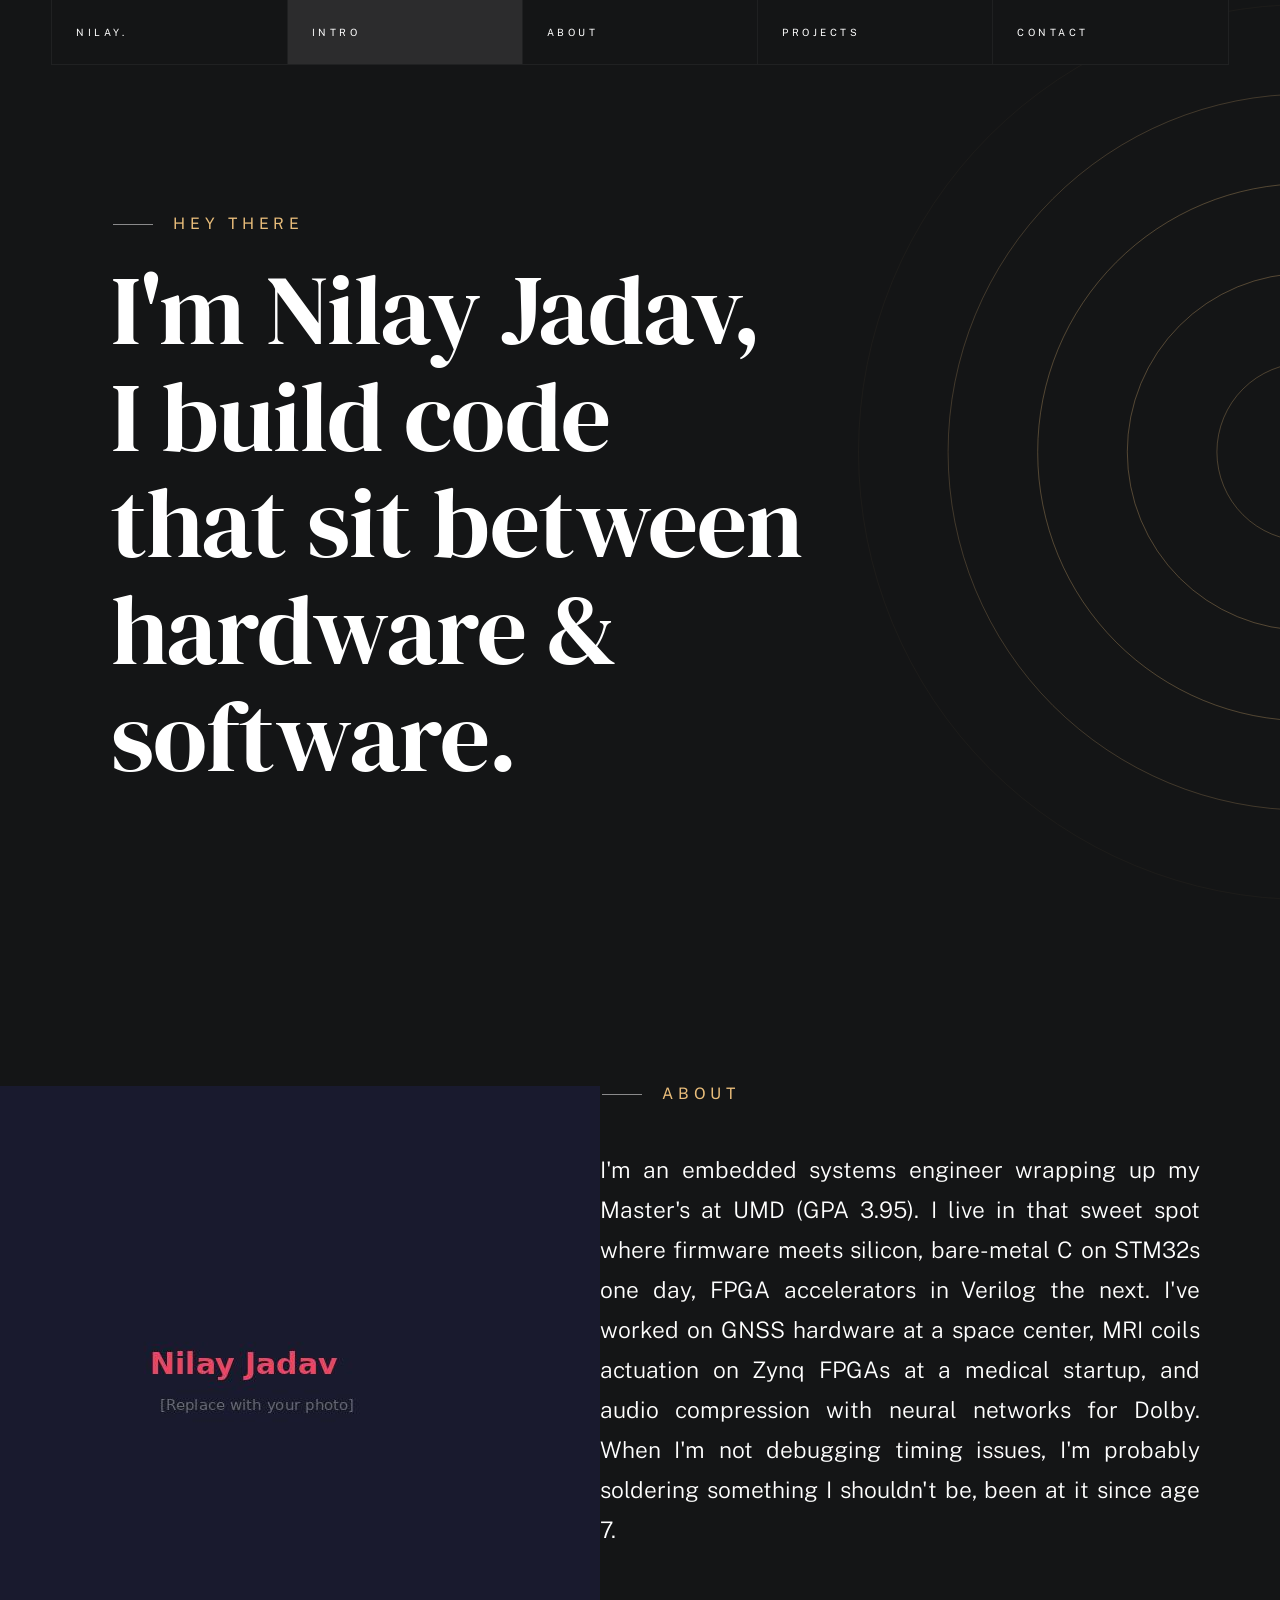
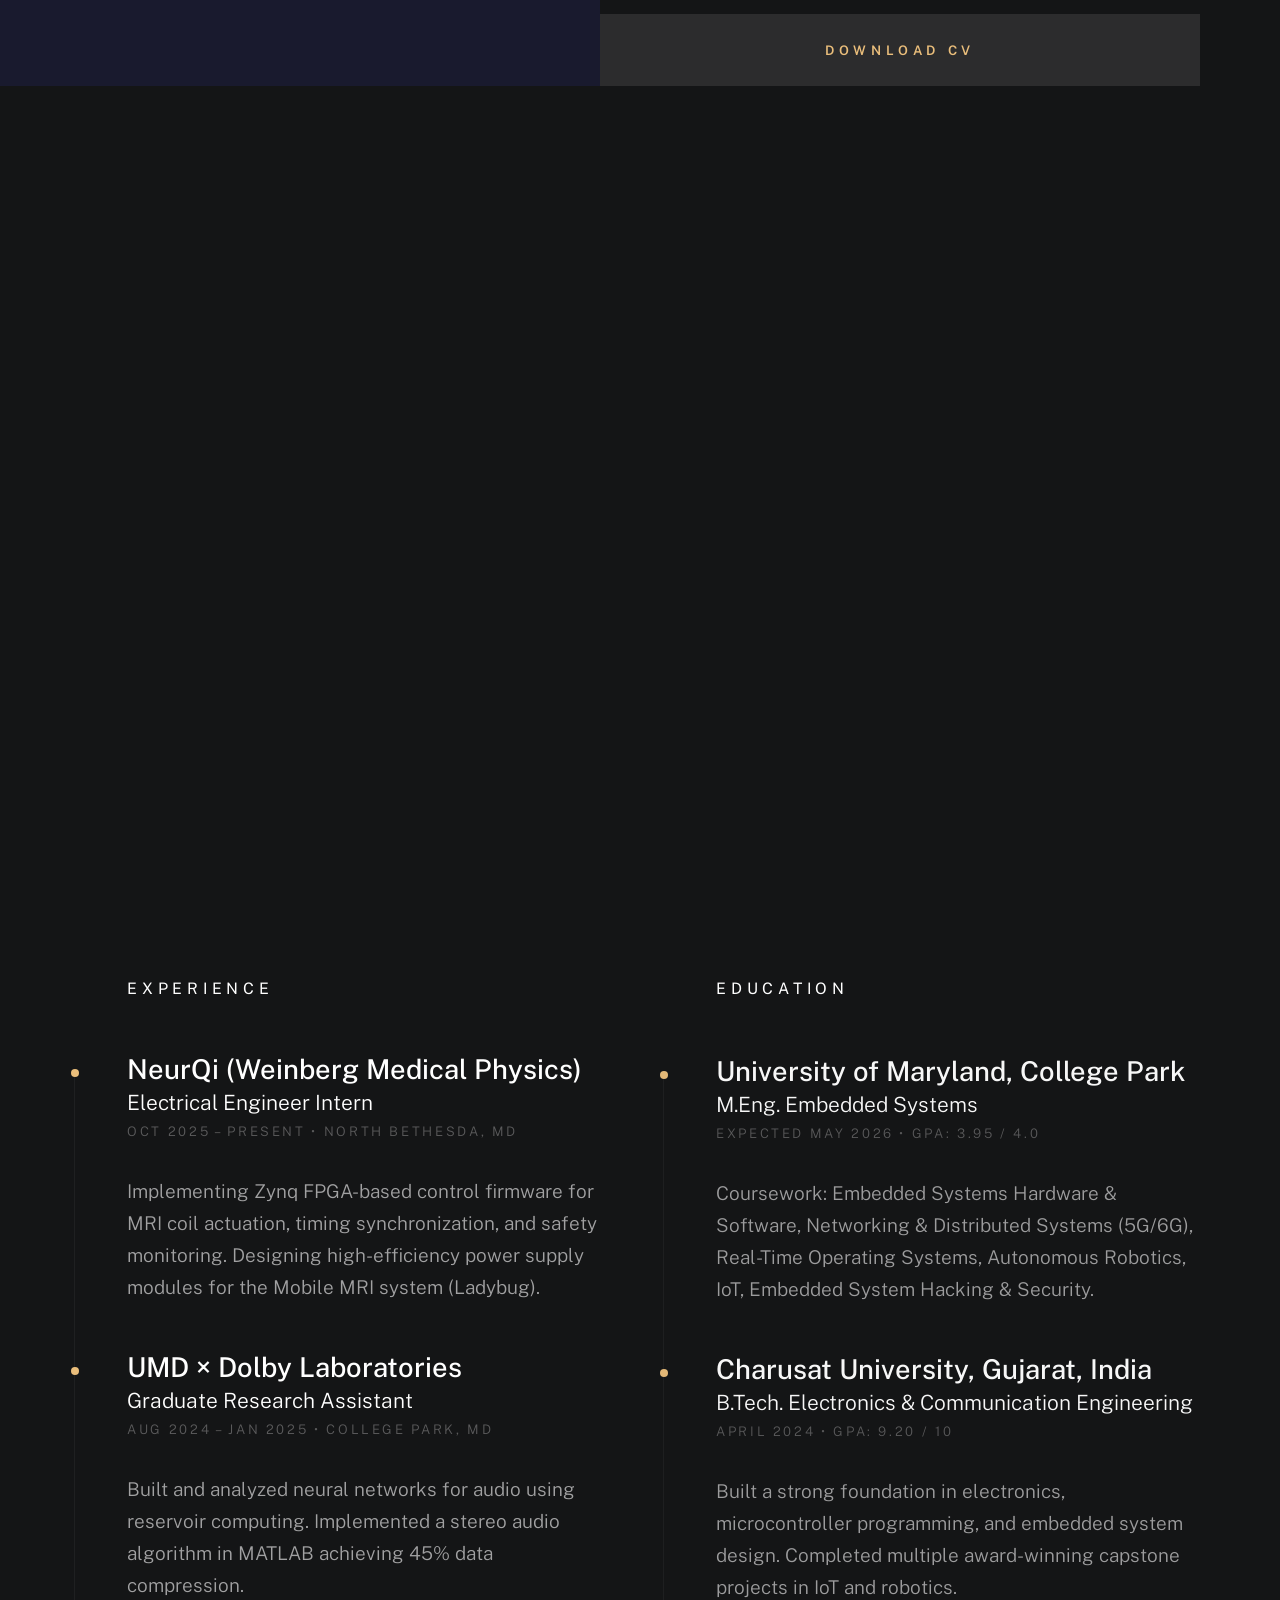
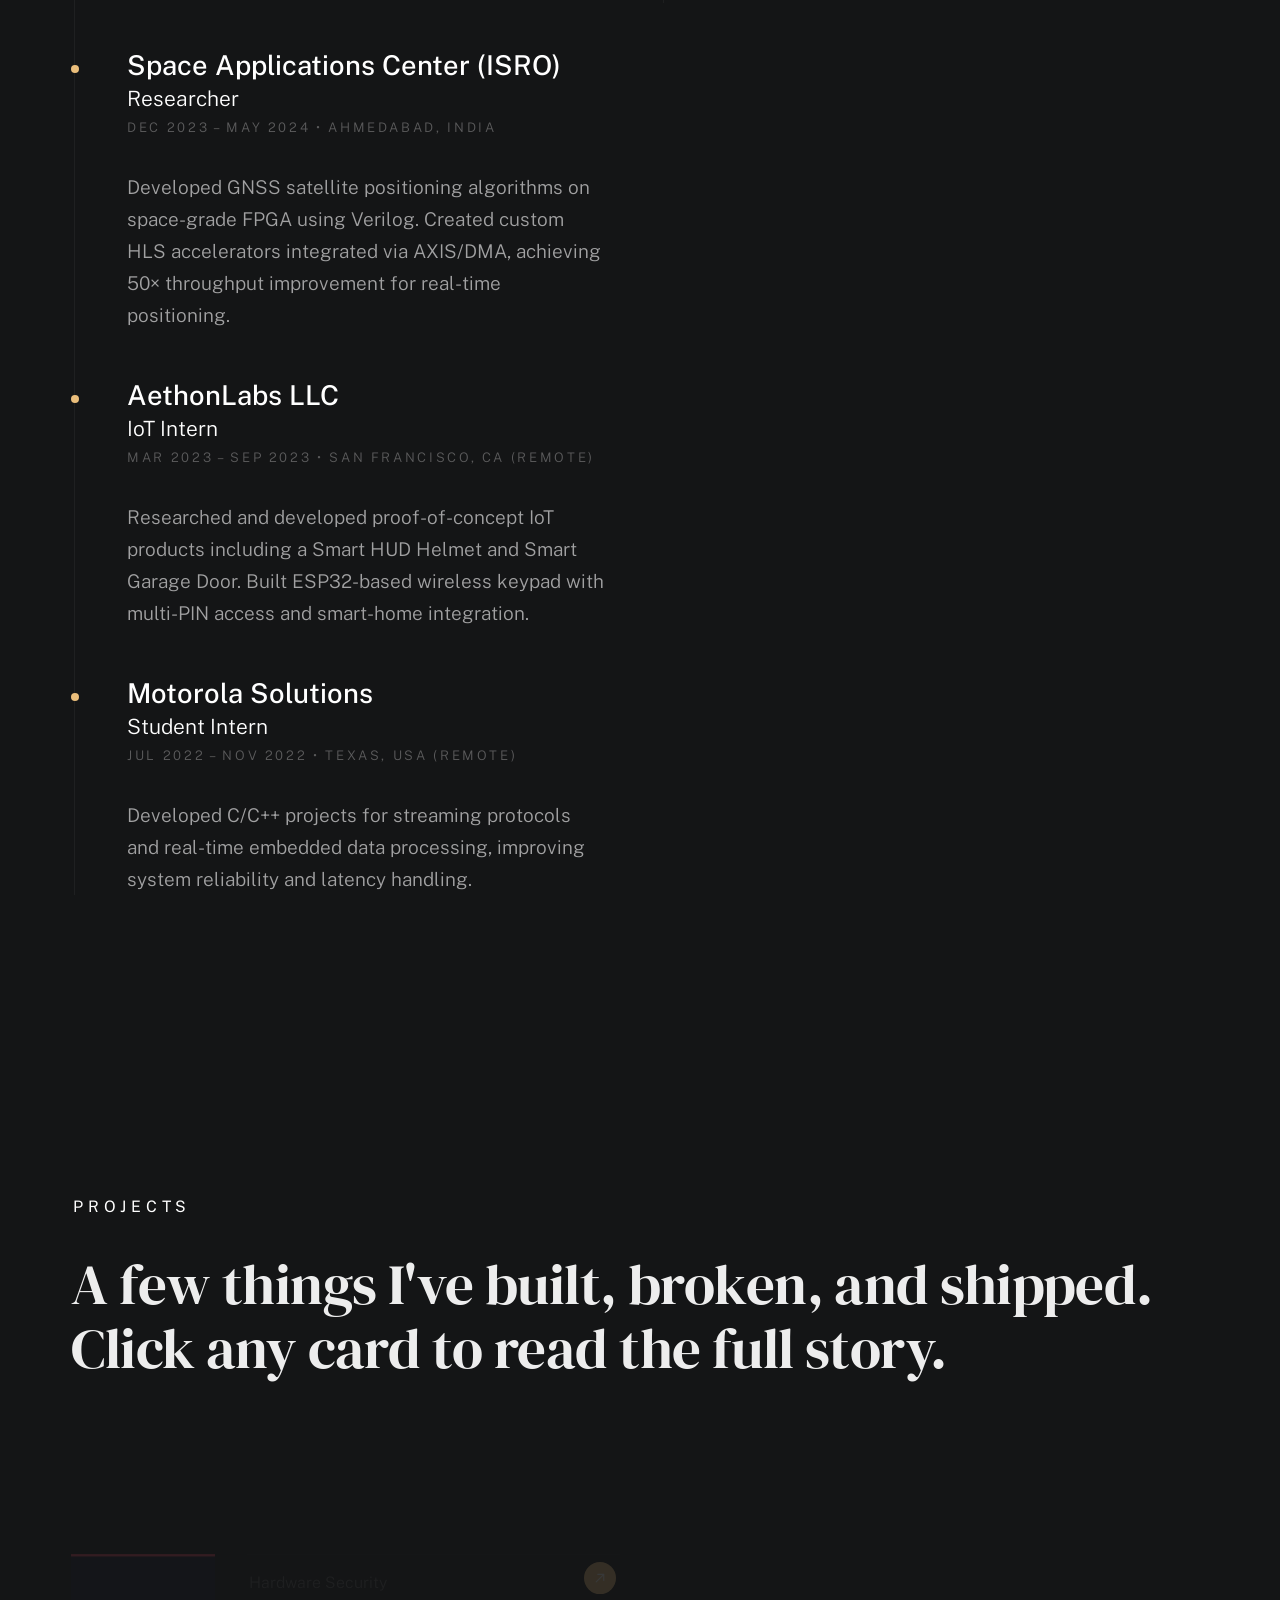
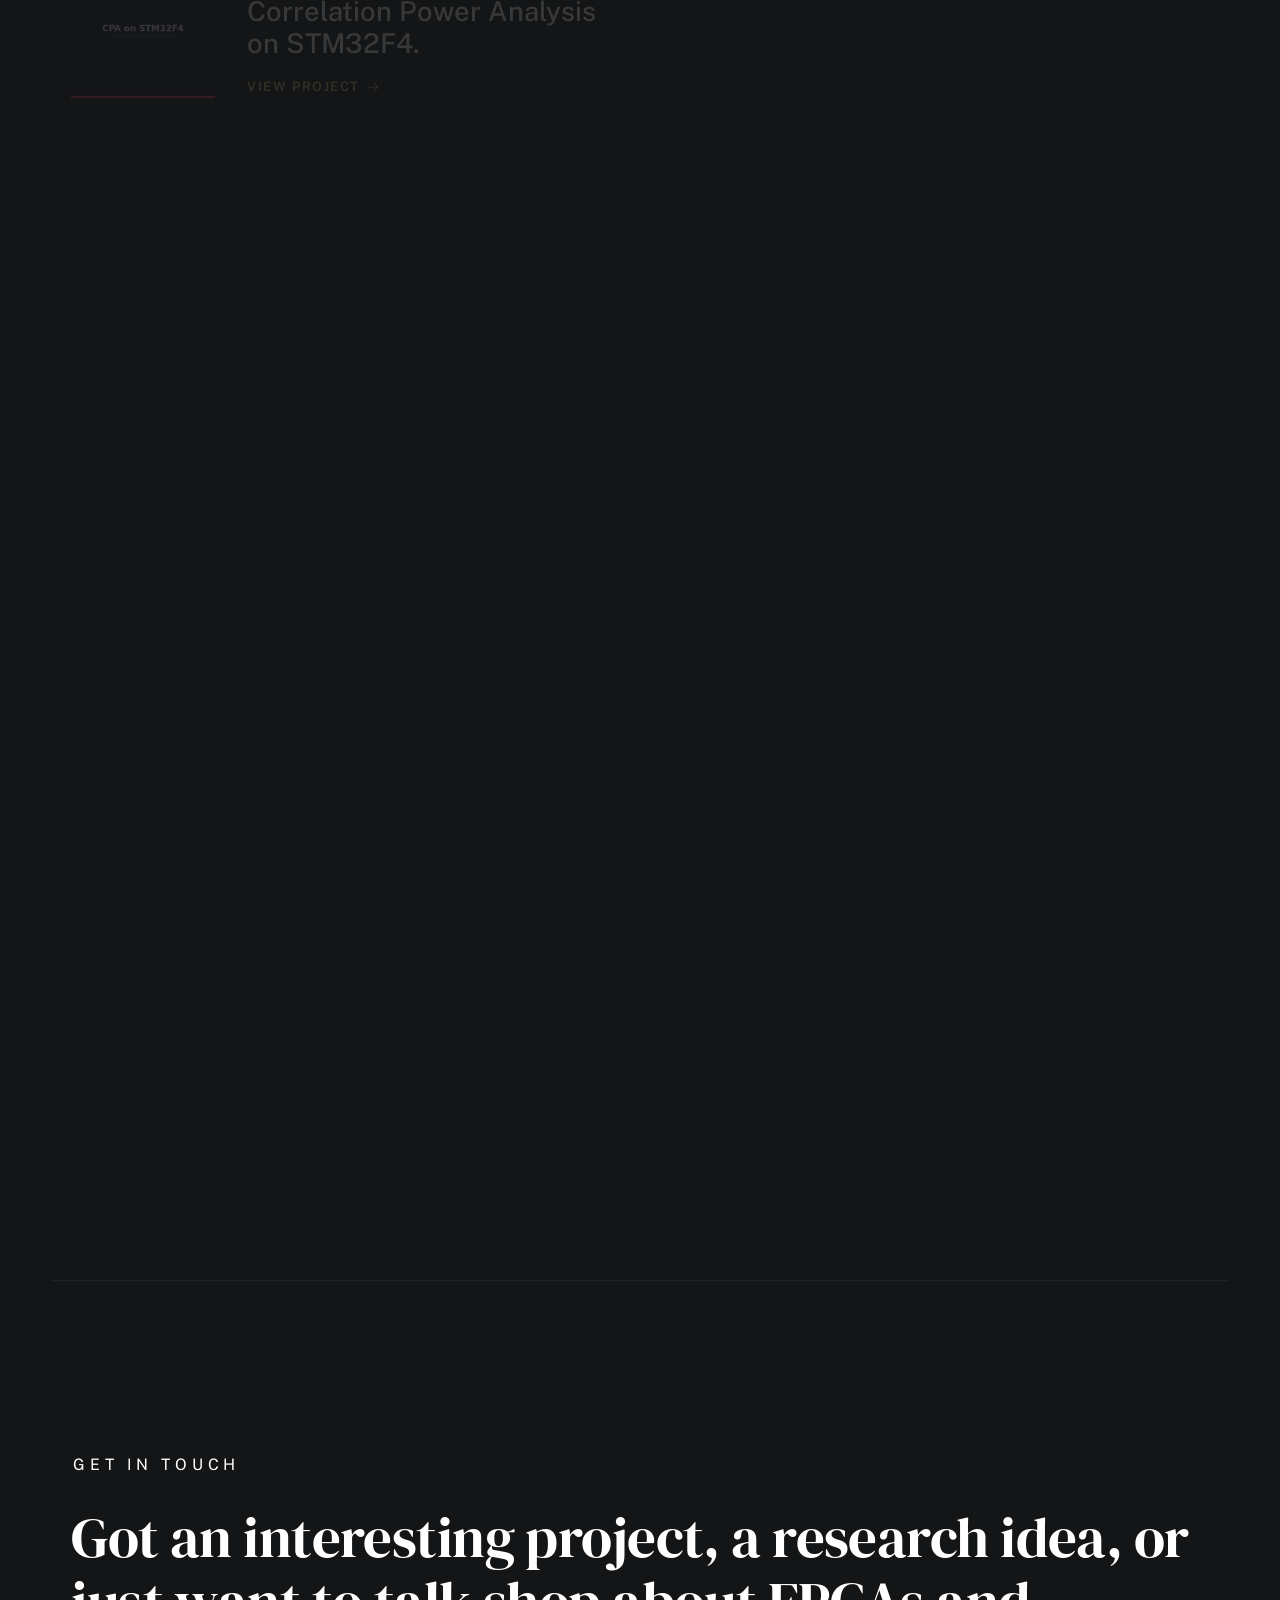
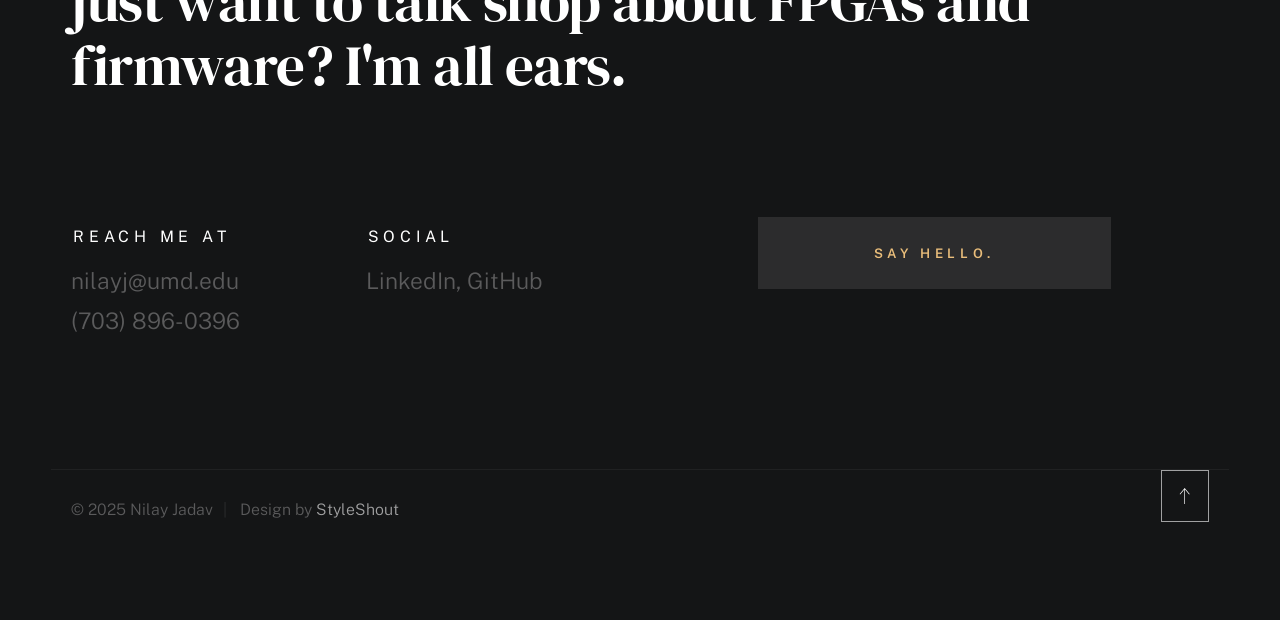
==== index.html @ 11bcdde9 "Add files via upload Initial Portfolio upload" ====
<!DOCTYPE html>
<html class="no-js ss-preload" lang="en">
<head>

    <meta charset="utf-8">
    <title>Nilay Jadav | Embedded Systems Engineer</title>
    <meta name="description" content="Portfolio of Nilay Jadav — Embedded Systems Engineer specializing in FPGA, real-time firmware, and hardware-software co-design.">
    <meta name="author" content="Nilay Jadav">
    <meta name="viewport" content="width=device-width, initial-scale=1">

    <link rel="stylesheet" href="css/vendor.css">
    <link rel="stylesheet" href="css/styles.css">

    <!-- Custom overrides -->
    <style>
        /* --- Make project links clearly clickable --- */
        .folio-list__item-link {
            text-decoration: none;
        }
        .about-info__text {
            padding-top: var(--vspace-1) !important;
        }
        .folio-list__item-text {
            position: relative;
        }
        /* "View Project" indicator under each item */
        .folio-list__view-cta {
            display: inline-flex;
            align-items: center;
            gap: 0.6rem;
            margin-top: 1.2rem;
            font-size: 1.3rem;
            font-weight: 600;
            letter-spacing: 0.12em;
            text-transform: uppercase;
            color: var(--color-1, #cf1767);
            transition: gap 0.4s ease;
        }
        .folio-list__item:hover .folio-list__view-cta {
            gap: 1.2rem;
        }
        .folio-list__view-cta svg {
            width: 14px;
            height: 14px;
            fill: currentColor;
        }
        /* Make proj-link arrow more visible */
        .attention-getter {
            text-align: justify;
        }
        .folio-list__proj-link {
            background: var(--color-1, #cf1767);
            border-radius: 50%;
            transition: transform 0.3s ease, background 0.3s ease;
        }
        .folio-list__item:hover .folio-list__proj-link {
            transform: scale(1.3);
        }

        /* --- Skills grid --- */
        .skills-grid {
            display: grid;
            grid-template-columns: repeat(auto-fill, minmax(200px, 1fr));
            gap: 2rem;
            margin-top: 2rem;
        }
        .skills-grid__group h4 {
            font-size: 1.3rem;
            font-weight: 700;
            letter-spacing: 0.15em;
            text-transform: uppercase;
            color: rgba(255,255,255,0.35);
            margin-bottom: 1rem;
        }
        .skills-grid__group ul {
            list-style: none;
            padding: 0;
            margin: 0;
        }
        .skills-grid__group ul li {
            font-size: 1.6rem;
            padding: 0.4rem 0;
            color: var(--color-text-light);
            border-bottom: 1px solid rgba(255,255,255,0.04);
        }
        .s-works {
            padding-bottom: 0;
        }
    </style>

    <link rel="apple-touch-icon" sizes="180x180" href="apple-touch-icon.png">
    <link rel="icon" type="image/png" sizes="32x32" href="favicon-32x32.png">
    <link rel="icon" type="image/png" sizes="16x16" href="favicon-16x16.png">
    <link rel="manifest" href="site.webmanifest">

</head>

<body id="top">

    <!-- # preloader
    ================================================== -->
    <div id="preloader">
        <div id="loader">
        </div>
    </div>


    <!-- # page wrap
    ================================================== -->
    <div class="s-pagewrap">

        <div class="circles">
            <span></span>
            <span></span>
            <span></span>
            <span></span>
            <span></span>
        </div>


        <!-- ## site header 
        ================================================== -->
        <header class="s-header">

            <div class="header-mobile">
                <span class="mobile-home-link"><a href="index.html">Nilay.</a></span>
                <a class="mobile-menu-toggle" href="#0"><span>Menu</span></a>
            </div>

            <div class="row wide main-nav-wrap">
                <nav class="column lg-12 main-nav">
                    <ul>
                        <li><a href="index.html" class="home-link">Nilay.</a></li>
                        <li class="current"><a href="#intro" class="smoothscroll">Intro</a></li>
                        <li><a href="#about" class="smoothscroll">About</a></li>
                        <li><a href="#works" class="smoothscroll">Projects</a></li>
                        <li><a href="#contact" class="smoothscroll">Contact</a></li>
                    </ul>
                </nav>
            </div>

        </header>


        <!-- ## main content
        ================================================== -->
        <main class="s-content">


            <!-- ### intro
            ================================================== -->
            <section id="intro" class="s-intro target-section">

                <div class="row intro-content wide">

                    <div class="column">
                        <div class="text-pretitle with-line">
                            Hey there
                        </div>

                        <h1 class="text-huge-title">
                            I'm Nilay Jadav, <br>
                            I build code <br>
                            that sit between <br>
                            hardware &amp; <br>
                            software.
                        </h1>
                    </div>

                    <ul class="intro-social">
                        <li><a href="https://linkedin.com/in/nilayjadav" target="_blank" rel="noopener">LinkedIn</a></li>
                        <li><a href="https://github.com/nilayjadav" target="_blank" rel="noopener">GitHub</a></li>
                        <li><a href="mailto:nilayj@umd.edu">Email</a></li>
                    </ul>

                </div>

                <a href="#about" class="intro-scrolldown smoothscroll">
                    <svg width="24" height="24" viewBox="0 0 24 24" xmlns="http://www.w3.org/2000/svg" fill-rule="evenodd" clip-rule="evenodd"><path d="M11 21.883l-6.235-7.527-.765.644 7.521 9 7.479-9-.764-.645-6.236 7.529v-21.884h-1v21.883z"/></svg>
                </a>

            </section>


            <!-- ### about
            ================================================== -->
            <section id="about" class="s-about target-section">

                <div class="row about-info wide" data-animate-block>

                    <div class="column lg-6 md-12 about-info__pic-block">
                        <img src="images/about-photo.jpg" 
                             srcset="images/about-photo.jpg 1x, images/about-photo@2x.jpg 2x" alt="Nilay Jadav" class="about-info__pic" data-animate-el loading="lazy">
                    </div>

                    <div class="column lg-6 md-12">
                        <div class="about-info__text">

                            <h2 class="text-pretitle with-line" data-animate-el>
                                About
                            </h2>
                            <p class="attention-getter" data-animate-el>
                                I'm an embedded systems engineer wrapping up my Master's at UMD (GPA 3.95). 
                                I live in that sweet spot where firmware meets silicon, bare-metal C on STM32s 
                                one day, FPGA accelerators in Verilog the next. I've worked on GNSS hardware at 
                                a space center, MRI coils actuation on Zynq FPGAs at a medical startup, and audio compression 
                                with neural networks for Dolby. When I'm not debugging timing issues, I'm probably 
                                soldering something I shouldn't be, been at it since age 7.
                            </p>
                            <a href="Nilay_Resume.pdf" class="btn btn--medium u-fullwidth" data-animate-el target="_blank">Download CV</a>

                        </div>
                    </div>
                </div>


                <div class="row about-expertise" data-animate-block>
                    <div class="column lg-12">

                        <h2 class="text-pretitle" data-animate-el>Skills &amp; Tools</h2>

                        <div class="skills-grid" data-animate-el>
                            <div class="skills-grid__group">
                                <h4>Languages</h4>
                                <ul>
                                    <li>C / C++</li>
                                    <li>Embedded C</li>
                                    <li>Python</li>
                                    <li>Verilog / SystemVerilog</li>
                                    <li>MATLAB</li>
                                    <li>Assembly</li>
                                    
                                </ul>
                            </div>
                            <div class="skills-grid__group">
                                <h4>Hardware</h4>
                                <ul>
                                    <li>FPGA / Zynq SoC</li>
                                    <li>ARM / AVR / PIC</li>
                                    <li>Jetson Boards</li>
                                    <li>Raspberry Pi</li>
                                    <li>PCB Design</li>
                                    <li>Power Electronics</li>
                                    <li>Everything Bagel (I meant everything in electronics)</li>
                                </ul>
                            </div>
                            <div class="skills-grid__group">
                                <h4>Protocols</h4>
                                <ul>
                                    <li>I2C / SPI / UART</li>
                                    <li>RS232 / RS485</li>
                                    <li>LoRa / Wi-Fi / BLE</li>
                                    <li>AXIS / DMA</li>
                                </ul>
                            </div>
                            <div class="skills-grid__group">
                                <h4>Tools</h4>
                                <ul>
                                    <li>Vivado / Vitis / HLS</li>
                                    <li>STM32 CubeIDE</li>
                                    <li>Atmel Studio 7</li>
                                    <li>Proteus</li>
                                    <li>Keil</li>
                                    <li>KiCad / Altium</li>
                                    <li>Arduino IDE</li>
                                    <li>Git / JIRA</li>
                                    <li>Fusion 360</li>
                                </ul>
                            </div>
                        </div>

                    </div>
                </div>


                <div class="row about-timelines" data-animate-block>

                    <div class="column lg-6 tab-12">

                        <h2 class="text-pretitle" data-animate-el>
                            Experience
                        </h2>

                        <div class="timeline" data-animate-el>

                            <div class="timeline__block">
                                <div class="timeline__bullet"></div>
                                <div class="timeline__header">
                                    <h4 class="timeline__title">NeurQi (Weinberg Medical Physics)</h4>
                                    <h5 class="timeline__meta">Electrical Engineer Intern</h5>
                                    <p class="timeline__timeframe">Oct 2025 – Present &bull; North Bethesda, MD</p>
                                </div>
                                <div class="timeline__desc">
                                    <p>Implementing Zynq FPGA-based control firmware for MRI coil actuation, timing synchronization, and safety monitoring. Designing high-efficiency power supply modules for the Mobile MRI system (Ladybug).</p>
                                </div>
                            </div>
    
                            <div class="timeline__block">
                                <div class="timeline__bullet"></div>
                                <div class="timeline__header">
                                    <h4 class="timeline__title">UMD &times; Dolby Laboratories</h4>
                                    <h5 class="timeline__meta">Graduate Research Assistant</h5>
                                    <p class="timeline__timeframe">Aug 2024 – Jan 2025 &bull; College Park, MD</p>
                                </div>
                                <div class="timeline__desc">
                                    <p>Built and analyzed neural networks for audio using reservoir computing. Implemented a stereo audio algorithm in MATLAB achieving 45% data compression.</p>
                                </div>
                            </div>

                            <div class="timeline__block">
                                <div class="timeline__bullet"></div>
                                <div class="timeline__header">
                                    <h4 class="timeline__title">Space Applications Center (ISRO)</h4>
                                    <h5 class="timeline__meta">Researcher</h5>
                                    <p class="timeline__timeframe">Dec 2023 – May 2024 &bull; Ahmedabad, India</p>
                                </div>
                                <div class="timeline__desc">
                                    <p>Developed GNSS satellite positioning algorithms on space-grade FPGA using Verilog. Created custom HLS accelerators integrated via AXIS/DMA, achieving 50&times; throughput improvement for real-time positioning.</p>
                                </div>
                            </div>

                            <div class="timeline__block">
                                <div class="timeline__bullet"></div>
                                <div class="timeline__header">
                                    <h4 class="timeline__title">AethonLabs LLC</h4>
                                    <h5 class="timeline__meta">IoT Intern</h5>
                                    <p class="timeline__timeframe">Mar 2023 – Sep 2023 &bull; San Francisco, CA (Remote)</p>
                                </div>
                                <div class="timeline__desc">
                                    <p>Researched and developed proof-of-concept IoT products including a Smart HUD Helmet and Smart Garage Door. Built ESP32-based wireless keypad with multi-PIN access and smart-home integration.</p>
                                </div>
                            </div>

                            <div class="timeline__block">
                                <div class="timeline__bullet"></div>
                                <div class="timeline__header">
                                    <h4 class="timeline__title">Motorola Solutions</h4>
                                    <h5 class="timeline__meta">Student Intern</h5>
                                    <p class="timeline__timeframe">Jul 2022 – Nov 2022 &bull; Texas, USA (Remote)</p>
                                </div>
                                <div class="timeline__desc">
                                    <p>Developed C/C++ projects for streaming protocols and real-time embedded data processing, improving system reliability and latency handling.</p>
                                </div>
                            </div>
    
                        </div>

                    </div>

                    <div class="column lg-6 tab-12">

                        <h2 class="text-pretitle" data-animate-el>
                            Education
                        </h2>

                        <div class="timeline" data-animate-el>

                            <div class="timeline__block">
                                <div class="timeline__bullet"></div>
                                <div class="timeline__header">
                                    <h4 class="timeline__title">University of Maryland, College Park</h4>
                                    <h5 class="timeline__meta">M.Eng. Embedded Systems</h5>
                                    <p class="timeline__timeframe">Expected May 2026 &bull; GPA: 3.95 / 4.0</p>
                                </div>
                                <div class="timeline__desc">
                                    <p>Coursework: Embedded Systems Hardware &amp; Software, Networking &amp; Distributed Systems (5G/6G), Real-Time Operating Systems, Autonomous Robotics, IoT, Embedded System Hacking &amp; Security.</p>
                                </div>
                            </div>
    
                            <div class="timeline__block">
                                <div class="timeline__bullet"></div>
                                <div class="timeline__header">
                                    <h4 class="timeline__title">Charusat University, Gujarat, India</h4>
                                    <h5 class="timeline__meta">B.Tech. Electronics &amp; Communication Engineering</h5>
                                    <p class="timeline__timeframe">April 2024 &bull; GPA: 9.20 / 10</p>
                                </div>
                                <div class="timeline__desc">
                                    <p>Built a strong foundation in electronics, microcontroller programming, and embedded system design. Completed multiple award-winning capstone projects in IoT and robotics.</p>
                                </div>
                            </div>
    
                        </div>
                        
                    </div>

                </div>

            </section>


            <!-- ### works
            ================================================== -->
            <section id="works" class="s-works target-section">

                <div class="row works-portfolio">

                    <div class="column lg-12" data-animate-block>

                        <h2 class="text-pretitle" data-animate-el>
                            Projects 
                        </h2>
                        <p class="h1" data-animate-el>
                            A few things I've built, broken, and shipped. Click any card to read the full story.
                        </p>
    
                        <ul class="folio-list row block-lg-one-half block-stack-on-1000">

                            <li class="folio-list__item column" data-animate-el>
                                <a class="folio-list__item-link" href="projects/cpa-stm32.html">
                                    <div class="folio-list__item-pic">
                                        <img src="images/portfolio/cpa-stm32.jpg"
                                             srcset="images/portfolio/cpa-stm32.jpg 1x, images/portfolio/cpa-stm32@2x.jpg 2x" alt="Correlation Power Analysis" loading="lazy">
                                    </div>
                                    <div class="folio-list__item-text">
                                        <div class="folio-list__item-cat">Hardware Security</div>
                                        <div class="folio-list__item-title">Correlation Power Analysis on STM32F4.</div>
                                        <div class="folio-list__view-cta">View Project <svg viewBox="0 0 15 15" xmlns="http://www.w3.org/2000/svg"><path d="M8.14645 3.14645C8.34171 2.95118 8.65829 2.95118 8.85355 3.14645L12.8536 7.14645C13.0488 7.34171 13.0488 7.65829 12.8536 7.85355L8.85355 11.8536C8.65829 12.0488 8.34171 12.0488 8.14645 11.8536C7.95118 11.6583 7.95118 11.3417 8.14645 11.1464L11.2929 8H2.5C2.22386 8 2 7.77614 2 7.5C2 7.22386 2.22386 7 2.5 7H11.2929L8.14645 3.85355C7.95118 3.65829 7.95118 3.34171 8.14645 3.14645Z" fill="currentColor" fill-rule="evenodd" clip-rule="evenodd"></path></svg></div>
                                    </div>
                                </a>
                                <a class="folio-list__proj-link" href="projects/cpa-stm32.html" title="project link">
                                    <svg width="15" height="15" viewBox="0 0 15 15" fill="none" xmlns="http://www.w3.org/2000/svg"><path d="M8.14645 3.14645C8.34171 2.95118 8.65829 2.95118 8.85355 3.14645L12.8536 7.14645C13.0488 7.34171 13.0488 7.65829 12.8536 7.85355L8.85355 11.8536C8.65829 12.0488 8.34171 12.0488 8.14645 11.8536C7.95118 11.6583 7.95118 11.3417 8.14645 11.1464L11.2929 8H2.5C2.22386 8 2 7.77614 2 7.5C2 7.22386 2.22386 7 2.5 7H11.2929L8.14645 3.85355C7.95118 3.65829 7.95118 3.34171 8.14645 3.14645Z" fill="currentColor" fill-rule="evenodd" clip-rule="evenodd"></path></svg>
                                </a>
                            </li>

                            <li class="folio-list__item column" data-animate-el>
                                <a class="folio-list__item-link" href="projects/self-driving-robot.html">
                                    <div class="folio-list__item-pic">
                                        <img src="images/portfolio/self-driving-robot.jpg" 
                                             srcset="images/portfolio/self-driving-robot.jpg 1x, images/portfolio/self-driving-robot@2x.jpeg 2x" alt="Self-Driving Robot" loading="lazy">
                                    </div>
                                    <div class="folio-list__item-text">
                                        <div class="folio-list__item-cat">Robotics &amp; AI &bull; 1st Prize ($2,400)</div>
                                        <div class="folio-list__item-title">Self-Driving Robot for Power Gathering.</div>
                                        <div class="folio-list__view-cta">View Project <svg viewBox="0 0 15 15" xmlns="http://www.w3.org/2000/svg"><path d="M8.14645 3.14645C8.34171 2.95118 8.65829 2.95118 8.85355 3.14645L12.8536 7.14645C13.0488 7.34171 13.0488 7.65829 12.8536 7.85355L8.85355 11.8536C8.65829 12.0488 8.34171 12.0488 8.14645 11.8536C7.95118 11.6583 7.95118 11.3417 8.14645 11.1464L11.2929 8H2.5C2.22386 8 2 7.77614 2 7.5C2 7.22386 2.22386 7 2.5 7H11.2929L8.14645 3.85355C7.95118 3.65829 7.95118 3.34171 8.14645 3.14645Z" fill="currentColor" fill-rule="evenodd" clip-rule="evenodd"></path></svg></div>
                                    </div>
                                </a>
                                <a class="folio-list__proj-link" href="projects/self-driving-robot.html" title="project link">
                                    <svg width="15" height="15" viewBox="0 0 15 15" fill="none" xmlns="http://www.w3.org/2000/svg"><path d="M8.14645 3.14645C8.34171 2.95118 8.65829 2.95118 8.85355 3.14645L12.8536 7.14645C13.0488 7.34171 13.0488 7.65829 12.8536 7.85355L8.85355 11.8536C8.65829 12.0488 8.34171 12.0488 8.14645 11.8536C7.95118 11.6583 7.95118 11.3417 8.14645 11.1464L11.2929 8H2.5C2.22386 8 2 7.77614 2 7.5C2 7.22386 2.22386 7 2.5 7H11.2929L8.14645 3.85355C7.95118 3.65829 7.95118 3.34171 8.14645 3.14645Z" fill="currentColor" fill-rule="evenodd" clip-rule="evenodd"></path></svg>
                                </a>
                            </li>

                            <li class="folio-list__item column" data-animate-el>
                                <a class="folio-list__item-link" href="projects/iot-drone.html">
                                    <div class="folio-list__item-pic">
                                        <img src="images/portfolio/iot-drone.jpg" 
                                             srcset="images/portfolio/iot-drone.jpg 1x, images/portfolio/iot-drone@2x.jpg 2x" alt="IoT Water Quality Drone" loading="lazy">
                                    </div>
                                    <div class="folio-list__item-text">
                                        <div class="folio-list__item-cat">IoT &amp; Blockchain &bull; SSIP Funded</div>
                                        <div class="folio-list__item-title">IoT-Blockchain Water Quality Drone.</div>
                                        <div class="folio-list__view-cta">View Project <svg viewBox="0 0 15 15" xmlns="http://www.w3.org/2000/svg"><path d="M8.14645 3.14645C8.34171 2.95118 8.65829 2.95118 8.85355 3.14645L12.8536 7.14645C13.0488 7.34171 13.0488 7.65829 12.8536 7.85355L8.85355 11.8536C8.65829 12.0488 8.34171 12.0488 8.14645 11.8536C7.95118 11.6583 7.95118 11.3417 8.14645 11.1464L11.2929 8H2.5C2.22386 8 2 7.77614 2 7.5C2 7.22386 2.22386 7 2.5 7H11.2929L8.14645 3.85355C7.95118 3.65829 7.95118 3.34171 8.14645 3.14645Z" fill="currentColor" fill-rule="evenodd" clip-rule="evenodd"></path></svg></div>
                                    </div>
                                </a>
                                <a class="folio-list__proj-link" href="projects/iot-drone.html" title="project link">
                                    <svg width="15" height="15" viewBox="0 0 15 15" fill="none" xmlns="http://www.w3.org/2000/svg"><path d="M8.14645 3.14645C8.34171 2.95118 8.65829 2.95118 8.85355 3.14645L12.8536 7.14645C13.0488 7.34171 13.0488 7.65829 12.8536 7.85355L8.85355 11.8536C8.65829 12.0488 8.34171 12.0488 8.14645 11.8536C7.95118 11.6583 7.95118 11.3417 8.14645 11.1464L11.2929 8H2.5C2.22386 8 2 7.77614 2 7.5C2 7.22386 2.22386 7 2.5 7H11.2929L8.14645 3.85355C7.95118 3.65829 7.95118 3.34171 8.14645 3.14645Z" fill="currentColor" fill-rule="evenodd" clip-rule="evenodd"></path></svg>
                                </a>
                            </li>

                            <li class="folio-list__item column" data-animate-el>
                                <a class="folio-list__item-link" href="projects/smart-irrigation.html">
                                    <div class="folio-list__item-pic">
                                        <img src="images/portfolio/smart-irrigation.jpg"
                                             srcset="images/portfolio/smart-irrigation.jpg 1x, images/portfolio/smart-irrigation@2x.jpg 2x" alt="Smart Irrigation" loading="lazy">
                                    </div>
                                    <div class="folio-list__item-text">
                                        <div class="folio-list__item-cat">IoT &amp; Embedded</div>
                                        <div class="folio-list__item-title">ESP32 Smart Irrigation Nodes.</div>
                                        <div class="folio-list__view-cta">View Project <svg viewBox="0 0 15 15" xmlns="http://www.w3.org/2000/svg"><path d="M8.14645 3.14645C8.34171 2.95118 8.65829 2.95118 8.85355 3.14645L12.8536 7.14645C13.0488 7.34171 13.0488 7.65829 12.8536 7.85355L8.85355 11.8536C8.65829 12.0488 8.34171 12.0488 8.14645 11.8536C7.95118 11.6583 7.95118 11.3417 8.14645 11.1464L11.2929 8H2.5C2.22386 8 2 7.77614 2 7.5C2 7.22386 2.22386 7 2.5 7H11.2929L8.14645 3.85355C7.95118 3.65829 7.95118 3.34171 8.14645 3.14645Z" fill="currentColor" fill-rule="evenodd" clip-rule="evenodd"></path></svg></div>
                                    </div>
                                </a>
                                <a class="folio-list__proj-link" href="projects/smart-irrigation.html" title="project link">
                                    <svg width="15" height="15" viewBox="0 0 15 15" fill="none" xmlns="http://www.w3.org/2000/svg"><path d="M8.14645 3.14645C8.34171 2.95118 8.65829 2.95118 8.85355 3.14645L12.8536 7.14645C13.0488 7.34171 13.0488 7.65829 12.8536 7.85355L8.85355 11.8536C8.65829 12.0488 8.34171 12.0488 8.14645 11.8536C7.95118 11.6583 7.95118 11.3417 8.14645 11.1464L11.2929 8H2.5C2.22386 8 2 7.77614 2 7.5C2 7.22386 2.22386 7 2.5 7H11.2929L8.14645 3.85355C7.95118 3.65829 7.95118 3.34171 8.14645 3.14645Z" fill="currentColor" fill-rule="evenodd" clip-rule="evenodd"></path></svg>
                                </a>
                            </li>

                            <li class="folio-list__item column" data-animate-el>
                                <a class="folio-list__item-link" href="projects/sightsense.html">
                                    <div class="folio-list__item-pic">
                                        <img src="images/portfolio/sightsense.jpg" 
                                             srcset="images/portfolio/sightsense.jpg 1x, images/portfolio/sightsense@2x.jpg 2x" alt="SightSense" loading="lazy">
                                    </div>
                                    <div class="folio-list__item-text">
                                        <div class="folio-list__item-cat">Assistive Tech &bull; Patent Filed</div>
                                        <div class="folio-list__item-title">SightSense Smart Blind Stick.</div>
                                        <div class="folio-list__view-cta">View Project <svg viewBox="0 0 15 15" xmlns="http://www.w3.org/2000/svg"><path d="M8.14645 3.14645C8.34171 2.95118 8.65829 2.95118 8.85355 3.14645L12.8536 7.14645C13.0488 7.34171 13.0488 7.65829 12.8536 7.85355L8.85355 11.8536C8.65829 12.0488 8.34171 12.0488 8.14645 11.8536C7.95118 11.6583 7.95118 11.3417 8.14645 11.1464L11.2929 8H2.5C2.22386 8 2 7.77614 2 7.5C2 7.22386 2.22386 7 2.5 7H11.2929L8.14645 3.85355C7.95118 3.65829 7.95118 3.34171 8.14645 3.14645Z" fill="currentColor" fill-rule="evenodd" clip-rule="evenodd"></path></svg></div>
                                    </div>
                                </a>
                                <a class="folio-list__proj-link" href="projects/sightsense.html" title="project link">
                                    <svg width="15" height="15" viewBox="0 0 15 15" fill="none" xmlns="http://www.w3.org/2000/svg"><path d="M8.14645 3.14645C8.34171 2.95118 8.65829 2.95118 8.85355 3.14645L12.8536 7.14645C13.0488 7.34171 13.0488 7.65829 12.8536 7.85355L8.85355 11.8536C8.65829 12.0488 8.34171 12.0488 8.14645 11.8536C7.95118 11.6583 7.95118 11.3417 8.14645 11.1464L11.2929 8H2.5C2.22386 8 2 7.77614 2 7.5C2 7.22386 2.22386 7 2.5 7H11.2929L8.14645 3.85355C7.95118 3.65829 7.95118 3.34171 8.14645 3.14645Z" fill="currentColor" fill-rule="evenodd" clip-rule="evenodd"></path></svg>
                                </a>
                            </li>

                            <li class="folio-list__item column" data-animate-el>
                                <a class="folio-list__item-link" href="projects/fpga-accelerators.html">
                                    <div class="folio-list__item-pic">
                                        <img src="images/portfolio/fpga-accelerators.jpg" 
                                             srcset="images/portfolio/fpga-accelerators.jpg 1x, images/portfolio/fpga-accelerators@2x.jpg 2x" alt="FPGA Accelerators" loading="lazy">
                                    </div>
                                    <div class="folio-list__item-text">
                                        <div class="folio-list__item-cat">FPGA &amp; Hardware &bull; IEEE Published</div>
                                        <div class="folio-list__item-title">FPGA Accelerators (GNSS &amp; Robotics).</div>
                                        <div class="folio-list__view-cta">View Project <svg viewBox="0 0 15 15" xmlns="http://www.w3.org/2000/svg"><path d="M8.14645 3.14645C8.34171 2.95118 8.65829 2.95118 8.85355 3.14645L12.8536 7.14645C13.0488 7.34171 13.0488 7.65829 12.8536 7.85355L8.85355 11.8536C8.65829 12.0488 8.34171 12.0488 8.14645 11.8536C7.95118 11.6583 7.95118 11.3417 8.14645 11.1464L11.2929 8H2.5C2.22386 8 2 7.77614 2 7.5C2 7.22386 2.22386 7 2.5 7H11.2929L8.14645 3.85355C7.95118 3.65829 7.95118 3.34171 8.14645 3.14645Z" fill="currentColor" fill-rule="evenodd" clip-rule="evenodd"></path></svg></div>
                                    </div>
                                </a>
                                <a class="folio-list__proj-link" href="projects/fpga-accelerators.html" title="project link">
                                    <svg width="15" height="15" viewBox="0 0 15 15" fill="none" xmlns="http://www.w3.org/2000/svg"><path d="M8.14645 3.14645C8.34171 2.95118 8.65829 2.95118 8.85355 3.14645L12.8536 7.14645C13.0488 7.34171 13.0488 7.65829 12.8536 7.85355L8.85355 11.8536C8.65829 12.0488 8.34171 12.0488 8.14645 11.8536C7.95118 11.6583 7.95118 11.3417 8.14645 11.1464L11.2929 8H2.5C2.22386 8 2 7.77614 2 7.5C2 7.22386 2.22386 7 2.5 7H11.2929L8.14645 3.85355C7.95118 3.65829 7.95118 3.34171 8.14645 3.14645Z" fill="currentColor" fill-rule="evenodd" clip-rule="evenodd"></path></svg>
                                </a>
                            </li>

                        </ul> <!-- end folio-list -->

                    </div> <!-- end column -->

                </div> <!-- end works-portfolio -->

            </section> <!-- end s-works -->

           <!-- ### publications
            ================================================== -->
            <section id="publications" class="target-section" style="padding-bottom:var(--vspace-2);">

                <div class="row" data-animate-block>
                    <div class="column lg-12">

                        <h2 class="text-pretitle" data-animate-el>
                            Publications &amp; Patent
                        </h2>
                        <p class="h1" data-animate-el>
                            Research that made it to print.
                        </p>

                        <div data-animate-el style="margin-top:var(--vspace-1_5);">

                            <div style="border-bottom:1px solid rgba(255,255,255,0.06);padding-bottom:2.4rem;margin-bottom:2.4rem;">
                                <h4 style="font-size:var(--text-md);margin-bottom:0.6rem;">
                                    <a href="https://ieeexplore.ieee.org/document/10969225" target="_blank" rel="noopener" style="color:var(--color-text);text-decoration:none;">
                                        FPGA Implementation of Hardware Accelerated 64-bit Floating Point Matrix-Multiplier for GNSS Data Processing
                                    </a>
                                </h4>
                                <p style="color:var(--color-text-light);font-size:1.5rem;margin-bottom:0.8rem;">IEEE &bull; 2024</p>
                                <a href="https://ieeexplore.ieee.org/document/10969225" target="_blank" rel="noopener" style="font-size:1.3rem;font-weight:600;letter-spacing:0.1em;text-transform:uppercase;color:var(--color-1);">Read Paper &nearr;</a>
                            </div>

                            <div style="border-bottom:1px solid rgba(255,255,255,0.06);padding-bottom:2.4rem;margin-bottom:2.4rem;">
                                <h4 style="font-size:var(--text-md);margin-bottom:0.6rem;">
                                    <a href="https://ieeexplore.ieee.org/document/10426431" target="_blank" rel="noopener" style="color:var(--color-text);text-decoration:none;">
                                        AI-Enhanced Quad-Wheeled Robot for Targeted Plant Disease Surveillance in Greenhouses
                                    </a>
                                </h4>
                                <p style="color:var(--color-text-light);font-size:1.5rem;margin-bottom:0.8rem;">IEEE &bull; 2023</p>
                                <a href="https://ieeexplore.ieee.org/document/10426431" target="_blank" rel="noopener" style="font-size:1.3rem;font-weight:600;letter-spacing:0.1em;text-transform:uppercase;color:var(--color-1);">Read Paper &nearr;</a>
                            </div>

                            <div>
                                <h4 style="font-size:var(--text-md);margin-bottom:0.6rem;">
                                    SightSense — Smart Assistive Blind Stick
                                </h4>
                                <p style="color:var(--color-text-light);font-size:1.5rem;margin-bottom:0.8rem;">Patent Filed &bull; 2024</p>
                            </div>

                        </div>

                    </div>
                </div>

            </section>

            <!-- ### contact
            ================================================== -->
            <section id="contact" class="s-contact target-section">

                <div class="row contact-top">
                    <div class="column lg-12">
                        <h2 class="text-pretitle">
                            Get In Touch
                        </h2>

                        <p class="h1">
                            Got an interesting project, a research idea, 
                            or just want to talk shop about FPGAs and firmware? I'm all ears.
                        </p>
                    </div>
                </div>

                <div class="row contact-bottom">
                    <div class="column lg-3 md-5 tab-6 stack-on-550 contact-block">
                        <h3 class="text-pretitle">Reach me at</h3>
                        <p class="contact-links">
                            <a href="mailto:nilayj@umd.edu">nilayj@umd.edu</a> <br>
                            <a href="tel:+17038960396">(703) 896-0396</a>
                        </p>
                    </div>
                    <div class="column lg-4 md-5 tab-6 stack-on-550 contact-block">
                        <h3 class="text-pretitle">Social</h3>
                        <ul class="contact-social">
                            <li><a href="https://linkedin.com/in/nilayjadav" target="_blank" rel="noopener">LinkedIn</a></li>
                            <li><a href="https://github.com/nilayjadav" target="_blank" rel="noopener">GitHub</a></li>
                        </ul>
                    </div>
                    <div class="column lg-4 md-12 contact-block">
                        <a href="mailto:nilayj@umd.edu" class="btn btn--medium u-fullwidth contact-btn">Say Hello.</a>
                    </div>
                </div>

            </section>

        </main>


        <!-- ## footer
        ================================================== -->
        <footer class="s-footer">

            <div class="row">
                <div class="column ss-copyright">
                    <span>&copy; 2025 Nilay Jadav</span> 
                    <span>Design by <a href="https://www.styleshout.com/">StyleShout</a></span>
                </div>

                <div class="ss-go-top">
                    <a class="smoothscroll" title="Back to Top" href="#top">
                        <svg xmlns="http://www.w3.org/2000/svg" viewBox="0 0 24 24" fill-rule="evenodd" clip-rule="evenodd"><path d="M11 2.206l-6.235 7.528-.765-.645 7.521-9 7.479 9-.764.646-6.236-7.53v21.884h-1v-21.883z"/></svg>
                    </a>
                </div>
            </div>

        </footer>

    </div>


    <!-- Java Script
    ================================================== -->
    <script src="js/plugins.js"></script>
    <script src="js/main.js"></script>

</body>
</html>
---- css/vendor.css ----
/* ===================================================================
 * Theme Third-party Stylesheets
 * Template Ver. 1.0.0
 * 02-16-2021
 * -------------------------------------------------------------------
 *
 * TOC:
 * 
 * # PrismJS 1.20.0
 * # Swiper 6.4.5
 * # Basiclightbox
 * 
 * ------------------------------------------------------------------- */



/* ===================================================================
 * # PrismJS 1.20.0
 *   https://prismjs.com/download.html#themes=prism-tomorrow&languages=markup+css+clike+javascript+markup-templating+php
 *   
 *   prism.js tomorrow night eighties for JavaScript, CoffeeScript, CSS and HTML
 *   Based on https://github.com/chriskempson/tomorrow-theme
 *   @author Rose Pritchard
 * ------------------------------------------------------------------- */

code[class*="language-"],
pre[class*="language-"] {
    color           : #ccc;
    background      : none;
    font-family     : var(--font-mono);
    font-size       : calc(var(--text-size) * 0.9444);
    text-align      : left;
    white-space     : pre;
    word-spacing    : normal;
    word-break      : normal;
    word-wrap       : normal;
    line-height     : var(--vspace-1);
    -moz-tab-size   : 4;
    -o-tab-size     : 4;
    tab-size        : 4;
    -webkit-hyphens : none;
    -moz-hyphens    : none;
    -ms-hyphens     : none;
    hyphens         : none;
}

/* Code blocks */

pre[class*="language-"] {
    padding  : var(--vspace-0_5) 0 var(--vspace-1);
    margin   : 0;
    overflow : auto;
}

:not(pre)>code[class*="language-"],
pre[class*="language-"] {
    background : #2d2d2d;
}

/* Inline code */

:not(pre)>code[class*="language-"] {
    padding     : .1em;
    white-space : normal;
}

.token.comment,
.token.block-comment,
.token.prolog,
.token.doctype,
.token.cdata {
    color : #999;
}

.token.punctuation {
    color : #ccc;
}

.token.tag,
.token.attr-name,
.token.namespace,
.token.deleted {
    color : #e2777a;
}

.token.function-name {
    color : #6196cc;
}

.token.boolean,
.token.number,
.token.function {
    color : #f08d49;
}

.token.property,
.token.class-name,
.token.constant,
.token.symbol {
    color : #f8c555;
}

.token.selector,
.token.important,
.token.atrule,
.token.keyword,
.token.builtin {
    color : #cc99cd;
}

.token.string,
.token.char,
.token.attr-value,
.token.regex,
.token.variable {
    color : #7ec699;
}

.token.operator,
.token.entity,
.token.url {
    color : #67cdcc;
}

.token.important,
.token.bold {
    font-weight : bold;
}

.token.italic {
    font-style : italic;
}

.token.entity {
    cursor : help;
}

.token.inserted {
    color : green;
}



/* ===================================================================
 * # Swiper 6.4.5
 *   Most modern mobile touch slider and framework with hardware accelerated transitions
 *   https://swiperjs.com
 *
 *   Copyright 2014-2020 Vladimir Kharlampidi
 *
 *   Released under the MIT License
 *
 *   Released on: December 18, 2020
 * ------------------------------------------------------------------- */

@font-face {
    font-family : "swiper-icons";
    src         : url("data:application/font-woff;charset=utf-8;base64, [base64]//wADZ2x5ZgAAAywAAADMAAAD2MHtryVoZWFkAAABbAAAADAAAAA2E2+eoWhoZWEAAAGcAAAAHwAAACQC9gDzaG10eAAAAigAAAAZAAAArgJkABFsb2NhAAAC0AAAAFoAAABaFQAUGG1heHAAAAG8AAAAHwAAACAAcABAbmFtZQAAA/gAAAE5AAACXvFdBwlwb3N0AAAFNAAAAGIAAACE5s74hXjaY2BkYGAAYpf5Hu/j+W2+MnAzMYDAzaX6QjD6/4//Bxj5GA8AuRwMYGkAPywL13jaY2BkYGA88P8Agx4j+/8fQDYfA1AEBWgDAIB2BOoAeNpjYGRgYNBh4GdgYgABEMnIABJzYNADCQAACWgAsQB42mNgYfzCOIGBlYGB0YcxjYGBwR1Kf2WQZGhhYGBiYGVmgAFGBiQQkOaawtDAoMBQxXjg/wEGPcYDDA4wNUA2CCgwsAAAO4EL6gAAeNpj2M0gyAACqxgGNWBkZ2D4/wMA+xkDdgAAAHjaY2BgYGaAYBkGRgYQiAHyGMF8FgYHIM3DwMHABGQrMOgyWDLEM1T9/w8UBfEMgLzE////P/5//f/V/xv+r4eaAAeMbAxwIUYmIMHEgKYAYjUcsDAwsLKxc3BycfPw8jEQA/[base64]/uznmfPFBNODM2K7MTQ45YEAZqGP81AmGGcF3iPqOop0r1SPTaTbVkfUe4HXj97wYE+yNwWYxwWu4v1ugWHgo3S1XdZEVqWM7ET0cfnLGxWfkgR42o2PvWrDMBSFj/IHLaF0zKjRgdiVMwScNRAoWUoH78Y2icB/yIY09An6AH2Bdu/UB+yxopYshQiEvnvu0dURgDt8QeC8PDw7Fpji3fEA4z/PEJ6YOB5hKh4dj3EvXhxPqH/SKUY3rJ7srZ4FZnh1PMAtPhwP6fl2PMJMPDgeQ4rY8YT6Gzao0eAEA409DuggmTnFnOcSCiEiLMgxCiTI6Cq5DZUd3Qmp10vO0LaLTd2cjN4fOumlc7lUYbSQcZFkutRG7g6JKZKy0RmdLY680CDnEJ+UMkpFFe1RN7nxdVpXrC4aTtnaurOnYercZg2YVmLN/d/gczfEimrE/fs/bOuq29Zmn8tloORaXgZgGa78yO9/cnXm2BpaGvq25Dv9S4E9+5SIc9PqupJKhYFSSl47+Qcr1mYNAAAAeNptw0cKwkAAAMDZJA8Q7OUJvkLsPfZ6zFVERPy8qHh2YER+3i/BP83vIBLLySsoKimrqKqpa2hp6+jq6RsYGhmbmJqZSy0sraxtbO3sHRydnEMU4uR6yx7JJXveP7WrDycAAAAAAAH//wACeNpjYGRgYOABYhkgZgJCZgZNBkYGLQZtIJsFLMYAAAw3ALgAeNolizEKgDAQBCchRbC2sFER0YD6qVQiBCv/H9ezGI6Z5XBAw8CBK/m5iQQVauVbXLnOrMZv2oLdKFa8Pjuru2hJzGabmOSLzNMzvutpB3N42mNgZGBg4GKQYzBhYMxJLMlj4GBgAYow/P/PAJJhLM6sSoWKfWCAAwDAjgbRAAB42mNgYGBkAIIbCZo5IPrmUn0hGA0AO8EFTQAA") format("woff");
    font-weight : 400;
    font-style  : normal;
}

:root {
    --swiper-theme-color : #007aff;
}

.swiper-container {
    margin-left  : auto;
    margin-right : auto;
    position     : relative;
    overflow     : hidden;
    list-style   : none;
    padding      : 0;
    /* Fix of Webkit flickering */
    z-index      : 1;
}

.swiper-container-vertical>.swiper-wrapper {
    flex-direction : column;
}

.swiper-wrapper {
    position            : relative;
    width               : 100%;
    height              : 100%;
    z-index             : 1;
    display             : flex;
    transition-property : transform;
    box-sizing          : content-box;
}

.swiper-container-android .swiper-slide,
.swiper-wrapper {
    transform : translate3d(0px, 0, 0);
}

.swiper-container-multirow>.swiper-wrapper {
    flex-wrap : wrap;
}

.swiper-container-multirow-column>.swiper-wrapper {
    flex-wrap      : wrap;
    flex-direction : column;
}

.swiper-container-free-mode>.swiper-wrapper {
    transition-timing-function : ease-out;
    margin                     : 0 auto;
}

.swiper-slide {
    flex-shrink         : 0;
    width               : 100%;
    height              : 100%;
    position            : relative;
    transition-property : transform;
}

.swiper-slide-invisible-blank {
    visibility : hidden;
}

/* Auto Height */

.swiper-container-autoheight,
.swiper-container-autoheight .swiper-slide {
    height : auto;
}

.swiper-container-autoheight .swiper-wrapper {
    align-items         : flex-start;
    transition-property : transform, height;
}

/* 3D Effects */

.swiper-container-3d {
    perspective : 1200px;
}

.swiper-container-3d .swiper-wrapper,
.swiper-container-3d .swiper-slide,
.swiper-container-3d .swiper-slide-shadow-left,
.swiper-container-3d .swiper-slide-shadow-right,
.swiper-container-3d .swiper-slide-shadow-top,
.swiper-container-3d .swiper-slide-shadow-bottom,
.swiper-container-3d .swiper-cube-shadow {
    transform-style : preserve-3d;
}

.swiper-container-3d .swiper-slide-shadow-left,
.swiper-container-3d .swiper-slide-shadow-right,
.swiper-container-3d .swiper-slide-shadow-top,
.swiper-container-3d .swiper-slide-shadow-bottom {
    position       : absolute;
    left           : 0;
    top            : 0;
    width          : 100%;
    height         : 100%;
    pointer-events : none;
    z-index        : 10;
}

.swiper-container-3d .swiper-slide-shadow-left {
    background-image : linear-gradient(to left, rgba(0, 0, 0, 0.5), rgba(0, 0, 0, 0));
}

.swiper-container-3d .swiper-slide-shadow-right {
    background-image : linear-gradient(to right, rgba(0, 0, 0, 0.5), rgba(0, 0, 0, 0));
}

.swiper-container-3d .swiper-slide-shadow-top {
    background-image : linear-gradient(to top, rgba(0, 0, 0, 0.5), rgba(0, 0, 0, 0));
}

.swiper-container-3d .swiper-slide-shadow-bottom {
    background-image : linear-gradient(to bottom, rgba(0, 0, 0, 0.5), rgba(0, 0, 0, 0));
}

/* CSS Mode */

.swiper-container-css-mode>.swiper-wrapper {
    overflow           : auto;
    scrollbar-width    : none;
    /* For Firefox */
    -ms-overflow-style : none;
    /* For Internet Explorer and Edge */
}

.swiper-container-css-mode>.swiper-wrapper::-webkit-scrollbar {
    display : none;
}

.swiper-container-css-mode>.swiper-wrapper>.swiper-slide {
    scroll-snap-align : start start;
}

.swiper-container-horizontal.swiper-container-css-mode>.swiper-wrapper {
    scroll-snap-type : x mandatory;
}

.swiper-container-vertical.swiper-container-css-mode>.swiper-wrapper {
    scroll-snap-type : y mandatory;
}

:root {
    --swiper-navigation-size   : 44px;
    /*
    --swiper-navigation-color  : var(--swiper-theme-color);
    */
}

.swiper-button-prev,
.swiper-button-next {
    position        : absolute;
    top             : 50%;
    width           : calc(var(--swiper-navigation-size) / 44 * 27);
    height          : var(--swiper-navigation-size);
    margin-top      : calc(-1 * var(--swiper-navigation-size) / 2);
    z-index         : 10;
    cursor          : pointer;
    display         : flex;
    align-items     : center;
    justify-content : center;
    color           : var(--swiper-navigation-color, var(--swiper-theme-color));
}

.swiper-button-prev.swiper-button-disabled,
.swiper-button-next.swiper-button-disabled {
    opacity        : 0.35;
    cursor         : auto;
    pointer-events : none;
}

.swiper-button-prev:after,
.swiper-button-next:after {
    font-family    : swiper-icons;
    font-size      : var(--swiper-navigation-size);
    text-transform : none !important;
    letter-spacing : 0;
    text-transform : none;
    font-variant   : initial;
    line-height    : 1;
}

.swiper-button-prev,
.swiper-container-rtl .swiper-button-next {
    left  : 10px;
    right : auto;
}

.swiper-button-prev:after,
.swiper-container-rtl .swiper-button-next:after {
    content : "prev";
}

.swiper-button-next,
.swiper-container-rtl .swiper-button-prev {
    right : 10px;
    left  : auto;
}

.swiper-button-next:after,
.swiper-container-rtl .swiper-button-prev:after {
    content : "next";
}

.swiper-button-prev.swiper-button-white,
.swiper-button-next.swiper-button-white {
    --swiper-navigation-color : #ffffff;
}

.swiper-button-prev.swiper-button-black,
.swiper-button-next.swiper-button-black {
    --swiper-navigation-color : #000000;
}

.swiper-button-lock {
    display : none;
}

:root {
    /*
    --swiper-pagination-color: var(--swiper-theme-color);
    */
}

.swiper-pagination {
    position   : absolute;
    text-align : center;
    transition : 300ms opacity;
    transform  : translate3d(0, 0, 0);
    z-index    : 10;
}

.swiper-pagination.swiper-pagination-hidden {
    opacity : 0;
}

/* Common Styles */

.swiper-pagination-fraction,
.swiper-pagination-custom,
.swiper-container-horizontal>.swiper-pagination-bullets {
    bottom : 10px;
    left   : 0;
    width  : 100%;
}

/* Bullets */

.swiper-pagination-bullets-dynamic {
    overflow  : hidden;
    font-size : 0;
}

.swiper-pagination-bullets-dynamic .swiper-pagination-bullet {
    transform : scale(0.33);
    position  : relative;
}

.swiper-pagination-bullets-dynamic .swiper-pagination-bullet-active {
    transform : scale(1);
}

.swiper-pagination-bullets-dynamic .swiper-pagination-bullet-active-main {
    transform : scale(1);
}

.swiper-pagination-bullets-dynamic .swiper-pagination-bullet-active-prev {
    transform : scale(0.66);
}

.swiper-pagination-bullets-dynamic .swiper-pagination-bullet-active-prev-prev {
    transform : scale(0.33);
}

.swiper-pagination-bullets-dynamic .swiper-pagination-bullet-active-next {
    transform : scale(0.66);
}

.swiper-pagination-bullets-dynamic .swiper-pagination-bullet-active-next-next {
    transform : scale(0.33);
}

.swiper-pagination-bullet {
    width         : 8px;
    height        : 8px;
    display       : inline-block;
    border-radius : 100%;
    background    : #000;
    opacity       : 0.2;
}

button.swiper-pagination-bullet {
    border             : none;
    margin             : 0;
    padding            : 0;
    box-shadow         : none;
    -webkit-appearance : none;
    -moz-appearance    : none;
    appearance         : none;
}

.swiper-pagination-clickable .swiper-pagination-bullet {
    cursor : pointer;
}

.swiper-pagination-bullet-active {
    opacity    : 1;
    background : var(--swiper-pagination-color, var(--swiper-theme-color));
}

.swiper-container-vertical>.swiper-pagination-bullets {
    right     : 10px;
    top       : 50%;
    transform : translate3d(0px, -50%, 0);
}

.swiper-container-vertical>.swiper-pagination-bullets .swiper-pagination-bullet {
    margin  : 6px 0;
    display : block;
}

.swiper-container-vertical>.swiper-pagination-bullets.swiper-pagination-bullets-dynamic {
    top       : 50%;
    transform : translateY(-50%);
    width     : 8px;
}

.swiper-container-vertical>.swiper-pagination-bullets.swiper-pagination-bullets-dynamic .swiper-pagination-bullet {
    display    : inline-block;
    transition : 200ms transform, 200ms top;
}

.swiper-container-horizontal>.swiper-pagination-bullets .swiper-pagination-bullet {
    margin : 0 4px;
}

.swiper-container-horizontal>.swiper-pagination-bullets.swiper-pagination-bullets-dynamic {
    left        : 50%;
    transform   : translateX(-50%);
    white-space : nowrap;
}

.swiper-container-horizontal>.swiper-pagination-bullets.swiper-pagination-bullets-dynamic .swiper-pagination-bullet {
    transition : 200ms transform, 200ms left;
}

.swiper-container-horizontal.swiper-container-rtl>.swiper-pagination-bullets-dynamic .swiper-pagination-bullet {
    transition : 200ms transform, 200ms right;
}

/* Progress */

.swiper-pagination-progressbar {
    background : rgba(0, 0, 0, 0.25);
    position   : absolute;
}

.swiper-pagination-progressbar .swiper-pagination-progressbar-fill {
    background       : var(--swiper-pagination-color, var(--swiper-theme-color));
    position         : absolute;
    left             : 0;
    top              : 0;
    width            : 100%;
    height           : 100%;
    transform        : scale(0);
    transform-origin : left top;
}

.swiper-container-rtl .swiper-pagination-progressbar .swiper-pagination-progressbar-fill {
    transform-origin : right top;
}

.swiper-container-horizontal>.swiper-pagination-progressbar,
.swiper-container-vertical>.swiper-pagination-progressbar.swiper-pagination-progressbar-opposite {
    width  : 100%;
    height : 4px;
    left   : 0;
    top    : 0;
}

.swiper-container-vertical>.swiper-pagination-progressbar,
.swiper-container-horizontal>.swiper-pagination-progressbar.swiper-pagination-progressbar-opposite {
    width  : 4px;
    height : 100%;
    left   : 0;
    top    : 0;
}

.swiper-pagination-white {
    --swiper-pagination-color : #ffffff;
}

.swiper-pagination-black {
    --swiper-pagination-color : #000000;
}

.swiper-pagination-lock {
    display : none;
}

/* Scrollbar */

.swiper-scrollbar {
    border-radius    : 10px;
    position         : relative;
    -ms-touch-action : none;
    background       : rgba(0, 0, 0, 0.1);
}

.swiper-container-horizontal>.swiper-scrollbar {
    position : absolute;
    left     : 1%;
    bottom   : 3px;
    z-index  : 50;
    height   : 5px;
    width    : 98%;
}

.swiper-container-vertical>.swiper-scrollbar {
    position : absolute;
    right    : 3px;
    top      : 1%;
    z-index  : 50;
    width    : 5px;
    height   : 98%;
}

.swiper-scrollbar-drag {
    height        : 100%;
    width         : 100%;
    position      : relative;
    background    : rgba(0, 0, 0, 0.5);
    border-radius : 10px;
    left          : 0;
    top           : 0;
}

.swiper-scrollbar-cursor-drag {
    cursor : move;
}

.swiper-scrollbar-lock {
    display : none;
}

.swiper-zoom-container {
    width           : 100%;
    height          : 100%;
    display         : flex;
    justify-content : center;
    align-items     : center;
    text-align      : center;
}

.swiper-zoom-container>img,
.swiper-zoom-container>svg,
.swiper-zoom-container>canvas {
    max-width  : 100%;
    max-height : 100%;
    object-fit : contain;
}

.swiper-slide-zoomed {
    cursor : move;
}

/* Preloader */

:root {
    /*
    --swiper-preloader-color: var(--swiper-theme-color);
    */
}

.swiper-lazy-preloader {
    width            : 42px;
    height           : 42px;
    position         : absolute;
    left             : 50%;
    top              : 50%;
    margin-left      : -21px;
    margin-top       : -21px;
    z-index          : 10;
    transform-origin : 50%;
    animation        : swiper-preloader-spin 1s infinite linear;
    box-sizing       : border-box;
    border           : 4px solid var(--swiper-preloader-color, var(--swiper-theme-color));
    border-radius    : 50%;
    border-top-color : transparent;
}

.swiper-lazy-preloader-white {
    --swiper-preloader-color : #fff;
}

.swiper-lazy-preloader-black {
    --swiper-preloader-color : #000;
}

@keyframes swiper-preloader-spin {
    100% {
        transform : rotate(360deg);
    }
}

/* a11y */

.swiper-container .swiper-notification {
    position       : absolute;
    left           : 0;
    top            : 0;
    pointer-events : none;
    opacity        : 0;
    z-index        : -1000;
}

.swiper-container-fade.swiper-container-free-mode .swiper-slide {
    transition-timing-function : ease-out;
}

.swiper-container-fade .swiper-slide {
    pointer-events      : none;
    transition-property : opacity;
}

.swiper-container-fade .swiper-slide .swiper-slide {
    pointer-events : none;
}

.swiper-container-fade .swiper-slide-active,
.swiper-container-fade .swiper-slide-active .swiper-slide-active {
    pointer-events : auto;
}

.swiper-container-cube {
    overflow : visible;
}

.swiper-container-cube .swiper-slide {
    pointer-events              : none;
    -webkit-backface-visibility : hidden;
    backface-visibility         : hidden;
    z-index                     : 1;
    visibility                  : hidden;
    transform-origin            : 0 0;
    width                       : 100%;
    height                      : 100%;
}

.swiper-container-cube .swiper-slide .swiper-slide {
    pointer-events : none;
}

.swiper-container-cube.swiper-container-rtl .swiper-slide {
    transform-origin : 100% 0;
}

.swiper-container-cube .swiper-slide-active,
.swiper-container-cube .swiper-slide-active .swiper-slide-active {
    pointer-events : auto;
}

.swiper-container-cube .swiper-slide-active,
.swiper-container-cube .swiper-slide-next,
.swiper-container-cube .swiper-slide-prev,
.swiper-container-cube .swiper-slide-next+.swiper-slide {
    pointer-events : auto;
    visibility     : visible;
}

.swiper-container-cube .swiper-slide-shadow-top,
.swiper-container-cube .swiper-slide-shadow-bottom,
.swiper-container-cube .swiper-slide-shadow-left,
.swiper-container-cube .swiper-slide-shadow-right {
    z-index                     : 0;
    -webkit-backface-visibility : hidden;
    backface-visibility         : hidden;
}

.swiper-container-cube .swiper-cube-shadow {
    position       : absolute;
    left           : 0;
    bottom         : 0px;
    width          : 100%;
    height         : 100%;
    background     : #000;
    opacity        : 0.6;
    -webkit-filter : blur(50px);
    filter         : blur(50px);
    z-index        : 0;
}

.swiper-container-flip {
    overflow : visible;
}

.swiper-container-flip .swiper-slide {
    pointer-events              : none;
    -webkit-backface-visibility : hidden;
    backface-visibility         : hidden;
    z-index                     : 1;
}

.swiper-container-flip .swiper-slide .swiper-slide {
    pointer-events : none;
}

.swiper-container-flip .swiper-slide-active,
.swiper-container-flip .swiper-slide-active .swiper-slide-active {
    pointer-events : auto;
}

.swiper-container-flip .swiper-slide-shadow-top,
.swiper-container-flip .swiper-slide-shadow-bottom,
.swiper-container-flip .swiper-slide-shadow-left,
.swiper-container-flip .swiper-slide-shadow-right {
    z-index                     : 0;
    -webkit-backface-visibility : hidden;
    backface-visibility         : hidden;
}



/* ===================================================================
 * # Basiclightbox
 *
 *
 * ------------------------------------------------------------------- */

.basicLightbox {
    position        : fixed;
    display         : flex;
    justify-content : center;
    align-items     : center;
    top             : 0;
    left            : 0;
    width           : 100%;
    height          : 100vh;
    background      : var(--color-body);
    opacity         : 0.01;
    transition      : opacity 0.4s ease;
    z-index         : 1000;
    will-change     : opacity;
}

.basicLightbox::after {
    content             : "";
    position            : absolute;
    top                 : 1.8rem;
    right               : 1.8rem;
    width               : 2em;
    height              : 2em;
    background          : url(../images/icons/icon-close.svg);
    background-position : center;
    background-size     : 1.8rem 1.8rem;
    background-repeat   : no-repeat;
    cursor              : pointer;
}

.basicLightbox--visible {
    opacity : 1;
}

.basicLightbox__placeholder {
    max-width   : 100%;
    transform   : scale(0.9);
    transition  : all 0.4s ease;
    z-index     : 1;
    will-change : transform;
    opacity     : 0;
}

.basicLightbox__placeholder>iframe:first-child:last-child,
.basicLightbox__placeholder>img:first-child:last-child,
.basicLightbox__placeholder>video:first-child:last-child {
    display    : block;
    position   : absolute;
    top        : 0;
    right      : 0;
    bottom     : 0;
    left       : 0;
    margin     : auto;
    max-width  : 95%;
    max-height : 95%;
}

.basicLightbox__placeholder>iframe:first-child:last-child,
.basicLightbox__placeholder>video:first-child:last-child {
    pointer-events : auto;
}

.basicLightbox__placeholder>img:first-child:last-child,
.basicLightbox__placeholder>video:first-child:last-child {
    width  : auto;
    height : auto;
}

.basicLightbox--iframe .basicLightbox__placeholder,
.basicLightbox--img .basicLightbox__placeholder,
.basicLightbox--video .basicLightbox__placeholder {
    width          : 100%;
    height         : 100%;
    pointer-events : none;
}

.basicLightbox--visible .basicLightbox__placeholder {
    transform : scale(1);
    opacity   : 1;
}
---- css/styles.css ----
/* =================================================================== 
 * Luther Main Stylesheet
 * Template Ver. 1.0.0
 * 02-15-2021
 * ------------------------------------------------------------------
 *
 * TOC:
 *
 * # SETTINGS
 *      ## fonts 
 *      ## colors
 *      ## spacing and typescale
 *      ## grid variables
 * # NORMALIZE
 * # BASE SETUP
 * # GRID
 *      ## large screen devices 
 *      ## medium screen devices 
 *      ## tablet devices 
 *      ## mobile devices 
 *      ## small screen devices 
 *      ## additional column stackpoints 
 * # UTILITY CLASSES
 * # TYPOGRAPHY 
 *      ## base type styles
 *      ## additional typography & helper classes
 *      ## lists
 *      ## spacing
 * # PRELOADER
 * # FORM
 *      ## style placeholder text
 *      ## change autocomplete styles in Chrome
 * # BUTTONS
 * # TABLE
 * # COMPONENTS
 *      ## pagination
 *      ## alert box 
 *      ## skillbars 
 *      ## stats tabs
 * # PROJECT-WIDE SHARED STYLES
 *      ## media classes
 *      ## theme-specific typography classes
 *      ## MailtoUI style overrides
 * # PAGE WRAP
 *      ## circles
 * # SITE HEADER
 *      ## main navigation
 *      ## mobile menu toggle
 * # INTRO
 *      ## intro social
 *      ## intro scrolldown
 * # ABOUT
 *      ## about info
 *      ## about expertise
 *      ## about timelines
 * # WORKS
 *      ## works portfolio
 *      ## modal popup
 *      ## testimonials
 *      ## testimonial slider 
 * # CONTACT
 * # FOOTER
 *      ## copyright
 *      ## go top
 *
 * ------------------------------------------------------------------ */


/* ===================================================================
 * # SETTINGS
 *
 *
 * ------------------------------------------------------------------- */

/* ------------------------------------------------------------------- 
 * ## fonts 
 * ------------------------------------------------------------------- */
@import url("https://fonts.googleapis.com/css2?family=DM+Serif+Display&family=DM+Serif+Text:ital@0;1&family=Public+Sans:ital,wght@0,300;0,400;0,500;0,600;0,700;1,300;1,400;1,500;1,600;1,700&display=swap");

:root {

    --font-1 : "Public Sans", sans-serif;
    --font-2 : "DM Serif Display", serif;

    /* monospace
    */
    --font-mono : Consolas, "Andale Mono", Courier, "Courier New", monospace;
}

/* ------------------------------------------------------------------- 
 * ## colors
 * ------------------------------------------------------------------- */
:root {

    /* color-1(#eabe7c)
     * color-2(#23967f)
     */
    --color-1 : hsla(36, 72%, 70%, 1);
    --color-2 : hsla(168, 62%, 36%, 1);

    /* theme color variations
     */
    --color-1-lighter : hsla(36, 72%, 90%, 1);
    --color-1-light   : hsla(36, 72%, 80%, 1);
    --color-1-dark    : hsla(36, 72%, 60%, 1);
    --color-1-darker  : hsla(36, 72%, 50%, 1);
    --color-2-lighter : hsla(168, 62%, 56%, 1);
    --color-2-light   : hsla(168, 62%, 46%, 1);
    --color-2-dark    : hsla(168, 62%, 26%, 1);
    --color-2-darker  : hsla(168, 62%, 16%, 1);

    /* feedback colors
     * color-error(#ffd1d2), color-success(#c8e675), 
     * color-info(#d7ecfb), color-notice(#fff099)
     */
    --color-error           : hsla(359, 100%, 91%, 1);
    --color-success         : hsla(76, 69%, 68%, 1);
    --color-info            : hsla(205, 82%, 91%, 1);
    --color-notice          : hsla(51, 100%, 80%, 1);
    --color-error-content   : hsla(359, 50%, 50%, 1);
    --color-success-content : hsla(76, 29%, 28%, 1);
    --color-info-content    : hsla(205, 32%, 31%, 1);
    --color-notice-content  : hsla(51, 30%, 30%, 1);

    /* shades 
     * generated using 
     * Tint & Shade Generator 
     * (https://maketintsandshades.com/)
     */
    --color-black   : #000000;
    --color-gray-19 : #020202;
    --color-gray-18 : #040404;
    --color-gray-17 : #060607;
    --color-gray-16 : #080809;
    --color-gray-15 : #0a0b0b;
    --color-gray-14 : #0c0d0d;
    --color-gray-13 : #0e0f0f;
    --color-gray-12 : #101112;
    --color-gray-11 : #121314;
    --color-gray-10 : #141516;
    --color-gray-9  : #2c2c2d;
    --color-gray-8  : #434445;
    --color-gray-7  : #5b5b5c;
    --color-gray-6  : #727373;
    --color-gray-5  : #8a8a8b;
    --color-gray-4  : #a1a1a2;
    --color-gray-3  : #b9b9b9;
    --color-gray-2  : #d0d0d0;
    --color-gray-1  : #e8e8e8;
    --color-white   : #ffffff;

    /* text
     */
    --color-text        : var(--color-gray-4);
    --color-text-dark   : var(--color-white);
    --color-text-light  : var(--color-gray-7);
    --color-placeholder : var(--color-gray-7);

    /* buttons
     */
    --color-btn                    : var(--color-gray-9);
    --color-btn-text               : var(--color-1);
    --color-btn-hover              : var(--color-white);
    --color-btn-hover-text         : var(--color-black);
    --color-btn-primary            : var(--color-1-dark);
    --color-btn-primary-text       : var(--color-black);
    --color-btn-primary-hover      : var(--color-1-darker);
    --color-btn-primary-hover-text : var(--color-black);
    --color-btn-stroke             : var(--color-white);
    --color-btn-stroke-text        : var(--color-white);
    --color-btn-stroke-hover       : var(--color-white);
    --color-btn-stroke-hover-text  : var(--color-black);

    /* preloader
     */
    --color-preloader-bg : var(--color-gray-10);
    --color-loader       : white;
    --color-loader-light : rgba(255, 255, 255, 0.1);

    /* others
     */
    --color-body    : var(--color-gray-10);
    --color-border  : rgba(255, 255, 255, .05);
    --border-radius : 3px;
}

/* ------------------------------------------------------------------- 
 * ## spacing and typescale
 * ------------------------------------------------------------------- */
:root {

    /* spacing
     * base font size: 19px 
     * vertical space unit : 32px
     */
    --base-size      : 62.5%;
    --multiplier     : 1;
    --base-font-size : calc(1.9rem * var(--multiplier));
    --space          : calc(3.2rem * var(--multiplier));

    /* vertical spacing 
     */
    --vspace-0_125 : calc(0.125 * var(--space));
    --vspace-0_25  : calc(0.25 * var(--space));
    --vspace-0_375 : calc(0.375 * var(--space));
    --vspace-0_5   : calc(0.5 * var(--space));
    --vspace-0_625 : calc(0.625 * var(--space));
    --vspace-0_75  : calc(0.75 * var(--space));
    --vspace-0_875 : calc(0.875 * var(--space));
    --vspace-1     : calc(var(--space));
    --vspace-1_25  : calc(1.25 * var(--space));
    --vspace-1_5   : calc(1.5 * var(--space));
    --vspace-1_75  : calc(1.75 * var(--space));
    --vspace-2     : calc(2 * var(--space));
    --vspace-2_5   : calc(2.5 * var(--space));
    --vspace-3     : calc(3 * var(--space));
    --vspace-3_5   : calc(3.5 * var(--space));
    --vspace-4     : calc(4 * var(--space));
    --vspace-4_5   : calc(4.5 * var(--space));
    --vspace-5     : calc(5 * var(--space));

    /* type scale
     * ratio 1:2 | base: 19px
     * -------------------------------------------------------
     *
     * --text-display-3 = (81.70px)
     * --text-display-2 = (68.08px)
     * --text-display-1 = (56.73px)
     * --text-xxxl      = (47.28px)
     * --text-xxl       = (39.40px)
     * --text-xl        = (32.83px)
     * --text-lg        = (27.36px)
     * --text-md        = (22.80px)
     * --text-size      = (19.00px) BASE
     * --text-sm        = (15.83px)
     * --text-xs        = (13.19px)
     *
     * ---------------------------------------------------------
     */
    --text-scale-ratio : 1.2;
    --text-size        : var(--base-font-size);
    --text-xs          : calc((var(--text-size) / var(--text-scale-ratio)) / var(--text-scale-ratio));
    --text-sm          : calc(var(--text-xs) * var(--text-scale-ratio));
    --text-md          : calc(var(--text-sm) * var(--text-scale-ratio) * var(--text-scale-ratio));
    --text-lg          : calc(var(--text-md) * var(--text-scale-ratio));
    --text-xl          : calc(var(--text-lg) * var(--text-scale-ratio));
    --text-xxl         : calc(var(--text-xl) * var(--text-scale-ratio));
    --text-xxxl        : calc(var(--text-xxl) * var(--text-scale-ratio));
    --text-display-1   : calc(var(--text-xxxl) * var(--text-scale-ratio));
    --text-display-2   : calc(var(--text-display-1) * var(--text-scale-ratio));
    --text-display-3   : calc(var(--text-display-2) * var(--text-scale-ratio));

    /* default button height
     */
    --vspace-btn : var(--vspace-2);
}

/* on mobile devices below 600px, change the value of '--multiplier' 
 * to adjust the values of base font size and vertical space unit.
 */
@media screen and (max-width: 600px) {
    :root {
        --multiplier : .875;
    }
}

/* ------------------------------------------------------------------- 
 * ## grid variables
 * ------------------------------------------------------------------- */
:root {

    /* widths for rows and containers
     */
    --width-full     : 100%;
    --width-max      : 1200px;
    --width-wide     : 1400px;
    --width-wider    : 1600px;
    --width-widest   : 1800px;
    --width-narrow   : 1000px;
    --width-narrower : 800px;
    --width-grid-max : var(--width-max);

    /* gutter
     */
    --gutter : 2rem;
}

/* on medium screen devices
 */
@media screen and (max-width: 1200px) {
    :root {
        --gutter : 1.6rem;
    }
}

/* on mobile devices
 */
@media screen and (max-width: 600px) {
    :root {
        --gutter : 1rem;
    }
}



/* ====================================================================
 * # NORMALIZE
 *
 *
 * --------------------------------------------------------------------
 * normalize.css v8.0.1 | MIT License |
 * github.com/necolas/normalize.css
 * -------------------------------------------------------------------- */

html {
    line-height              : 1.15;
    -webkit-text-size-adjust : 100%;
}

body {
    margin : 0;
}

main {
    display : block;
}

h1 {
    font-size : 2em;
    margin    : 0.67em 0;
}

hr {
    box-sizing : content-box;
    height     : 0;
    overflow   : visible;
}

pre {
    font-family : monospace, monospace;
    font-size   : 1em;
}

a {
    background-color : transparent;
}

abbr[title] {
    border-bottom   : none;
    text-decoration : underline;
    text-decoration : underline dotted;
}

b,
strong {
    font-weight : bolder;
}

code,
kbd,
samp {
    font-family : monospace, monospace;
    font-size   : 1em;
}

small {
    font-size : 80%;
}

sub,
sup {
    font-size      : 75%;
    line-height    : 0;
    position       : relative;
    vertical-align : baseline;
}

sub {
    bottom : -0.25em;
}

sup {
    top : -0.5em;
}

img {
    border-style : none;
}

button,
input,
optgroup,
select,
textarea {
    font-family : inherit;
    font-size   : 100%;
    line-height : 1.15;
    margin      : 0;
}

button,
input {
    overflow : visible;
}

button,
select {
    text-transform : none;
}

button,
[type="button"],
[type="reset"],
[type="submit"] {
    -webkit-appearance : button;
}

button::-moz-focus-inner,
[type="button"]::-moz-focus-inner,
[type="reset"]::-moz-focus-inner,
[type="submit"]::-moz-focus-inner {
    border-style : none;
    padding      : 0;
}

button:-moz-focusring,
[type="button"]:-moz-focusring,
[type="reset"]:-moz-focusring,
[type="submit"]:-moz-focusring {
    outline : 1px dotted ButtonText;
}

fieldset {
    padding : 0.35em 0.75em 0.625em;
}

legend {
    box-sizing  : border-box;
    color       : inherit;
    display     : table;
    max-width   : 100%;
    padding     : 0;
    white-space : normal;
}

progress {
    vertical-align : baseline;
}

textarea {
    overflow : auto;
}

[type="checkbox"],
[type="radio"] {
    box-sizing : border-box;
    padding    : 0;
}

[type="number"]::-webkit-inner-spin-button,
[type="number"]::-webkit-outer-spin-button {
    height : auto;
}

[type="search"] {
    -webkit-appearance : textfield;
    outline-offset     : -2px;
}

[type="search"]::-webkit-search-decoration {
    -webkit-appearance : none;
}

::-webkit-file-upload-button {
    -webkit-appearance : button;
    font               : inherit;
}

details {
    display : block;
}

summary {
    display : list-item;
}

template {
    display : none;
}

[hidden] {
    display : none;
}



/* ===================================================================
 * # BASE SETUP
 *
 *
 * ------------------------------------------------------------------- */

html {
    font-size  : var(--base-size);
    box-sizing : border-box;
}

*,
*::before,
*::after {
    box-sizing : inherit;
}

html,
body {
    height : 100%;
}

body {
    background-color            : var(--color-body);
    -webkit-overflow-scrolling  : touch;
    -webkit-text-size-adjust    : 100%;
    -webkit-tap-highlight-color : rgba(0, 0, 0, 0);
    -webkit-font-smoothing      : antialiased;
    -moz-osx-font-smoothing     : grayscale;
}

p {
    font-size      : inherit;
    text-rendering : optimizeLegibility;
}

a {
    text-decoration : none;
}

svg,
img,
video {
    max-width : 100%;
    height    : auto;
}

pre {
    overflow : auto;
}

div, dl, dt, dd, ul, ol, li, h1, h2, h3, h4, h5, h6, pre, form, p, blockquote, th, td {
    margin  : 0;
    padding : 0;
}

input[type="email"],
input[type="number"],
input[type="search"],
input[type="text"],
input[type="tel"],
input[type="url"],
input[type="password"],
textarea {
    -webkit-appearance : none;
    -moz-appearance    : none;
    appearance         : none;
}



/* ===================================================================
 * # GRID v4.0.0
 *
 *
 *   -----------------------------------------------------------------
 * - Grid breakpoints are based on MAXIMUM WIDTH media queries, 
 *   meaning they apply to that one breakpoint and ALL THOSE BELOW IT.
 * - Grid columns without a specified width will automatically layout 
 *   as equal width columns.
 *
 * - BLOCK GRID columns(columns inside BLOCK GRID containers) are 
 *   equally-sized columns define at parent/row level. 
 *   A BLOCK GRID container's class attribute value begins with "block-".
 *
 * ------------------------------------------------------------------- */

/* row 
 */
.row {
    width     : 92%;
    max-width : var(--width-grid-max);
    margin    : 0 auto;
    display   : flex;
    flex-flow : row wrap;
}

.row .row {
    width        : auto;
    max-width    : none;
    margin-left  : calc(var(--gutter) * -1);
    margin-right : calc(var(--gutter) * -1);
}

/* column
 */
.column {
    display : block;
    flex    : 1 1 0%;
    padding : 0 var(--gutter);
}

.collapse>.column,
.column.collapse {
    padding : 0;
}

/* row utility classes
 */
.row.row-wrap {
    flex-wrap : wrap;
}

.row.row-nowrap {
    flex-wrap : nowrap;
}

.row.row-y-top {
    align-items : flex-start;
}

.row.row-y-bottom {
    align-items : flex-end;
}

.row.row-y-center {
    align-items : center;
}

.row.row-stretch {
    align-items : stretch;
}

.row.row-baseline {
    align-items : baseline;
}

.row.row-x-left {
    justify-content : flex-start;
}

.row.row-x-right {
    justify-content : flex-end;
}

.row.row-x-center {
    justify-content : center;
}

/* --------------------------------------------------------------------
 * ## large screen devices 
 * -------------------------------------------------------------------- */
.lg-1 {
    flex  : none;
    width : 8.33333%;
}

.lg-2 {
    flex  : none;
    width : 16.66667%;
}

.lg-3 {
    flex  : none;
    width : 25%;
}

.lg-4 {
    flex  : none;
    width : 33.33333%;
}

.lg-5 {
    flex  : none;
    width : 41.66667%;
}

.lg-6 {
    flex  : none;
    width : 50%;
}

.lg-7 {
    flex  : none;
    width : 58.33333%;
}

.lg-8 {
    flex  : none;
    width : 66.66667%;
}

.lg-9 {
    flex  : none;
    width : 75%;
}

.lg-10 {
    flex  : none;
    width : 83.33333%;
}

.lg-11 {
    flex  : none;
    width : 91.66667%;
}

.lg-12 {
    flex  : none;
    width : 100%;
}

.block-lg-one-eight>.column {
    flex  : none;
    width : 12.5%;
}

.block-lg-one-sixth>.column {
    flex  : none;
    width : 16.66667%;
}

.block-lg-one-fifth>.column {
    flex  : none;
    width : 20%;
}

.block-lg-one-fourth>.column {
    flex  : none;
    width : 25%;
}

.block-lg-one-third>.column {
    flex  : none;
    width : 33.33333%;
}

.block-lg-one-half>.column {
    flex  : none;
    width : 50%;
}

.block-lg-whole>.column {
    flex  : none;
    width : 100%;
}

/* --------------------------------------------------------------------
 * ## medium screen devices 
 * -------------------------------------------------------------------- */
@media screen and (max-width: 1200px) {
    .md-1 {
        flex  : none;
        width : 8.33333%;
    }

    .md-2 {
        flex  : none;
        width : 16.66667%;
    }

    .md-3 {
        flex  : none;
        width : 25%;
    }

    .md-4 {
        flex  : none;
        width : 33.33333%;
    }

    .md-5 {
        flex  : none;
        width : 41.66667%;
    }

    .md-6 {
        flex  : none;
        width : 50%;
    }

    .md-7 {
        flex  : none;
        width : 58.33333%;
    }

    .md-8 {
        flex  : none;
        width : 66.66667%;
    }

    .md-9 {
        flex  : none;
        width : 75%;
    }

    .md-10 {
        flex  : none;
        width : 83.33333%;
    }

    .md-11 {
        flex  : none;
        width : 91.66667%;
    }

    .md-12 {
        flex  : none;
        width : 100%;
    }

    .block-md-one-eight>.column {
        flex  : none;
        width : 12.5%;
    }

    .block-md-one-sixth>.column {
        flex  : none;
        width : 16.66667%;
    }

    .block-md-one-fifth>.column {
        flex  : none;
        width : 20%;
    }

    .block-md-one-fourth>.column {
        flex  : none;
        width : 25%;
    }

    .block-md-one-third>.column {
        flex  : none;
        width : 33.33333%;
    }

    .block-md-one-half>.column {
        flex  : none;
        width : 50%;
    }

    .block-md-whole>.column {
        flex  : none;
        width : 100%;
    }

    .hide-on-md {
        display : none;
    }
}

/* --------------------------------------------------------------------
 * ## tablet devices 
 * -------------------------------------------------------------------- */
@media screen and (max-width: 800px) {
    .tab-1 {
        flex  : none;
        width : 8.33333%;
    }

    .tab-2 {
        flex  : none;
        width : 16.66667%;
    }

    .tab-3 {
        flex  : none;
        width : 25%;
    }

    .tab-4 {
        flex  : none;
        width : 33.33333%;
    }

    .tab-5 {
        flex  : none;
        width : 41.66667%;
    }

    .tab-6 {
        flex  : none;
        width : 50%;
    }

    .tab-7 {
        flex  : none;
        width : 58.33333%;
    }

    .tab-8 {
        flex  : none;
        width : 66.66667%;
    }

    .tab-9 {
        flex  : none;
        width : 75%;
    }

    .tab-10 {
        flex  : none;
        width : 83.33333%;
    }

    .tab-11 {
        flex  : none;
        width : 91.66667%;
    }

    .tab-12 {
        flex  : none;
        width : 100%;
    }

    .block-tab-one-eight>.column {
        flex  : none;
        width : 12.5%;
    }

    .block-tab-one-sixth>.column {
        flex  : none;
        width : 16.66667%;
    }

    .block-tab-one-fifth>.column {
        flex  : none;
        width : 20%;
    }

    .block-tab-one-fourth>.column {
        flex  : none;
        width : 25%;
    }

    .block-tab-one-third>.column {
        flex  : none;
        width : 33.33333%;
    }

    .block-tab-one-half>.column {
        flex  : none;
        width : 50%;
    }

    .block-tab-whole>.column {
        flex  : none;
        width : 100%;
    }

    .hide-on-tab {
        display : none;
    }
}

/* --------------------------------------------------------------------
 * ## mobile devices 
 * -------------------------------------------------------------------- */
@media screen and (max-width: 600px) {
    .row {
        width         : 100%;
        padding-left  : 6vw;
        padding-right : 6vw;
    }

    .row .row {
        padding-left  : 0;
        padding-right : 0;
    }

    .mob-1 {
        flex  : none;
        width : 8.33333%;
    }

    .mob-2 {
        flex  : none;
        width : 16.66667%;
    }

    .mob-3 {
        flex  : none;
        width : 25%;
    }

    .mob-4 {
        flex  : none;
        width : 33.33333%;
    }

    .mob-5 {
        flex  : none;
        width : 41.66667%;
    }

    .mob-6 {
        flex  : none;
        width : 50%;
    }

    .mob-7 {
        flex  : none;
        width : 58.33333%;
    }

    .mob-8 {
        flex  : none;
        width : 66.66667%;
    }

    .mob-9 {
        flex  : none;
        width : 75%;
    }

    .mob-10 {
        flex  : none;
        width : 83.33333%;
    }

    .mob-11 {
        flex  : none;
        width : 91.66667%;
    }

    .mob-12 {
        flex  : none;
        width : 100%;
    }

    .block-mob-one-eight>.column {
        flex  : none;
        width : 12.5%;
    }

    .block-mob-one-sixth>.column {
        flex  : none;
        width : 16.66667%;
    }

    .block-mob-one-fifth>.column {
        flex  : none;
        width : 20%;
    }

    .block-mob-one-fourth>.column {
        flex  : none;
        width : 25%;
    }

    .block-mob-one-third>.column {
        flex  : none;
        width : 33.33333%;
    }

    .block-mob-one-half>.column {
        flex  : none;
        width : 50%;
    }

    .block-mob-whole>.column {
        flex  : none;
        width : 100%;
    }

    .hide-on-mob {
        display : none;
    }
}

/* --------------------------------------------------------------------
 * ## small screen devices 
 * --------------------------------------------------------------------*/

/* stack columns on small screen devices
 */
@media screen and (max-width: 400px) {
    .row .row {
        margin-left  : 0;
        margin-right : 0;
    }

    .block-stack>.column,
    .column {
        flex         : none;
        width        : 100%;
        margin-left  : 0;
        margin-right : 0;
        padding      : 0;
    }

    .hide-on-sm {
        display : none;
    }
}

/* --------------------------------------------------------------------
 * ## additional column stackpoints 
 * -------------------------------------------------------------------- */
@media screen and (max-width: 1000px) {

    .stack-on-1000,
    .block-stack-on-1000>.column {
        flex         : none;
        width        : 100%;
        margin-left  : 0;
        margin-right : 0;
    }
}

@media screen and (max-width: 700px) {

    .stack-on-700,
    .block-stack-on-700>.column {
        flex         : none;
        width        : 100%;
        margin-left  : 0;
        margin-right : 0;
    }
}

@media screen and (max-width: 550px) {

    .stack-on-550,
    .block-stack-on-550>.column {
        flex         : none;
        width        : 100%;
        margin-left  : 0;
        margin-right : 0;
    }
}



/* ===================================================================
 * # UTILITY CLASSES
 *
 *
 * ------------------------------------------------------------------- */

/* flex item alignment classes
 */
.u-flexitem-center {
    margin     : auto;
    align-self : center;
}

.u-flexitem-left {
    margin-right : auto;
    align-self   : center;
}

.u-flexitem-right {
    margin-left : auto;
    align-self  : center;
}

.u-flexitem-x-center {
    margin-right : auto;
    margin-left  : auto;
}

.u-flexitem-x-left {
    margin-right : auto;
}

.u-flexitem-x-right {
    margin-left : auto;
}

.u-flexitem-y-center {
    align-self : center;
}

.u-flexitem-y-top {
    align-self : flex-start;
}

.u-flexitem-y-bottom {
    align-self : flex-end;
}

/* misc helper classes
 */
.u-clearfix:after {
    content : "";
    display : table;
    clear   : both;
}

.u-hidden {
    display : none;
}

.u-invisible {
    visibility : hidden;
}

.u-antialiased {
    -webkit-font-smoothing  : antialiased;
    -moz-osx-font-smoothing : grayscale;
}

.u-overflow-hidden {
    overflow : hidden;
}

.u-remove-top {
    margin-top : 0;
}

.u-remove-bottom {
    margin-bottom : 0;
}

.u-add-half-bottom {
    margin-bottom : var(--vspace-0_5);
}

.u-add-bottom {
    margin-bottom : var(--vspace-1);
}

.u-no-border {
    border : none;
}

.u-fullwidth {
    width : 100%;
}

.u-pull-left {
    float : left;
}

.u-pull-right {
    float : right;
}



/* ===================================================================
 * # TYPOGRAPHY 
 *
 *
 * ------------------------------------------------------------------- 
 * type scale - ratio 1:2 | base: 19px
 * -------------------------------------------------------------------
 *
 * --text-display-3 = (81.70px)
 * --text-display-2 = (68.08px)
 * --text-display-1 = (56.73px)
 * --text-xxxl      = (47.28px)
 * --text-xxl       = (39.40px)
 * --text-xl        = (32.83px)
 * --text-lg        = (27.36px)
 * --text-md        = (22.80px)
 * --text-size      = (19.00px) BASE
 * --text-sm        = (15.83px)
 * --text-xs        = (13.19px)
 *
 * -------------------------------------------------------------------- */

/* --------------------------------------------------------------------
 * ## base type styles
 * -------------------------------------------------------------------- */
body {
    font-family : var(--font-1);
    font-size   : var(--base-font-size);
    font-weight : 300;
    line-height : var(--vspace-1);
    color       : var(--color-text);
}

/* links
 */
a {
    color      : var(--color-1);
    transition : all 0.3s ease-in-out;
}

a:focus,
a:hover,
a:active {
    color : var(--color-2);
}

a:hover,
a:active {
    outline : 0;
}

/* headings
 */
h1, h2, h3, h4, h5, h6, 
.h1, .h2, .h3, .h4, .h5, .h6 {
    font-family            : var(--font-2);
    font-weight            : 400;
    color                  : var(--color-text-dark);
    font-variant-ligatures : common-ligatures;
    text-rendering         : optimizeLegibility;
}

h1, .h1 {
    margin-top    : var(--vspace-2_5);
    margin-bottom : var(--vspace-0_75);
}

h2, .h2, h3, .h3, h4, .h4 {
    margin-top    : var(--vspace-2);
    margin-bottom : var(--vspace-0_5);
}

h5, .h5, h6, .h6 {
    margin-top    : var(--vspace-1_5);
    margin-bottom : var(--vspace-0_5);
}

h1, .h1 {
    font-size      : var(--text-display-1);
    line-height    : var(--vspace-2);
    letter-spacing : -.01em;
}

@media screen and (max-width: 500px) {
    h1, .h1 {
        font-size   : var(--text-xxxl);
        line-height : calc(1.625 * var(--space));
    }
}
h2, .h2 {
    font-size   : var(--text-xxl);
    line-height : var(--vspace-1_5);
}

h3, .h3 {
    font-size   : var(--text-xl);
    line-height : var(--vspace-1_25);
}

h4, .h4 {
    font-size   : var(--text-lg);
    line-height : var(--vspace-1);
}

h5, .h5 {
    font-size   : var(--text-md);
    line-height : var(--vspace-0_875);
}

h6, .h6 {
    font-family    : var(--font-1);
    font-weight    : 600;
    font-size      : var(--text-sm);
    line-height    : var(--vspace-0_75);
    text-transform : uppercase;
    letter-spacing : .2rem;
}

/* emphasis, italic,
 * strong, bold and small text
 */
em,
i,
strong,
b {
    font-size   : inherit;
    line-height : inherit;
}

em,
i {
    font-style : italic;
}

strong,
b {
    font-weight : 600;
}

small {
    font-size   : 75%;
    font-weight : 400;
    line-height : var(--vspace-0_5);
}

/* blockquotes
 */
blockquote {
    margin      : 0 0 var(--vspace-1) 0;
    padding     : var(--vspace-1) var(--vspace-1_5);
    border-left : 2px solid var(--color-text-light);
    position    : relative;
}

@media screen and (max-width: 400px) {
    blockquote {
        padding : var(--vspace-0_75) var(--vspace-0_75);
    }
}

blockquote p {
    font-family : var(--font-1);
    font-weight : 400;
    font-size   : var(--text-lg);
    font-style  : normal;
    line-height : var(--vspace-1_25);
    color       : var(--color-text-dark);
    padding     : 0;
}

blockquote cite {
    display     : block;
    font-family : var(--font-1);
    font-weight : 400;
    font-size   : var(--text-sm);
    line-height : var(--vspace-0_75);
    font-style  : normal;
}

blockquote cite:before {
    content : "\2014 \0020";
}

blockquote cite,
blockquote cite a,
blockquote cite a:visited {
    color  : var(--color-text-light);
    border : none;
}

/* figures
 */
figure img,
p img {
    margin         : 0;
    vertical-align : bottom;
}

figure {
    display      : block;
    margin-left  : 0;
    margin-right : 0;
}

figure img+figcaption {
    margin-top : var(--vspace-1);
}

figcaption {
    font-style    : italic;
    font-size     : var(--text-sm);
    text-align    : center;
    margin-bottom : 0;
}

/* preformatted, code
 */
var,
kbd,
samp,
code,
pre {
    font-family : var(--font-mono);
}

pre {
    padding    : var(--vspace-0_75) var(--vspace-1) var(--vspace-1);
    background : var(--color-gray-9);
    overflow-x : auto;
}

code {
    font-size     : var(--text-sm);
    line-height   : 1.6rem;
    margin        : 0 .2rem;
    padding       : calc(((var(--vspace-1) - 1.6rem) / 2) - .1rem) calc(.8rem - .1rem);
    white-space   : nowrap;
    background    : var(--color-gray-9);
    border        : 1px solid var(--color-gray-8);
    color         : var(--color-text-dark);
    border-radius : 3px;
}

pre>code {
    display     : block;
    white-space : pre;
    line-height : var(--vspace-1);
    padding     : 0;
    margin      : 0;
    border      : none;
}

/* deleted text, abbreviation,
 * & mark text
 */
del {
    text-decoration : line-through;
}

abbr {
    font-family    : var(--font-1);
    font-weight    : 600;
    font-variant   : small-caps;
    text-transform : lowercase;
    letter-spacing : .1em;
}

abbr[title],
dfn[title] {
    border-bottom   : 1px dotted;
    cursor          : help;
    text-decoration : none;
}

mark {
    background : var(--color-white);
    color      : var(--color-black);
}

/* horizontal rule
 */
hr {
    border       : solid var(--color-border);
    border-width : .1rem 0 0;
    clear        : both;
    margin       : var(--vspace-2) 0 calc(var(--vspace-2) - 1px);
    height       : 0;
}

hr.fancy {
    border     : none;
    margin     : var(--vspace-2) 0;
    height     : var(--vspace-1);
    text-align : center;
}

hr.fancy::before {
    content        : "*****";
    letter-spacing : .3em;
}

/* --------------------------------------------------------------------
 * ## additional typography & helper classes
 * -------------------------------------------------------------------- */
.lead,
.attention-getter {
    font-family : var(--font-1);
    font-weight : 300;
    font-size   : var(--text-md);
    line-height : var(--vspace-1_25);
    color       : var(--color-text-dark);
}

.pull-quote {
    position   : relative;
    padding    : 0;
    margin-top : 0;
    text-align : center;
}

.pull-quote blockquote {
    border      : none;
    margin      : 0 auto;
    max-width   : 62rem;
    padding-top : var(--vspace-2_5);
    position    : relative;
}

.pull-quote blockquote p {
    font-weight : 400;
    color       : var(--color-text-dark);
}

.pull-quote blockquote:before {
    content           : "";
    display           : block;
    height            : var(--vspace-1);
    width             : var(--vspace-1);
    background-repeat : no-repeat;
    background        : center center;
    background-size   : contain;
    background-image  : url(../images/icons/icon-quote.svg);
    transform         : translate(-50%, 0, 0);
    position          : absolute;
    top               : var(--vspace-1);
    left              : 50%;
}

.drop-cap:first-letter {
    float          : left;
    font-family    : var(--font-1);
    font-weight    : 600;
    font-size      : calc(3 * var(--space));
    line-height    : 1;
    padding        : 0 0.125em 0 0;
    text-transform : uppercase;
    background     : transparent;
    color          : var(--color-text-dark);
}

.text-center {
    text-align : center;
}

.text-left {
    text-align : left;
}

.text-right {
    text-align : right;
}

/* --------------------------------------------------------------------
 * ## lists
 * -------------------------------------------------------------------- */
ol {
    list-style : decimal;
}

ul {
    list-style : disc;
}

li {
    display : list-item;
}

ol,
ul {
    margin-left : 1.6rem;
}

ul li {
    padding-left : .4rem;
}

ul ul,
ul ol,
ol ol,
ol ul {
    margin : 1.6rem 0 1.6rem 1.6rem;
}

ul.disc li {
    display    : list-item;
    list-style : none;
    padding    : 0 0 0 .8rem;
    position   : relative;
}

ul.disc li::before {
    content        : "";
    display        : inline-block;
    width          : 8px;
    height         : 8px;
    border-radius  : 50%;
    background     : var(--color-1);
    position       : absolute;
    left           : -.9em;
    top            : 11px;
    vertical-align : middle;
}

dt {
    margin : 0;
    color  : var(--color-1);
}

dd {
    margin : 0 0 0 2rem;
}

/* definition list line style 
 */
.lining dt,
.lining dd {
    display : inline;
    margin  : 0;
}

.lining dt+dt:before,
.lining dd+dt:before {
    content     : "\A";
    white-space : pre;
}

.lining dd+dd:before {
    content : ", ";
}

.lining dd+dd:before {
    content : ", ";
}

.lining dd:before {
    content     : ": ";
    margin-left : -0.2em;
}

/* definition list dictionary style 
 */
.dictionary-style dt {
    display       : inline;
    counter-reset : definitions;
}

.dictionary-style dt+dt:before {
    content     : ", ";
    margin-left : -0.2em;
}

.dictionary-style dd {
    display           : block;
    counter-increment : definitions;
}

.dictionary-style dd:before {
    content : counter(definitions, decimal) ". ";
}

/* --------------------------------------------------------------------
 * ## spacing
 * -------------------------------------------------------------------- */
fieldset,
button,
.btn {
    margin-bottom : var(--vspace-0_5);
}

input,
textarea,
select,
pre,
blockquote,
figure,
figcaption,
table,
p,
ul,
ol,
dl,
form,
img,
.video-container,
.ss-custom-select {
    margin-bottom : var(--vspace-1);
}



/* ===================================================================
 * # PRELOADER
 * 
 * 
 * -------------------------------------------------------------------
 * - markup:
 *
 * <div id="preloader">
 *    <div id="loader"></div>
 * </div>
 *
 * ------------------------------------------------------------------- */

#preloader {
    position        : fixed;
    display         : flex;
    flex-flow       : row wrap;
    justify-content : center;
    align-items     : center;
    background      : var(--color-body);
    z-index         : 500;
    height          : 100vh;
    width           : 100%;
    opacity         : 1;
}

.no-js #preloader {
    display : none;
}

#loader {
    width             : var(--vspace-2);
    height            : var(--vspace-2);
    padding           : 0;
    background-color  : white;
    border-radius     : 100%;
    -webkit-animation : sk-scaleout 1.0s infinite ease-in-out;
    animation         : sk-scaleout 1.0s infinite ease-in-out;
}

@-webkit-keyframes sk-scaleout {
    0% {
        -webkit-transform : scale(0);
        transform         : scale(0);
    }

    100% {
        -webkit-transform : scale(1);
        transform         : scale(1);
        opacity           : 0;
    }
}

@keyframes sk-scaleout {
    0% {
        transform : scale(0);
    }

    100% {
        transform : scale(1);
        opacity   : 0;
    }
}



/* ===================================================================
 * # FORM
 *
 *
 * ------------------------------------------------------------------- */

fieldset {
    border : none;
}

input[type="email"],
input[type="number"],
input[type="search"],
input[type="text"],
input[type="tel"],
input[type="url"],
input[type="password"],
textarea,
select {
    --input-height      : var(--vspace-2);
    --input-line-height : var(--vspace-1);
    --input-vpadding    : calc((var(--input-height) - var(--input-line-height)) / 2);
    display             : block;
    height              : var(--input-height);
    padding             : var(--input-vpadding) 0 calc(var(--input-vpadding) - 1px);
    border              : 0;
    outline             : 0;
    color               : var(--color-text-light);
    font-family         : var(--font-1);
    font-size           : calc(var(--text-size) * 0.7778);
    line-height         : var(--input-line-height);
    max-width           : 100%;
    background          : transparent;
    border-bottom       : 1px solid var(--color-border);
    transition          : all .3s ease-in-out;
}

.ss-custom-select {
    position : relative;
    padding  : 0;
}

.ss-custom-select select {
    -webkit-appearance : none;
    -moz-appearance    : none;
    appearance         : none;
    text-indent        : 0.01px;
    text-overflow      : '';
    margin             : 0;
    vertical-align     : middle;
    line-height        : var(--vspace-1);
}

.ss-custom-select select option {
    padding-left     : 2rem;
    padding-right    : 2rem;
    background-color : var(--color-body);
}

.ss-custom-select select::-ms-expand {
    display : none;
}

.ss-custom-select::after {
    border-bottom    : 1px solid white;
    border-right     : 1px solid white;
    content          : '';
    display          : block;
    height           : 8px;
    width            : 8px;
    margin-top       : -7px;
    pointer-events   : none;
    position         : absolute;
    right            : 2.4rem;
    top              : 50%;
    transition       : all 0.15s ease-in-out;
    transform-origin : 66% 66%;
    transform        : rotate(45deg);
}

textarea {
    min-height : calc(8 * var(--space));
}

input[type="email"]:focus,
input[type="number"]:focus,
input[type="search"]:focus,
input[type="text"]:focus,
input[type="tel"]:focus,
input[type="url"]:focus,
input[type="password"]:focus,
textarea:focus,
select:focus {
    color         : var(--color-text);
    border-bottom : 1px solid var(--color-1);
}

label,
legend {
    font-family   : var(--font-1);
    font-weight   : 600;
    font-size     : var(--text-sm);
    line-height   : var(--vspace-0_5);
    margin-bottom : var(--vspace-0_5);
    color         : var(--color-text-dark);
    display       : block;
}

input[type="checkbox"],
input[type="radio"] {
    display : inline;
}

label>.label-text {
    display     : inline-block;
    margin-left : 1rem;
    font-family : var(--font-1);
    line-height : inherit;
}

label>input[type="checkbox"],
label>input[type="radio"] {
    margin   : 0;
    position : relative;
    top      : 2px;
}

/* ------------------------------------------------------------------- 
 * ## style placeholder text
 * ------------------------------------------------------------------- */
::-webkit-input-placeholder {
    /* WebKit, Blink, Edge */
    color : var(--color-placeholder);
}

:-moz-placeholder {
    /* Mozilla Firefox 4 to 18 */
    color   : var(--color-placeholder);
    opacity : 1;
}

::-moz-placeholder {
    /* Mozilla Firefox 19+ */
    color   : var(--color-placeholder);
    opacity : 1;
}

:-ms-input-placeholder {
    /* Internet Explorer 10-11 */
    color : var(--color-placeholder);
}

::-ms-input-placeholder {
    /* Microsoft Edge */
    color : var(--color-placeholder);
}

::placeholder {
    /* Most modern browsers support this now. */
    color : var(--color-placeholder);
}

/* ------------------------------------------------------------------- 
 * ## change autocomplete styles in Chrome
 * ------------------------------------------------------------------- */
input:-webkit-autofill,
input:-webkit-autofill:hover,
input:-webkit-autofill:focus,
textarea:-webkit-autofill,
textarea:-webkit-autofill:hover,
textarea:-webkit-autofill:focus,
select:-webkit-autofill,
select:-webkit-autofill:hover,
select:-webkit-autofill:focus {
    -webkit-text-fill-color : var(--color-1);
    transition              : background-color 5000s ease-in-out 0s;
}



/* ===================================================================
 * # BUTTONS
 *
 *
 * ------------------------------------------------------------------- */

.btn,
button,
input[type="submit"],
input[type="reset"],
input[type="button"] {
    --btn-height            : var(--vspace-btn);
    display                 : inline-block;
    font-family             : var(--font-1);
    font-weight             : 600;
    font-size               : var(--text-xs);
    text-transform          : uppercase;
    letter-spacing          : .35em;
    height                  : var(--btn-height);
    line-height             : calc(var(--btn-height) - 2px);
    padding                 : 0 3.6rem;
    margin                  : 0 0.4rem var(--vspace-0_5) 0;
    color                   : var(--color-btn-text);
    text-decoration         : none;
    text-align              : center;
    white-space             : nowrap;
    cursor                  : pointer;
    transition              : all .3s;
    background-color        : var(--color-btn);
    border                  : 1px solid var(--color-btn);
    -webkit-font-smoothing  : antialiased;
    -moz-osx-font-smoothing : grayscale;
}

.btn:focus,
button:focus,
input[type="submit"]:focus,
input[type="reset"]:focus,
input[type="button"]:focus,
.btn:hover,
button:hover,
input[type="submit"]:hover,
input[type="reset"]:hover,
input[type="button"]:hover {
    background-color : var(--color-btn-hover);
    border-color     : var(--color-btn-hover);
    color            : var(--color-btn-hover-text);
    outline          : 0;
}

/* button primary
 */
.btn.btn--primary,
button.btn--primary,
input[type="submit"].btn--primary,
input[type="reset"].btn--primary,
input[type="button"].btn--primary {
    background   : var(--color-btn-primary);
    border-color : var(--color-btn-primary);
    color        : var(--color-btn-primary-text);
}

.btn.btn--primary:focus,
button.btn--primary:focus,
input[type="submit"].btn--primary:focus,
input[type="reset"].btn--primary:focus,
input[type="button"].btn--primary:focus,
.btn.btn--primary:hover,
button.btn--primary:hover,
input[type="submit"].btn--primary:hover,
input[type="reset"].btn--primary:hover,
input[type="button"].btn--primary:hover {
    background   : var(--color-btn-primary-hover);
    border-color : var(--color-btn-primary-hover);
    color        : var(--color-btn-primary-hover-text);
}

/* button modifiers
 */
.btn.u-fullwidth,
button.u-fullwidth {
    width        : 100%;
    margin-right : 0;
}

.btn--small,
button.btn--small {
    --btn-height : calc(var(--vspace-btn) - 1.6rem);
}

.btn--medium,
button.btn--medium {
    --btn-height : calc(var(--vspace-btn) + .8rem);
}

.btn--large,
button.btn--large {
    --btn-height : calc(var(--vspace-btn) + 1.6rem);
}

.btn--stroke,
button.btn--stroke {
    background : transparent !important;
    border     : 1px solid var(--color-btn-stroke);
    color      : var(--color-btn-stroke-text);
}

.btn--stroke:focus,
button.btn--stroke:focus,
.btn--stroke:hover,
button.btn--stroke:hover {
    background : var(--color-btn-stroke-hover) !important;
    border     : 1px solid var(--color-btn-stroke-hover);
    color      : var(--color-btn-stroke-hover-text);
}

.btn--pill,
button.btn--pill {
    padding-left  : 3.2rem !important;
    padding-right : 3.2rem !important;
    border-radius : 1000px !important;
}



/* ===================================================================
 * # TABLE
 *
 *
 * ------------------------------------------------------------------- */

table {
    border-width    : 0;
    width           : 100%;
    max-width       : 100%;
    font-family     : var(--font-1);
    border-collapse : collapse;
}

th,
td {
    padding       : var(--vspace-0_5) 3.2rem calc(var(--vspace-0_5) - 1px);
    text-align    : left;
    border-bottom : 1px solid var(--color-border);
}

th {
    padding     : var(--vspace-0_5) 3.2rem;
    color       : var(--color-text-dark);
    font-family : var(--font-1);
    font-weight : 600;
}

th:first-child,
td:first-child {
    padding-left : 0;
}

th:last-child,
td:last-child {
    padding-right : 0;
}

.table-responsive {
    overflow-x                 : auto;
    -webkit-overflow-scrolling : touch;
}



/* ===================================================================
 * # COMPONENTS
 *
 *
 * ------------------------------------------------------------------- */

/* -------------------------------------------------------------------
 * ## pagination
 * ------------------------------------------------------------------- */
.pgn {
    --pgn-num-height : calc(var(--vspace-1) + .4rem);
    margin           : var(--vspace-1) auto;
    text-align       : center;
}

.pgn ul {
    display         : inline-flex;
    flex-flow       : row wrap;
    justify-content : center;
    list-style      : none;
    margin-left     : 0;
    position        : relative;
    padding         : 0 6rem;
}

.pgn ul li {
    margin  : 0;
    padding : 0;
}

.pgn__num {
    font-family   : var(--font-1);
    font-weight   : 600;
    font-size     : var(--text-size);
    line-height   : var(--vspace-1);
    display       : block;
    padding       : .2rem 1.2rem;
    height        : var(--pgn-num-height);
    margin        : .2rem .2rem;
    color         : var(--color-text-dark);
    border-radius : 4px;
    transition    : all, .3s, ease-in-out;
}

.pgn__num:focus,
.pgn__num:hover {
    background : var(--color-gray-9);
    color      : var(--color-white);
}

.pgn .current,
.pgn .current:focus,
.pgn .current:hover {
    background-color : var(--color-gray-9);
    color            : var(--color-white);
}

.pgn .inactive,
.pgn .inactive:focus,
.pgn .inactive:hover {
    opacity : 0.4;
    cursor  : default;
}

.pgn__prev,
.pgn__next {
    display         : inline-flex;
    flex-flow       : row wrap;
    justify-content : center;
    align-items     : center;
    height          : var(--pgn-num-height);
    width           : 4.8rem;
    line-height     : var(--vspace-1);
    border-radius   : 4px;
    padding         : 0;
    margin          : 0;
    opacity         : 1;
    font            : 0/0 a;
    text-shadow     : none;
    color           : transparent;
    transition      : all, .3s, ease-in-out;
    position        : absolute;
    top             : 50%;
    transform       : translate(0, -50%);
}

.pgn__prev:focus,
.pgn__prev:hover,
.pgn__next:focus,
.pgn__next:hover {
    background-color : var(--color-gray-9);
}

.pgn__prev svg,
.pgn__next svg {
    height     : 2.4rem;
    width      : 2.4rem;
    transition : all, .3s, ease-in-out;
}

.pgn__prev svg path,
.pgn__next svg path {
    fill : var(--color-text-dark);
}

.pgn__prev:focus svg path,
.pgn__prev:hover svg path,
.pgn__next:focus svg path,
.pgn__next:hover svg path {
    fill : white;
}

.pgn__prev {
    left : 0;
}

.pgn__next {
    right : 0;
}

.pgn__prev.inactive,
.pgn__next.inactive {
    opacity : 0.4;
    cursor  : default;
}

.pgn__prev.inactive:focus,
.pgn__prev.inactive:hover,
.pgn__next.inactive:focus,
.pgn__next.inactive:hover {
    background-color : transparent;
}

/* ------------------------------------------------------------------- 
 * responsive:
 * pagination
 * ------------------------------------------------------------------- */
@media screen and (max-width: 600px) {
    .pgn ul {
        padding : 0 5.2rem;
    }
}

/* ------------------------------------------------------------------- 
 * ## alert box 
 * ------------------------------------------------------------------- */
.alert-box {
    padding       : var(--vspace-0_75) 4rem var(--vspace-0_75) 3.2rem;
    margin-bottom : var(--vspace-1);
    border-radius : var(--border-radius);
    font-family   : var(--font-1);
    font-weight   : 500;
    font-size     : var(--text-sm);
    line-height   : var(--vspace-0_75);
    opacity       : 1;
    visibility    : visible;
    position      : relative;
}

.alert-box__close {
    position : absolute;
    display  : block;
    right    : 1.6rem;
    top      : 1.6rem;
    cursor   : pointer;
    width    : 12px;
    height   : 12px;
}

.alert-box__close::before,
.alert-box__close::after {
    content  : '';
    display  : inline-block;
    width    : 1px;
    height   : 12px;
    position : absolute;
    top      : 0;
    left     : 5px;
}

.alert-box__close::before {
    transform : rotate(45deg);
}

.alert-box__close::after {
    transform : rotate(-45deg);
}

.alert-box--error {
    background-color : var(--color-error);
    color            : var(--color-error-content);
}

.alert-box--error .alert-box__close::before,
.alert-box--error .alert-box__close::after {
    background-color : var(--color-error-content);
}

.alert-box--success {
    background-color : var(--color-success);
    color            : var(--color-success-content);
}

.alert-box--success .alert-box__close::before,
.alert-box--success .alert-box__close::after {
    background-color : var(--color-success-content);
}

.alert-box--info {
    background-color : var(--color-info);
    color            : var(--color-info-content);
}

.alert-box--info .alert-box__close::before,
.alert-box--info .alert-box__close::after {
    background-color : var(--color-info-content);
}

.alert-box--notice {
    background-color : var(--color-notice);
    color            : var(--color-notice-content);
}

.alert-box--notice .alert-box__close::before,
.alert-box--notice .alert-box__close::after {
    background-color : var(--color-notice-content);
}

.alert-box.hideit {
    opacity    : 0;
    visibility : hidden;
    transition : all .5s;
}

/* ------------------------------------------------------------------- 
 * ## skillbars 
 * ------------------------------------------------------------------- */
.skill-bars {
    list-style : none;
    margin     : var(--vspace-2) 0 var(--vspace-1);
}

.skill-bars li {
    height        : .4rem;
    background    : var(--color-gray-9);
    width         : 100%;
    margin-bottom : calc(var(--vspace-2) - .4rem);
    padding       : 0;
    position      : relative;
}

.skill-bars li strong {
    position       : absolute;
    left           : 0;
    top            : calc((var(--vspace-1) * 1.25) * -1);
    font-family    : var(--font-1);
    font-weight    : 600;
    color          : var(--color-text-dark);
    text-transform : uppercase;
    letter-spacing : .2em;
    font-size      : var(--text-xs);
    line-height    : var(--vspace-0_75);
}

.skill-bars li .progress {
    background : var(--color-1);
    position   : relative;
    height     : 100%;
}

.skill-bars li .progress span {
    display       : block;
    font-family   : var(--font-1);
    color         : white;
    font-size     : 1rem;
    line-height   : 1;
    background    : var(--color-black);
    padding       : var(--vspace-0_25);
    border-radius : 4px;
    position      : absolute;
    right         : 0;
    top           : calc((var(--vspace-1) + .8rem) * -1);
}

.skill-bars li .progress span::after {
    position         : absolute;
    left             : 50%;
    bottom           : -10px;
    margin-left      : -5px;
    width            : 0;
    height           : 0;
    border           : 5px solid transparent;
    border-top-color : var(--color-black, var(--color-black));
    content          : "";
}

.skill-bars li .percent5 {
    width : 5%;
}

.skill-bars li .percent10 {
    width : 10%;
}

.skill-bars li .percent15 {
    width : 15%;
}

.skill-bars li .percent20 {
    width : 20%;
}

.skill-bars li .percent25 {
    width : 25%;
}

.skill-bars li .percent30 {
    width : 30%;
}

.skill-bars li .percent35 {
    width : 35%;
}

.skill-bars li .percent40 {
    width : 40%;
}

.skill-bars li .percent45 {
    width : 45%;
}

.skill-bars li .percent50 {
    width : 50%;
}

.skill-bars li .percent55 {
    width : 55%;
}

.skill-bars li .percent60 {
    width : 60%;
}

.skill-bars li .percent65 {
    width : 65%;
}

.skill-bars li .percent70 {
    width : 70%;
}

.skill-bars li .percent75 {
    width : 75%;
}

.skill-bars li .percent80 {
    width : 80%;
}

.skill-bars li .percent85 {
    width : 85%;
}

.skill-bars li .percent90 {
    width : 90%;
}

.skill-bars li .percent95 {
    width : 95%;
}

.skill-bars li .percent100 {
    width : 100%;
}

/* --------------------------------------------------------------------
 * ## stats tabs
 * -------------------------------------------------------------------- */
.stats-tabs {
    padding : 0;
    margin  : var(--vspace-1) 0;
}

.stats-tabs li {
    display      : inline-block;
    margin       : 0 1.6rem var(--vspace-0_5) 0;
    padding      : 0 1.5rem 0 0;
    border-right : 1px solid var(--color-border);
}

.stats-tabs li:last-child {
    margin  : 0;
    padding : 0;
    border  : none;
}

.stats-tabs li a {
    display     : block;
    font-family : var(--font-1);
    font-size   : var(--text-lg);
    font-weight : 600;
    line-height : var(--vspace-1_5);
    border      : none;
    color       : var(--color-text-dark);
}

.stats-tabs li a:hover {
    color : var(--color-1);
}

.stats-tabs li a em {
    display     : block;
    margin      : 0;
    font-family : var(--font-1);
    font-size   : var(--text-sm);
    line-height : var(--vspace-0_5);
    font-weight : 400;
    font-style  : normal;
    color       : var(--color-text-light);
}



/* ===================================================================
 * # PROJECT-WIDE SHARED STYLES
 *
 *
 * ------------------------------------------------------------------- */

.wide {
    max-width : var(--width-wide);
}

.wider {
    max-width : var(--width-wider);
}

.narrow {
    max-width : var(--width-narrow);
}

[data-animate-el] {
    opacity : 0;
}

/* ------------------------------------------------------------------- 
 * ## media classes
 * ------------------------------------------------------------------- */

/* floated image
 */

img.u-pull-right {
    margin : var(--vspace-0_5) 0 var(--vspace-0_5) var(--vspace-0_875);
}

img.u-pull-left {
    margin : var(--vspace-0_5) var(--vspace-0_875) var(--vspace-0_5) 0;
}

/* responsive video container
 */
.video-container {
    position       : relative;
    padding-bottom : 56.25%;
    height         : 0;
    overflow       : hidden;
}

.video-container iframe,
.video-container object,
.video-container embed,
.video-container video {
    position : absolute;
    top      : 0;
    left     : 0;
    width    : 100%;
    height   : 100%;
}

/* ------------------------------------------------------------------- 
 * ## theme-specific typography classes
 * ------------------------------------------------------------------- */
.text-pretitle {
    font-family    : var(--font-1);
    font-size      : var(--text-sm);
    font-weight    : 400;
    color          : var(--color-white);
    text-transform : uppercase;
    letter-spacing : .3em;
    margin-top     : 0;
    margin-left    : .2rem;
    margin-bottom  : var(--vspace-0_5);
    position       : relative;
}

.text-pretitle.with-line {
    color        : var(--color-1);
    padding-left : 6rem;
    transform    : translateX(-6rem);
}

.text-pretitle.with-line::before {
    content          : "";
    display          : block;
    height           : 1px;
    width            : 4rem;
    background-color : rgba(255, 255, 255, 0.5);
    position         : absolute;
    top              : 50%;
    left             : 0;
}

.text-huge-title {
    --text-huge : 10.8rem;
    font-size   : var(--text-huge);
    line-height : 1.0740;
    margin-top  : 0;
}

/* ------------------------------------------------------------------- 
 * ## MailtoUI style overrides
 * ------------------------------------------------------------------- */
.mailtoui-modal {
    --mailtoui-modal-box-shadow         : 0 1px 1px rgba(0, 0, 0, 0.08), 0 2px 2px rgba(0, 0, 0, 0.08), 0 4px 4px rgba(0, 0, 0, 0.08), 0 8px 8px rgba(0, 0, 0, 0.08);
    --mailtoui-modal-head-bgcolor       : var(--color-gray-18);
    --mailtoui-modal-head-title-color   : white;
    --mailtoui-modal-body-bgcolor       : var(--color-gray-11);
    --mailtoui-button-bgcolor           : rgba(255, 255, 255, .04);
    --mailtoui-button-text-color        : white;
    --mailtoui-button-bgcolor-hover     : var(--color-1-dark);
    --mailtoui-button-text-color-hover  : black;
    --mailtoui-button-text-size         : 16px;
    --mailtoui-email-address-bgcolor    : var(--color-gray-13);
    --mailtoui-email-address-text-color : var(--text-color);
    --border-radius                     : 0;
    font-family                         : var(--font-1);
    background-color                    : var(--color-body);
    color                               : white;
}

.mailtoui-modal-content {
    background-color : var(--mailtoui-modal-body-bgcolor);
    border-radius    : var(--border-radius);
    box-shadow       : var(--mailtoui-modal-box-shadow);
}

.mailtoui-modal-content button {
    font-weight : 400;
    font-size   : 16px;
    margin      : 0;
    padding     : 0;
}

.mailtoui-modal-head {
    background-color : var(--mailtoui-modal-head-bgcolor);
}

.mailtoui-modal-title {
    font-family : var(--font-1);
    font-weight : 400;
    font-size   : 16px;
    color       : var(--mailtoui-modal-head-title-color);
}

.mailtoui-modal-close {
    font        : 0/0 a;
    text-shadow : none;
    color       : transparent;
    font-size   : 32px;
    font-weight : 300;
    color       : rgba(255, 255, 255, 0.5);
}

.mailtoui-modal-close:hover,
.mailtoui-modal-close:focus {
    color       : white;
    font-weight : 300;
}

.mailtoui-modal-body {
    background-color : var(--mailtoui-modal-body-bgcolor);
}

.mailtoui-button-text {
    font-size      : var(--mailtoui-button-text-size);
    text-transform : none;
    letter-spacing : 0;
}

.mailtoui-button:focus .mailtoui-button-content {
    background-color : var(--mailtoui-button-bgcolor-hover);
    color            : var(--mailtoui-button-text-color-hover);
}

.mailtoui-button-content,
.mailtoui-button-copy {
    background-color : var(--mailtoui-button-bgcolor);
    color            : var(--mailtoui-button-text-color);
    border-radius    : var(--border-radius);
    box-shadow       : none;
}

.mailtoui-button-content:hover,
.mailtoui-button-content:focus,
.mailtoui-button-copy:hover,
.mailtoui-button-copy:focus {
    background-color : var(--mailtoui-button-bgcolor-hover);
    color            : var(--mailtoui-button-text-color-hover);
}

.mailtoui-copy {
    border-radius : var(--border-radius);
    box-shadow    : none;
}

.mailtoui-button-icon-copy {
    line-height : var(--vspace-1);
}

.mailtoui-button-copy-clicked,
.mailtoui-button-copy-clicked:hover,
.mailtoui-button-copy-clicked:focus {
    background-color : #1F9D55;
    color            : white;
}

.mailtoui-email-address {
    background-color : var(--mailtoui-email-address-bgcolor);
    color            : var(--mailtoui-email-address-text-color);
    font-size        : 16px;
    line-height      : 1;
    border-radius    : var(--border-radius);
}

.mailtoui-brand a {
    color : rgba(255, 255, 255, 0.12);
}

.mailtoui-brand a:focus,
.mailtoui-brand a:hover {
    font-weight : 300;
    color       : white;
}

/* ------------------------------------------------------------------- 
 * responsive:
 * project-wide shared styles
 * ------------------------------------------------------------------- */
@media screen and (max-width: 800px) {
    .text-pretitle.with-line {
        padding-left : 3rem;
        transform    : translateX(-3rem);
        transform    : none;
    }

    .text-pretitle.with-line::before {
        width : 2rem;
    }
}



/* ===================================================================
 * # PAGE WRAP
 *
 *
 * ------------------------------------------------------------------- */

.s-pagewrap {
    --circle-width  : 70vw;
    --header-height : 6.4rem;
    display         : flex;
    flex-direction  : column;
    min-height      : 100%;
    overflow        : hidden;
    position        : relative;
}

/* --------------------------------------------------------------------
 * ## circles
 * -------------------------------------------------------------------- */
.s-pagewrap .circles,
.s-pagewrap .circles span {
    position : absolute;
}

.s-pagewrap .circles {
    width  : var(--circle-width);
    height : var(--circle-width);
    top    : calc(100vh - var(--circle-width));
    left   : calc(100% - 33vw);
}

.s-pagewrap .circles span {
    display       : block;
    border        : 1px solid var(--color-1);
    border-radius : 50%;
    opacity       : .1;
    transform     : translate(-50%, -50%);
    left          : 50%;
    top           : 50%;
}

.s-pagewrap .circles span:nth-child(1) {
    height : 100%;
    width  : 100%;
}

.s-pagewrap .circles span:nth-child(2) {
    height : 80%;
    width  : 80%;
}

.s-pagewrap .circles span:nth-child(3) {
    height : 60%;
    width  : 60%;
}

.s-pagewrap .circles span:nth-child(4) {
    height : 40%;
    width  : 40%;
}

.s-pagewrap .circles span:nth-child(5) {
    height : 20%;
    width  : 20%;
}

.ss-preload .s-pagewrap {
    visibility : hidden;
}

/* ------------------------------------------------------------------- 
 * responsive:
 * page-wrap
 * ------------------------------------------------------------------- */
@media screen and (max-width: 800px) {
    .s-pagewrap .circles {
        top : calc(var(--header-height) + 5vh);
    }
}



/* ===================================================================
 * # SITE HEADER
 *
 *
 * ------------------------------------------------------------------- */

.s-header {
    --box-shadow : 0 1px 1px rgba(0, 0, 0, 0.06), 0 2px 2px rgba(0, 0, 0, 0.06), 0 4px 4px rgba(0, 0, 0, 0.06), 0 8px 8px rgba(0, 0, 0, 0.06);
    z-index      : 100;
    width        : 100%;
    position     : fixed;
    top          : 0;
    left         : 0;
}

.header-mobile {
    z-index          : 101;
    display          : none;
    height           : var(--header-height);
    background-color : var(--color-body);
    box-shadow       : var(--box-shadow);
    border-bottom    : 1px solid var(--color-border);
}

/* --------------------------------------------------------------------
 * ## main navigation
 * -------------------------------------------------------------------- */
.mobile-home-link a,
.main-nav a {
    display             : block;
    font-size           : 10px;
    font-weight         : 400;
    line-height         : var(--header-height);
    text-transform      : uppercase;
    letter-spacing      : .35em;
    color               : white;
    transition-property : color, background-color;
}

.mobile-home-link a:focus,
.mobile-home-link a:hover,
.main-nav a:focus,
.main-nav a:hover {
    color : var(--color-1);
}

.mobile-home-link {
    display  : inline-block;
    position : relative;
}

.mobile-home-link a {
    padding     : 0 .4rem;
    margin-left : 2.4rem;
}

.main-nav {
    padding : 0;
}

.main-nav a {
    padding : 0 2rem 0 2.4rem;
}

.main-nav .current a {
    background-color : var(--color-gray-9);
}

.main-nav ul {
    list-style       : none;
    display          : flex;
    flex-flow        : row nowrap;
    margin           : 0;
    padding          : 0;
    background-color : var(--color-body);
    border-width     : 1px;
    border-color     : var(--color-border);
    border-style     : none solid solid solid;
}

.main-nav li {
    flex         : 1 1 0%;
    padding-left : 0;
    border-right : 1px solid var(--color-border);
}

.main-nav li:last-child {
    border-right : none;
}

/* --------------------------------------------------------------------
 * ## mobile menu toggle
 * -------------------------------------------------------------------- */
.mobile-menu-toggle {
    display  : block;
    width    : var(--header-height);
    height   : var(--header-height);
    position : absolute;
    top      : 0;
    right    : .8rem;
}

.mobile-menu-toggle span {
    display          : block;
    background-color : white;
    width            : 24px;
    height           : 1px;
    margin-top       : -1px;
    font             : 0/0 a;
    text-shadow      : none;
    color            : transparent;
    position         : absolute;
    right            : 20px;
    top              : 50%;
    bottom           : auto;
    left             : auto;
    transition       : background-color 0.2s ease-in-out;
}

.mobile-menu-toggle span::before,
.mobile-menu-toggle span::after {
    content             : "";
    width               : 100%;
    height              : 100%;
    background-color    : inherit;
    transition-duration : 0.2s, 0.2s;
    transition-delay    : 0.2s, 0s;
    position            : absolute;
    left                : 0;
}

.mobile-menu-toggle span::before {
    top                 : -8px;
    transition-property : top, transform;
}

.mobile-menu-toggle span::after {
    bottom              : -8px;
    transition-property : bottom, transform;
}

/* is clicked 
 */
.mobile-menu-toggle.is-clicked span {
    background-color : rgba(255, 255, 255, 0);
}

.mobile-menu-toggle.is-clicked span::before,
.mobile-menu-toggle.is-clicked span::after {
    background-color : white;
    transition-delay : 0s, 0.2s;
}

.mobile-menu-toggle.is-clicked span::before {
    top       : 0;
    transform : rotate(45deg);
}

.mobile-menu-toggle.is-clicked span::after {
    bottom    : 0;
    transform : rotate(-45deg);
}

/* ------------------------------------------------------------------- 
 * responsive:
 * site-header
 * ------------------------------------------------------------------- */
@media screen and (max-width: 1000px) {
    .main-nav-wrap {
        width : 100%;
    }
}

@media screen and (max-width: 800px) {
    .s-header {
        height : var(--header-height);
    }

    .header-mobile {
        display : block;
    }

    .main-nav-wrap {
        transform        : scaleY(0);
        transform-origin : center top;
        background-color : var(--color-body);
        border-bottom    : 1px solid var(--color-border);
        box-shadow       : var(--box-shadow);
    }

    .main-nav {
        padding    : var(--vspace-1) 0 var(--vspace-1_5);
        transform  : translateY(-2rem);
        opacity    : 0;
        visibility : hidden;
    }

    .main-nav a {
        font-family    : var(--font-2);
        font-size      : var(--text-md);
        font-weight    : 400;
        line-height    : var(--vspace-0_875);
        text-transform : none;
        letter-spacing : 0;
        padding        : var(--vspace-0_5) 2.8rem;
        color          : var(--color-text);
    }

    .main-nav a:focus,
    .main-nav a:hover {
        color : white;
    }

    .main-nav .current a {
        background-color : transparent;
        color            : var(--color-1);
    }

    .main-nav ul {
        display          : block;
        background-color : transparent;
        text-align       : left;
        margin           : 0;
        border           : none;
    }

    .main-nav ul li {
        display : block;
        border  : none;
    }

    .main-nav ul li:first-child {
        display : none;
    }

    .menu-is-open .s-header {
        height : auto;
    }

    .menu-is-open .header-mobile {
        box-shadow : none;
    }

    .menu-is-open .main-nav-wrap {
        transform        : scaleY(1);
        transition       : transform 0.4s cubic-bezier(0.215, 0.61, 0.355, 1);
        transition-delay : 0s;
    }

    .menu-is-open .main-nav {
        transform        : translateY(0);
        opacity          : 1;
        visibility       : visible;
        transition       : all 0.4s cubic-bezier(0.215, 0.61, 0.355, 1);
        transition-delay : .4s;
    }
}

@media screen and (max-width: 600px) {
    .main-nav-wrap {
        padding : 0;
    }
}



/* ===================================================================
 * # INTRO
 *
 *
 * ------------------------------------------------------------------- */

.s-intro {
    --gutter               : 6rem;
    --text-huge-multiplier : 1;
    position               : relative;
}

.intro-content {
    min-height      : calc(25.5 * var(--space));
    justify-content : center;
    align-items     : center;
    padding-top     : calc(16vh + var(--header-height));
    padding-bottom  : var(--vspace-3);
}

.intro-content .text-huge-title {
    font-size     : calc(var(--text-huge) * var(--text-huge-multiplier));
    padding-right : 5vw;
}

/* --------------------------------------------------------------------
 * ## intro social
 * -------------------------------------------------------------------- */
.intro-social {
    z-index          : 1;
    list-style       : none;
    display          : flex;
    font-size        : 1rem;
    font-weight      : 400;
    text-transform   : uppercase;
    letter-spacing   : .3em;
    margin           : 0;
    padding          : 0 0 0 9.6rem;
    transform        : rotate(-90deg) translateX(-50%);
    transform-origin : left bottom;
    position         : absolute;
    top              : 50%;
    left             : calc(100% - 6rem);
}

.intro-social li {
    padding : 0 1.2rem;
}

.intro-social a {
    color : var(--color-text-light);
}

.intro-social a:focus,
.intro-social a:hover {
    color : white;
}

/* --------------------------------------------------------------------
 * ## intro scrolldown
 * -------------------------------------------------------------------- */
.intro-scrolldown {
    display         : block;
    height          : var(--vspace-1);
    width           : var(--vspace-1);
    display         : flex;
    justify-content : center;
    align-items     : center;
    position        : absolute;
    bottom          : 4.8rem;
    right           : 5.8rem;
}

.intro-scrolldown svg {
    height : var(--vspace-0_75);
    width  : var(--vspace-0_75);
}

.intro-scrolldown svg path {
    fill       : white;
    transition : all .3s ease-in-out;
}

.intro-scrolldown:focus svg path,
.intro-scrolldown:hover svg path {
    fill : var(--color-1);
}

/* ------------------------------------------------------------------- 
 * responsive:
 * intro
 * ------------------------------------------------------------------- */
@media screen and (max-width: 1600px) {
    .s-intro {
        --text-huge-multiplier : .92;
    }
}

@media screen and (max-width: 1200px) {
    .s-intro {
        --text-huge-multiplier : .85;
    }

    .intro-social {
        left : calc(100% - 4rem);
    }

    .intro-scrolldown {
        right : 4rem;
    }
}

@media screen and (max-width: 1000px) {
    .s-intro {
        --text-huge-multiplier : .8;
    }

    .intro-content {
        padding-top : calc(14vh + var(--header-height));
    }
}

@media screen and (max-width: 900px) {
    .s-intro {
        --text-huge-multiplier : .75;
    }

    .intro-content .text-huge-title br {
        display : none;
    }
}

@media screen and (max-width: 800px) {
    .s-intro {
        --gutter               : 4rem;
        --text-huge-multiplier : .7;
    }

    .intro-content {
        min-height  : 0;
        align-items : flex-start;
        padding-top : calc(9.6rem + var(--header-height));
    }

    .intro-content .text-huge-title {
        padding-right : 0;
        margin-bottom : var(--vspace-1_5);
    }

    .intro-social {
        width         : 100%;
        flex-wrap     : wrap;
        padding-left  : 0;
        padding-right : 8rem;
        transform     : none;
        position      : relative;
        left          : var(--gutter);
    }

    .intro-social li {
        padding : 0 .6rem;
    }
}

@media screen and (max-width: 600px) {
    .s-intro {
        --gutter               : 2rem;
        --text-huge-multiplier : .58;
    }

    .intro-scrolldown {
        right : 2.4rem;
    }
}

@media screen and (max-width: 500px) {
    .s-intro {
        --text-huge-multiplier : .55;
    }

    .intro-social {
        left : 1.4rem;
    }
}

@media screen and (max-width: 400px) {
    .intro-content .text-huge-title {
        font-size   : var(--text-display-1);
        line-height : var(--vspace-2);
    }

    .intro-social {
        left : 0;
    }
}

@media screen and (max-width: 350px) {
    .intro-social {
        display : none;
    }
}



/* ===================================================================
 * # ABOUT
 *
 *
 * ------------------------------------------------------------------- */

.s-about {
    padding-top    : var(--vspace-4);
    padding-bottom : var(--vspace-3);
}

/* --------------------------------------------------------------------
 * ## about info
 * -------------------------------------------------------------------- */
.about-info {
    --gutter    : 0;
    width       : 100%;
    align-items : center;
}

.about-info__pic {
    object-fit     : cover;
    margin         : 0;
    vertical-align : bottom;
}

.about-info__text {
    padding     : var(--vspace-3_5) 10vw var(--vspace-2) 0;
    margin-left : -4rem;
}

.about-info__text .text-pretitle {
    margin-bottom : var(--vspace-1);
}

.about-info__text .btn {
    margin-top    : var(--vspace-1);
    margin-bottom : 0;
}

/* --------------------------------------------------------------------
 * ## about expertise
 * -------------------------------------------------------------------- */
.about-expertise {
    padding-top : calc(6 * var(--space));
}

.about-expertise .skills-list {
    list-style  : none;
    margin-top  : var(--vspace-1);
    margin-left : 0;
}

.about-expertise .skills-list li {
    display      : inline-block;
    padding-left : 0;
}

.about-expertise .skills-list li:not(:last-child)::after {
    content : ", ";
}

/* --------------------------------------------------------------------
 * ## about timelines
 * -------------------------------------------------------------------- */
.about-timelines {
    --timeline-left-padding : var(--vspace-1_75);
    --timeline-top-adjust   : var(--vspace-0_5);
    padding-top             : var(--vspace-3);
}

.about-timelines .text-pretitle {
    margin-left : var(--timeline-left-padding);
}

.timeline {
    margin-top    : var(--vspace-1_25);
    padding-right : 1vw;
    position      : relative;
}

.timeline::before {
    content          : "";
    display          : block;
    width            : 1px;
    height           : calc(100% - var(--timeline-top-adjust));
    background-color : var(--color-border);
    position         : absolute;
    top              : var(--timeline-top-adjust);
    left             : 3px;
}

.timeline__block {
    padding-left   : var(--timeline-left-padding);
    padding-bottom : var(--vspace-0_5);
    position       : relative;
}

.timeline__block:last-child {
    padding-bottom : 0;
}

.timeline__bullet {
    display          : block;
    height           : 8px;
    width            : 8px;
    border-radius    : 50%;
    background-color : var(--color-1);
    position         : absolute;
    top              : var(--timeline-top-adjust);
    left             : 0;
}

.timeline__title {
    font-family   : var(--font-1);
    font-weight   : 500;
    font-size     : var(--text-lg);
    margin-top    : 0;
    margin-bottom : var(--vspace-0_125);
}

.timeline__meta {
    font-family   : var(--font-1);
    font-weight   : 300;
    font-size     : calc(var(--text-size) * 1.1053);
    margin-top    : 0;
    margin-bottom : var(--vspace-0_125);
}

.timeline__timeframe {
    font-size      : var(--text-xs);
    line-height    : var(--vspace-0_75);
    text-transform : uppercase;
    letter-spacing : .2em;
    color          : var(--color-text-light);
    margin-top     : -.2rem;
}

/* ------------------------------------------------------------------- 
 * responsive:
 * about
 * ------------------------------------------------------------------- */
@media screen and (max-width: 1300px) {
    .about-info__text {
        padding : var(--vspace-2) 8rem var(--vspace-1_5) 0;
    }
}

@media screen and (max-width: 1200px) {
    .about-info {
        --gutter  : 1.6rem;
        width     : 92%;
        max-width : 800px;
    }

    .about-info__text {
        padding     : var(--vspace-1) 0 0 0;
        margin-left : 0;
    }
}

@media screen and (max-width: 1000px) {
    .about-timelines {
        --timeline-left-padding : var(--vspace-1_25);
    }
}

@media screen and (max-width: 800px) {
    .about-timelines {
        --timeline-left-padding : var(--vspace-1_5);
    }

    .about-timelines .column+.column {
        margin-top : var(--vspace-1_5);
    }
}

@media screen and (max-width: 600px) {
    .about-info {
        width : 100%;
    }
}

@media screen and (max-width: 400px) {
    .about-timelines {
        --timeline-left-padding : var(--vspace-1);
    }
}



/* ===================================================================
 * # WORKS
 *
 *
 * ------------------------------------------------------------------- */

.s-works {
    padding-top    : var(--vspace-5);
    padding-bottom : var(--vspace-3_5);
}

.s-works .h1 {
    margin-top : 0;
}

/* --------------------------------------------------------------------
 * ## works portfolio
 * -------------------------------------------------------------------- */
.folio-list {
    --item-min-height : var(--vspace-4_5);
    list-style        : none;
    margin-top        : var(--vspace-4);
    margin-bottom     : var(--vspace-1);
    margin-left       : 0;
}

.folio-list__item {
    margin-bottom : var(--vspace-1);
    position      : relative;
}

.folio-list__item-link {
    display             : block;
    width               : 100%;
    padding-left        : calc(5.5 * var(--space));
    color               : white;
    transition-duration : .5s;
    position            : relative;
}

.folio-list__item-link:focus,
.folio-list__item-link:hover {
    color   : var(--color-1);
    outline : 0;
}

.folio-list__item-link:focus .folio-list__item-pic::before,
.folio-list__item-link:hover .folio-list__item-pic::before {
    opacity    : 1;
    visibility : visible;
}

.folio-list__item-link:focus .folio-list__item-pic::after,
.folio-list__item-link:hover .folio-list__item-pic::after {
    opacity    : 1;
    visibility : visible;
    transform  : scale(1);
}

.folio-list__item-link:focus .folio-list__item-text::before,
.folio-list__item-link:hover .folio-list__item-text::before {
    width : 100%;
}

.folio-list__item-pic {
    display  : block;
    position : absolute;
    top      : 0;
    left     : 0;
}

.folio-list__item-pic img {
    vertical-align : bottom;
    object-fit     : cover;
    width          : var(--item-min-height);
    height         : var(--item-min-height);
    margin         : 0;
}

.folio-list__item-pic::before,
.folio-list__item-pic::after {
    transition : all, 0.5s cubic-bezier(0.215, 0.61, 0.355, 1);
}

.folio-list__item-pic::before {
    z-index          : 1;
    content          : "";
    display          : block;
    background-color : rgba(255, 255, 255, 0.75);
    position         : absolute;
    top              : 0;
    left             : 0;
    right            : 0;
    bottom           : 0;
    width            : 100%;
    height           : 100%;
    opacity          : 0;
    visibility       : hidden;
}

.folio-list__item-pic::after {
    z-index     : 2;
    display     : block;
    content     : "+";
    font-family : var(--font-1);
    font-weight : 300;
    font-size   : 2.2rem;
    color       : black;
    text-align  : center;
    height      : var(--vspace-1);
    width       : var(--vspace-1);
    line-height : var(--vspace-1);
    transform   : scale(0.2);
    opacity     : 0;
    visibility  : hidden;
    position    : absolute;
    top         : calc(50% - var(--vspace-0_5));
    left        : calc(50% - var(--vspace-0_5));
}

.folio-list__item-text::before,
.folio-list__item-title,
.folio-list__item-cat {
    transition : all, 0.5s cubic-bezier(0.215, 0.61, 0.355, 1);
}

.folio-list__item-text {
    padding-top : var(--vspace-0_5);
    border-top  : 1px solid var(--color-border);
    min-height  : var(--item-min-height);
    position    : relative;
}

.folio-list__item-text::before {
    content          : "";
    display          : block;
    width            : 0;
    height           : 1px;
    background-color : var(--color-text-light);
    position         : absolute;
    top              : 0;
    left             : 0;
}

.folio-list__item-title {
    font-family : var(--font-1);
    font-weight : 500;
    font-size   : var(--text-lg);
}

.folio-list__item-cat {
    font-size   : var(--text-sm);
    color       : var(--color-text-light);
    line-height : var(--vspace-0_75);
    margin-left : .2rem;
}

.folio-list__proj-link {
    display  : block;
    height   : var(--vspace-1);
    width    : var(--vspace-1);
    position : absolute;
    top      : .8rem;
    right    : var(--vspace-0_75);
}

.folio-list__proj-link svg {
    height    : var(--vspace-0_5);
    width     : var(--vspace-0_5);
    transform : translate(-50%, -50%) rotate(-45deg);
    position  : absolute;
    top       : 50%;
    left      : 50%;
}

.folio-list__proj-link svg path {
    fill : white;
}

.folio-list__proj-link:hover {
    transform : scale(1.2);
}

/* ------------------------------------------------------------------- 
 * ## modal popup
 * ------------------------------------------------------------------- */
.modal-popup {
    max-width        : 680px;
    background-color : white;
    font-size        : calc(var(--text-size) * 0.9447);
    line-height      : var(--vspace-0_875);
    color            : rgba(0, 0, 0, 0.75);
    overflow-y       : auto;
    position         : relative;
}

.modal-popup img {
    margin-bottom : var(--vspace-0_75);
}

.modal-popup h5 {
    font-family   : var(--font-1);
    font-size     : var(--text-size);
    line-height   : var(--vspace-1);
    font-weight   : 500;
    margin-top    : 0;
    margin-bottom : var(--vspace-0_25);
    color         : black;
}

.modal-popup__desc {
    padding : 0 var(--vspace-1_25) var(--vspace-0_25);
}

.modal-popup__cat {
    list-style   : none;
    margin-left  : 0;
    font-size    : var(--text-sm);
    line-height  : var(--vspace-0_5);
    color        : rgba(0, 0, 0, 0.6);
    padding-left : calc(0.875 * var(--space));
    position     : relative;
}

.modal-popup__cat::before {
    content             : "";
    display             : block;
    height              : calc(0.625 * var(--space));
    width               : calc(0.625 * var(--space));
    background-repeat   : no-repeat;
    background-position : center;
    background-size     : contain;
    background-image    : url(../images/icons/icon-tag.svg);
    position            : absolute;
    left                : 0;
    top                 : -0.15em;
}

.modal-popup__cat li {
    display      : inline;
    padding-left : 0;
}

.modal-popup__cat li::after {
    content : ", ";
}

.modal-popup__cat li:last-child::after {
    display : none;
}

.modal-popup__details {
    background-color : rgba(0, 0, 0, 0.3);
    font-size        : var(--text-xs);
    line-height      : var(--vspace-1_25);
    color            : white;
    padding          : 0 1.2rem;
    position         : absolute;
    top              : var(--vspace-1);
    left             : var(--vspace-1);
}

.modal-popup__details:focus,
.modal-popup__details:hover {
    background-color : var(--color-body);
    color            : white;
}

/* ------------------------------------------------------------------- 
 * ## testimonials
 * ------------------------------------------------------------------- */
.testimonials {
    margin-top : var(--vspace-3);
}

.testimonials .swiper-container {
    padding-bottom : var(--vspace-2_5);
}

.testimonials .swiper-container-horizontal .swiper-pagination-bullets .swiper-pagination-bullet {
    margin : 0 9px;
}

.testimonials .swiper-pagination-bullet {
    width      : 6px;
    height     : 6px;
    background : white;
    opacity    : 0.4;
}

.testimonials .swiper-pagination-bullet-active {
    background : var(--color-1);
    opacity    : 1;
}

/* ------------------------------------------------------------------- 
 * ## testimonial slider 
 * ------------------------------------------------------------------- */
.testimonial-slider__slide {
    position : relative;
}

.testimonial-slider__slide:hover .testimonial-slider__avatar {
    filter : none;
}

.testimonial-slider__slide:hover .testimonial-slider__cite strong {
    color : var(--color-1);
}

.testimonial-slider__slide:hover .testimonial-slider__cite span {
    color : white;
}

.testimonial-slider__author {
    display       : inline-block;
    min-height    : var(--vspace-2);
    margin-bottom : var(--vspace-0_5);
    padding-left  : var(--vspace-2_5);
    position      : relative;
}

.testimonial-slider__avatar {
    width         : var(--vspace-1_75);
    height        : var(--vspace-1_75);
    border-radius : 100%;
    outline       : none;
    position      : absolute;
    top           : 0;
    left          : 0;
    filter        : grayscale(100%);
    transition    : all 0.3s ease-in-out;
}

.testimonial-slider__cite {
    display : block;
}

.testimonial-slider__cite strong,
.testimonial-slider__cite span {
    font-style : normal;
    transition : all 0.3s ease-in-out;
}

.testimonial-slider__cite strong {
    font-size   : calc(var(--text-size) * 0.8947);
    font-weight : 400;
    line-height : var(--vspace-0_75);
    color       : white;
}

.testimonial-slider__cite span {
    display     : block;
    font-size   : calc(var(--text-size) * 0.7368);
    font-weight : 300;
    line-height : var(--vspace-0_5);
    color       : var(--color-text-light);
}

/* ------------------------------------------------------------------- 
 * responsive:
 * works
 * ------------------------------------------------------------------- */
@media screen and (max-width: 1200px) {
    .folio-list__item-title {
        font-size   : var(--text-md);
        line-height : var(--vspace-0_875);
    }

    .folio-list__item-cat {
        font-size : var(--text-xs);
    }
}

@media screen and (max-width: 1000px) {
    .folio-list__item-title {
        font-size   : var(--text-lg);
        line-height : var(--vspace-1);
    }

    .folio-list__item-cat {
        font-size : var(--text-sm);
    }
}

@media screen and (max-width: 800px) {
    .s-works {
        padding-top    : var(--vspace-4);
        padding-bottom : var(--vspace-3);
    }
}

@media screen and (max-width: 600px) {
    .folio-list__item-title {
        font-size   : var(--text-md);
        line-height : var(--vspace-0_875);
    }

    .folio-list__proj-link {
        right : var(--vspace-0_5);
    }
}

@media screen and (max-width: 500px) {
    .folio-list {
        --item-min-height : var(--vspace-3_5);
    }

    .folio-list__item {
        margin-bottom : var(--vspace-0_75);
    }

    .folio-list__item-link {
        padding-left : calc(4.25 * var(--space));
    }
}

@media screen and (max-width: 400px) {
    .folio-list .column {
        flex  : none;
        width : 50%;
    }

    .folio-list__item {
        margin-bottom : 0;
    }

    .folio-list__item-link {
        padding-left : 0;
    }

    .folio-list__item-pic {
        position : static;
    }

    .folio-list__item-pic img {
        max-width : 100%;
        width     : 100%;
        height    : auto;
    }

    .folio-list__item-text,
    .folio-list__proj-link {
        display : none;
    }

    .modal-popup__desc {
        padding : 0 var(--vspace-1) var(--vspace-0_25);
    }
}



/* ===================================================================
 * # CONTACT
 *
 *
 * ------------------------------------------------------------------- */

.contact-top {
    padding-top : var(--vspace-5);
    border-top  : 1px solid var(--color-border);
}

.contact-top .h1 {
    margin-top : 0;
}

.contact-bottom {
    padding-bottom : var(--vspace-3);
    margin-top     : var(--vspace-3);
    border-bottom  : 1px solid var(--color-border);
}

.contact-bottom .text-pretitle {
    margin-bottom : var(--vspace-0_125);
}

.contact-links,
.contact-social {
    font-size   : var(--text-md);
    font-weight : 300;
    line-height : var(--vspace-1_25);
    color       : var(--color-text-light);
}

.contact-links a,
.contact-social a {
    color : var(--color-text-light);
}

.contact-links a:focus,
.contact-links a:hover,
.contact-social a:focus,
.contact-social a:hover {
    color : var(--color-1);
}

.contact-social {
    list-style  : none;
    margin-left : 0;
}

.contact-social li {
    display      : inline-block;
    padding-left : 0;
}

.contact-social li::after {
    content : ",  ";
}

.contact-social li:last-child::after {
    display : none;
}

.contact-btn {
    margin-left  : auto;
    margin-right : 5vw;
}

/* ------------------------------------------------------------------- 
 * responsive:
 * contact
 * ------------------------------------------------------------------- */
@media screen and (max-width: 1200px) {
    .contact-btn {
        margin-top   : var(--vspace-0_5);
        margin-left  : 0;
        margin-right : 0;
    }
}

@media screen and (max-width: 800px) {
    .contact-top {
        padding-top : var(--vspace-4);
    }
}



/* ===================================================================
 * # FOOTER
 *
 *
 * ------------------------------------------------------------------- */

.s-footer {
    margin-top     : auto;
    padding-top    : var(--vspace-1);
    padding-bottom : var(--vspace-3);
    color          : var(--color-text-light);
}

.s-footer>.row {
    position : relative;
}

.s-footer a {
    color : var(--color-text);
}

.s-footer a:focus,
.s-footer a:hover {
    color : white;
}

/* ------------------------------------------------------------------- 
 * ## copyright
 * ------------------------------------------------------------------- */
.ss-copyright {
    margin-top   : calc(var(--vspace-0_25) * -1);
    margin-right : 5.2rem;
    line-height  : var(--vspace-0_875);
}

.ss-copyright span {
    font-size : var(--text-sm);
    display   : inline-block;
}

.ss-copyright span::after {
    content : "|";
    display : inline-block;
    padding : 0 .8rem 0 1rem;
    color   : rgba(255, 255, 255, 0.1);
}

.ss-copyright span:last-child::after {
    display : none;
}

/* ------------------------------------------------------------------- 
 * ## go top
 * ------------------------------------------------------------------- */
.ss-go-top {
    z-index  : 2;
    position : absolute;
    top      : calc(var(--vspace-1) * -1);
    right    : var(--gutter);
}

.ss-go-top a {
    display          : flex;
    align-items      : center;
    justify-content  : center;
    text-decoration  : none;
    border           : 0 none;
    height           : calc(1.625 * var(--space));
    width            : var(--vspace-1_5);
    background-color : var(--color-body);
    position         : relative;
    border           : 1px solid var(--color-text);
}

.ss-go-top a:focus,
.ss-go-top a:hover {
    background-color : white;
    border-color     : white;
}

.ss-go-top a:focus svg path,
.ss-go-top a:hover svg path {
    fill : black;
}

.ss-go-top svg {
    height     : var(--vspace-0_5);
    width      : var(--vspace-0_5);
    transition : all 0.3s ease-in-out;
}

.ss-go-top svg path {
    fill : white;
}

/* ------------------------------------------------------------------- 
 * responsive:
 * footer
 * ------------------------------------------------------------------- */
@media screen and (max-width: 600px) {
    .ss-copyright span {
        display : block;
    }

    .ss-copyright span::after {
        display : none;
    }

    .ss-go-top {
        top   : calc(var(--vspace-0_25) * -1);
        right : calc(6vw + var(--gutter));
    }
}

@media screen and (max-width: 400px) {
    .ss-go-top {
        right : 6vw;
    }
}
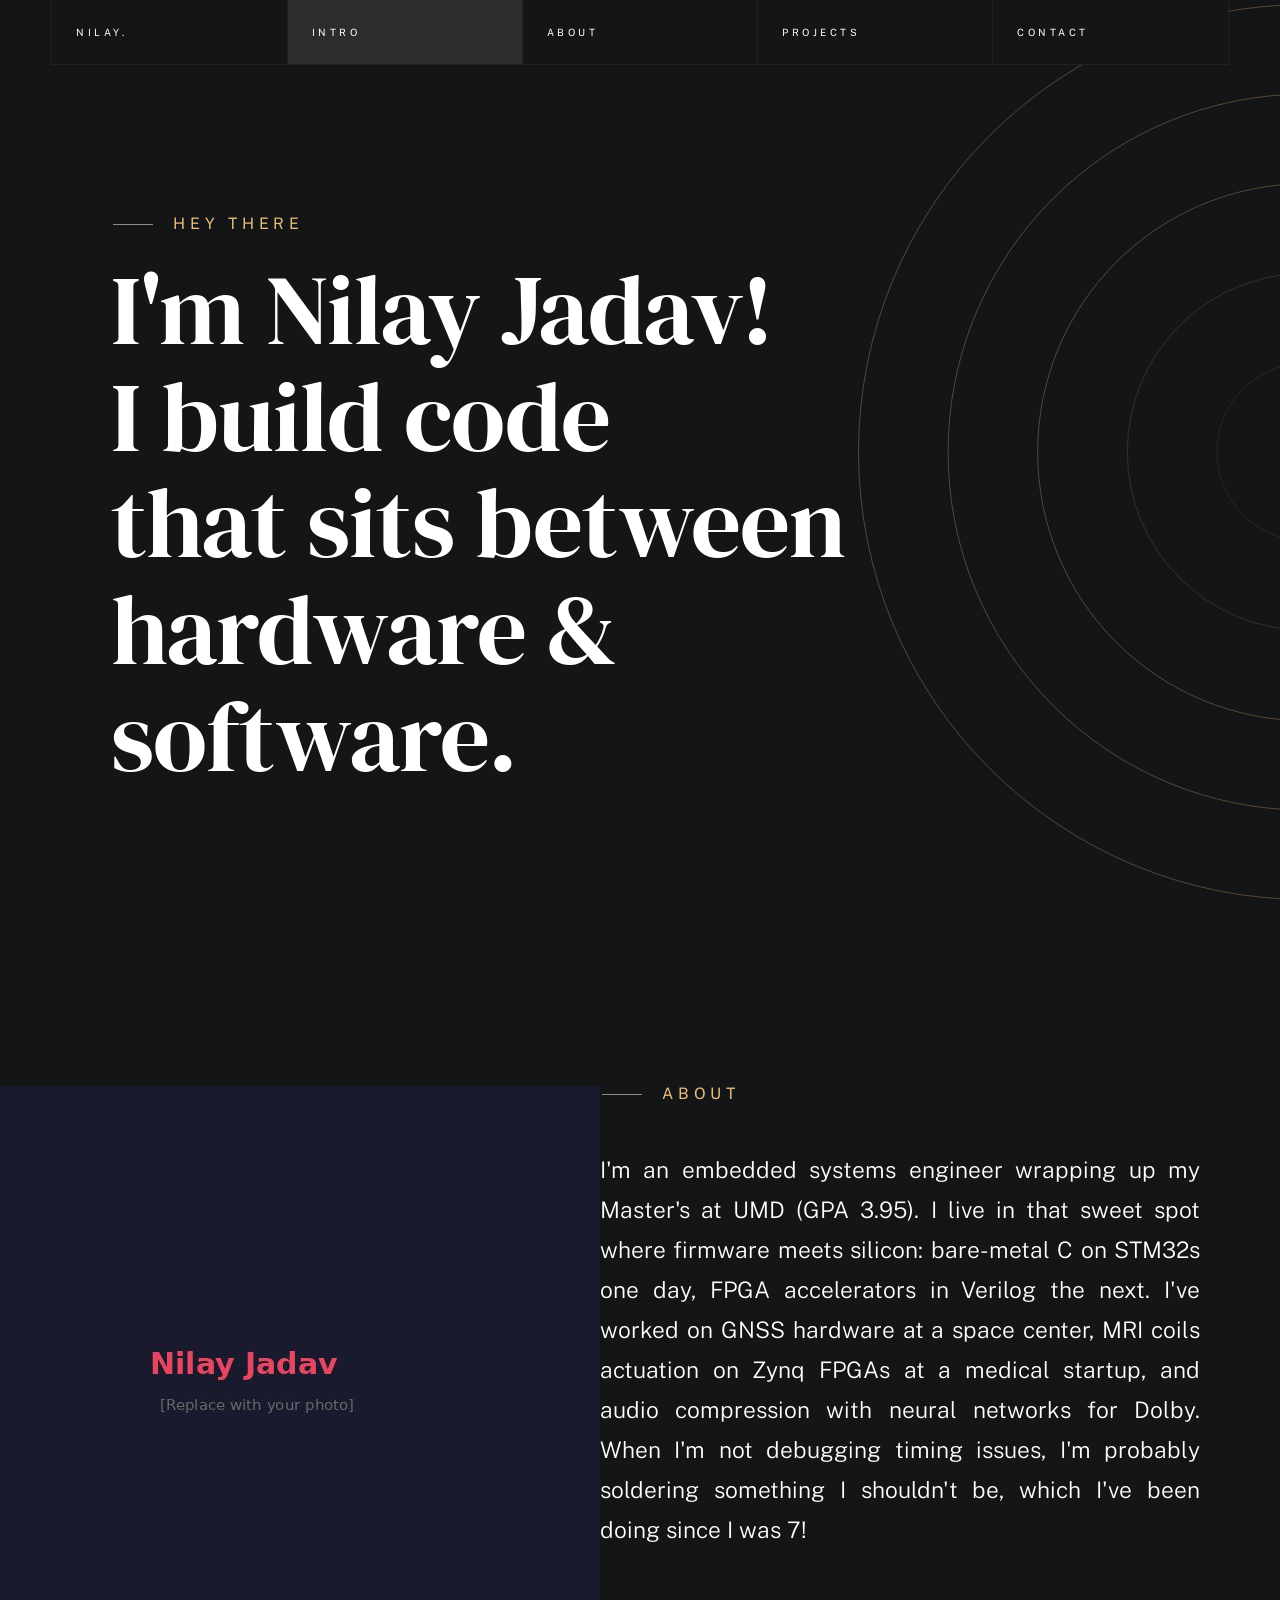
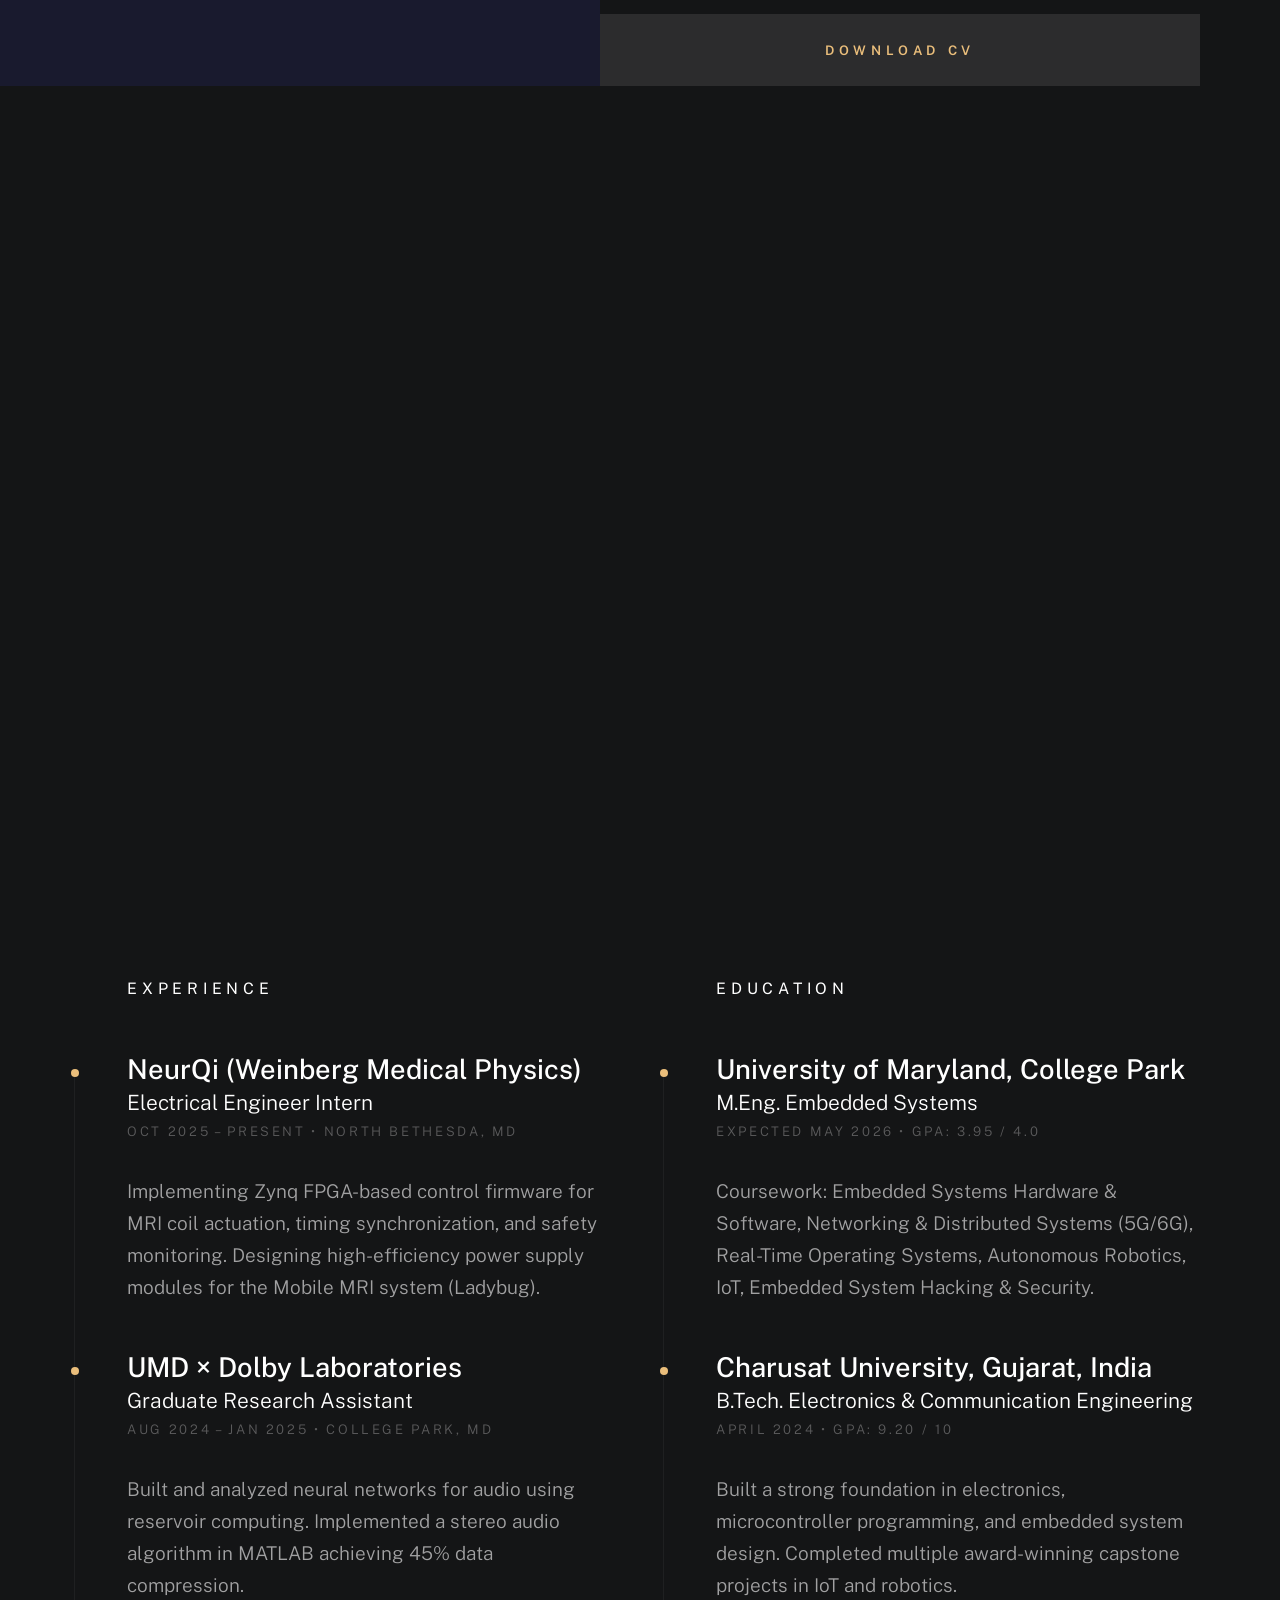
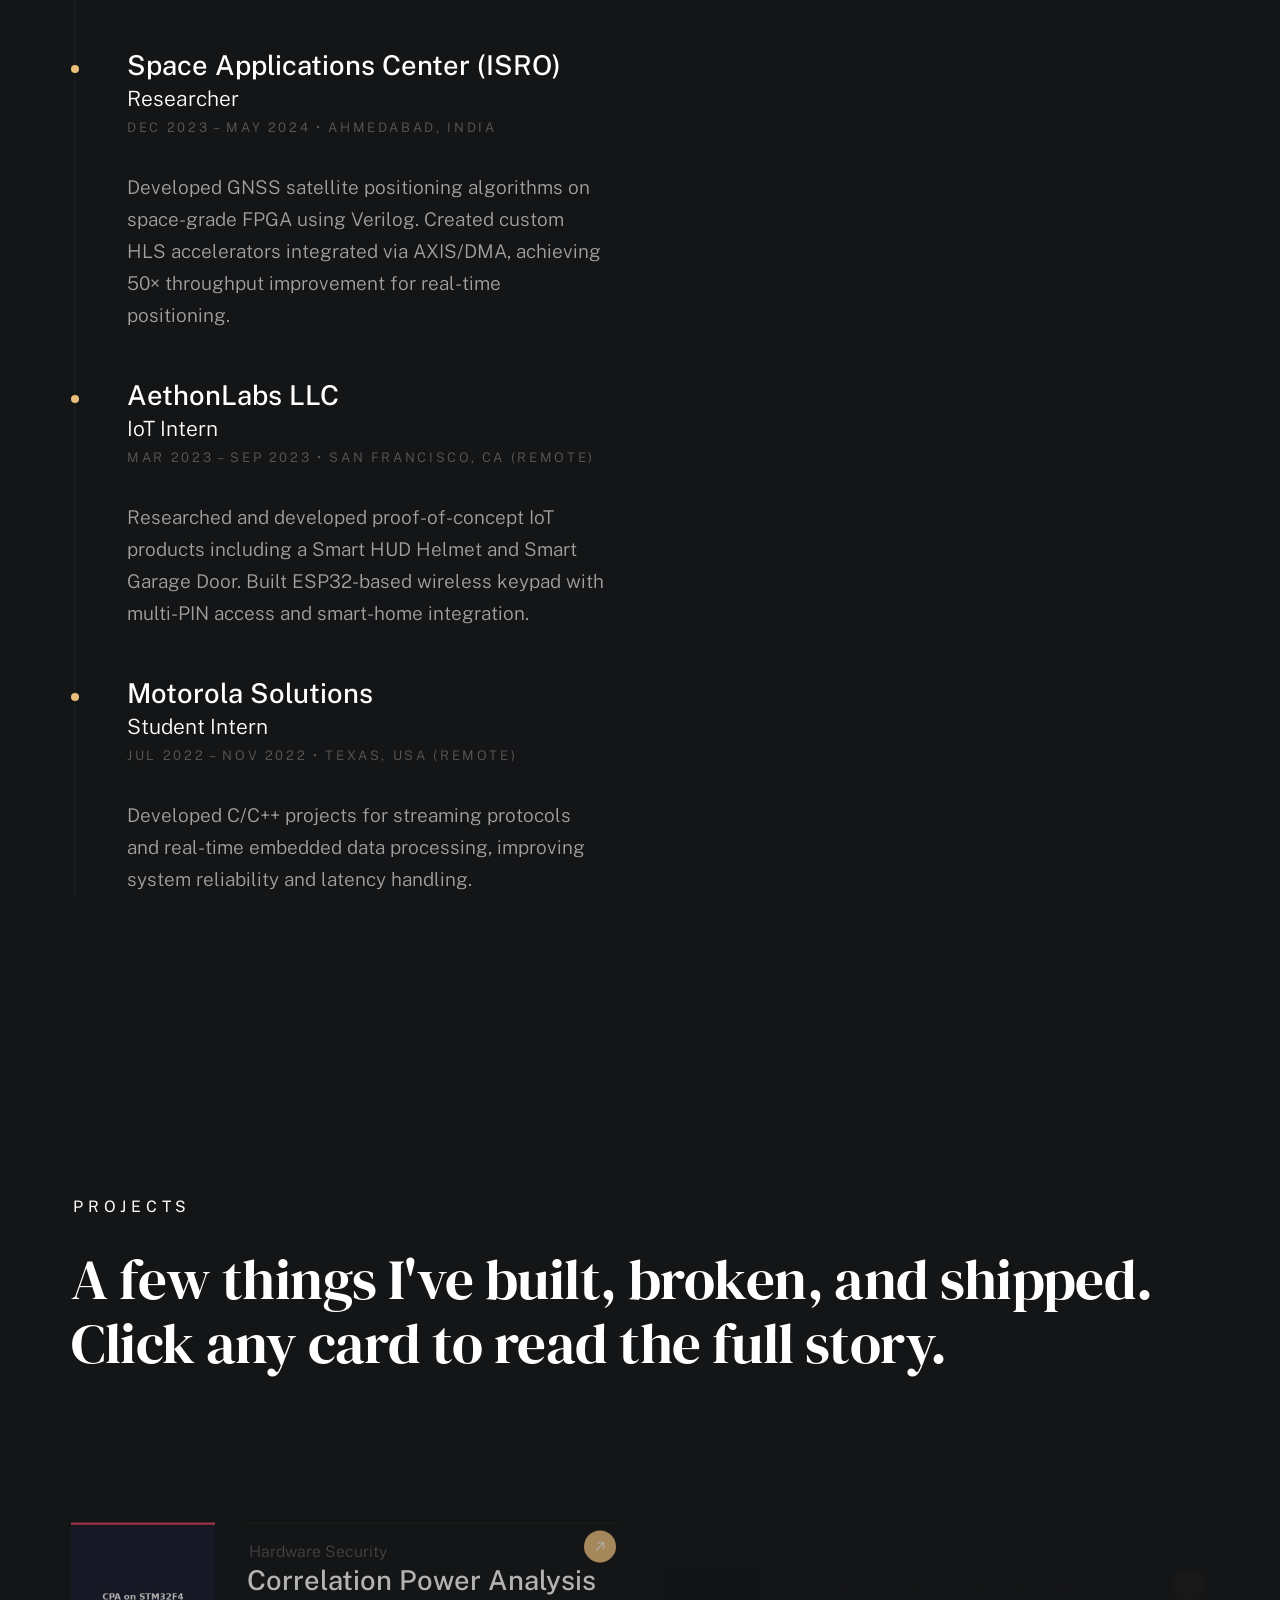
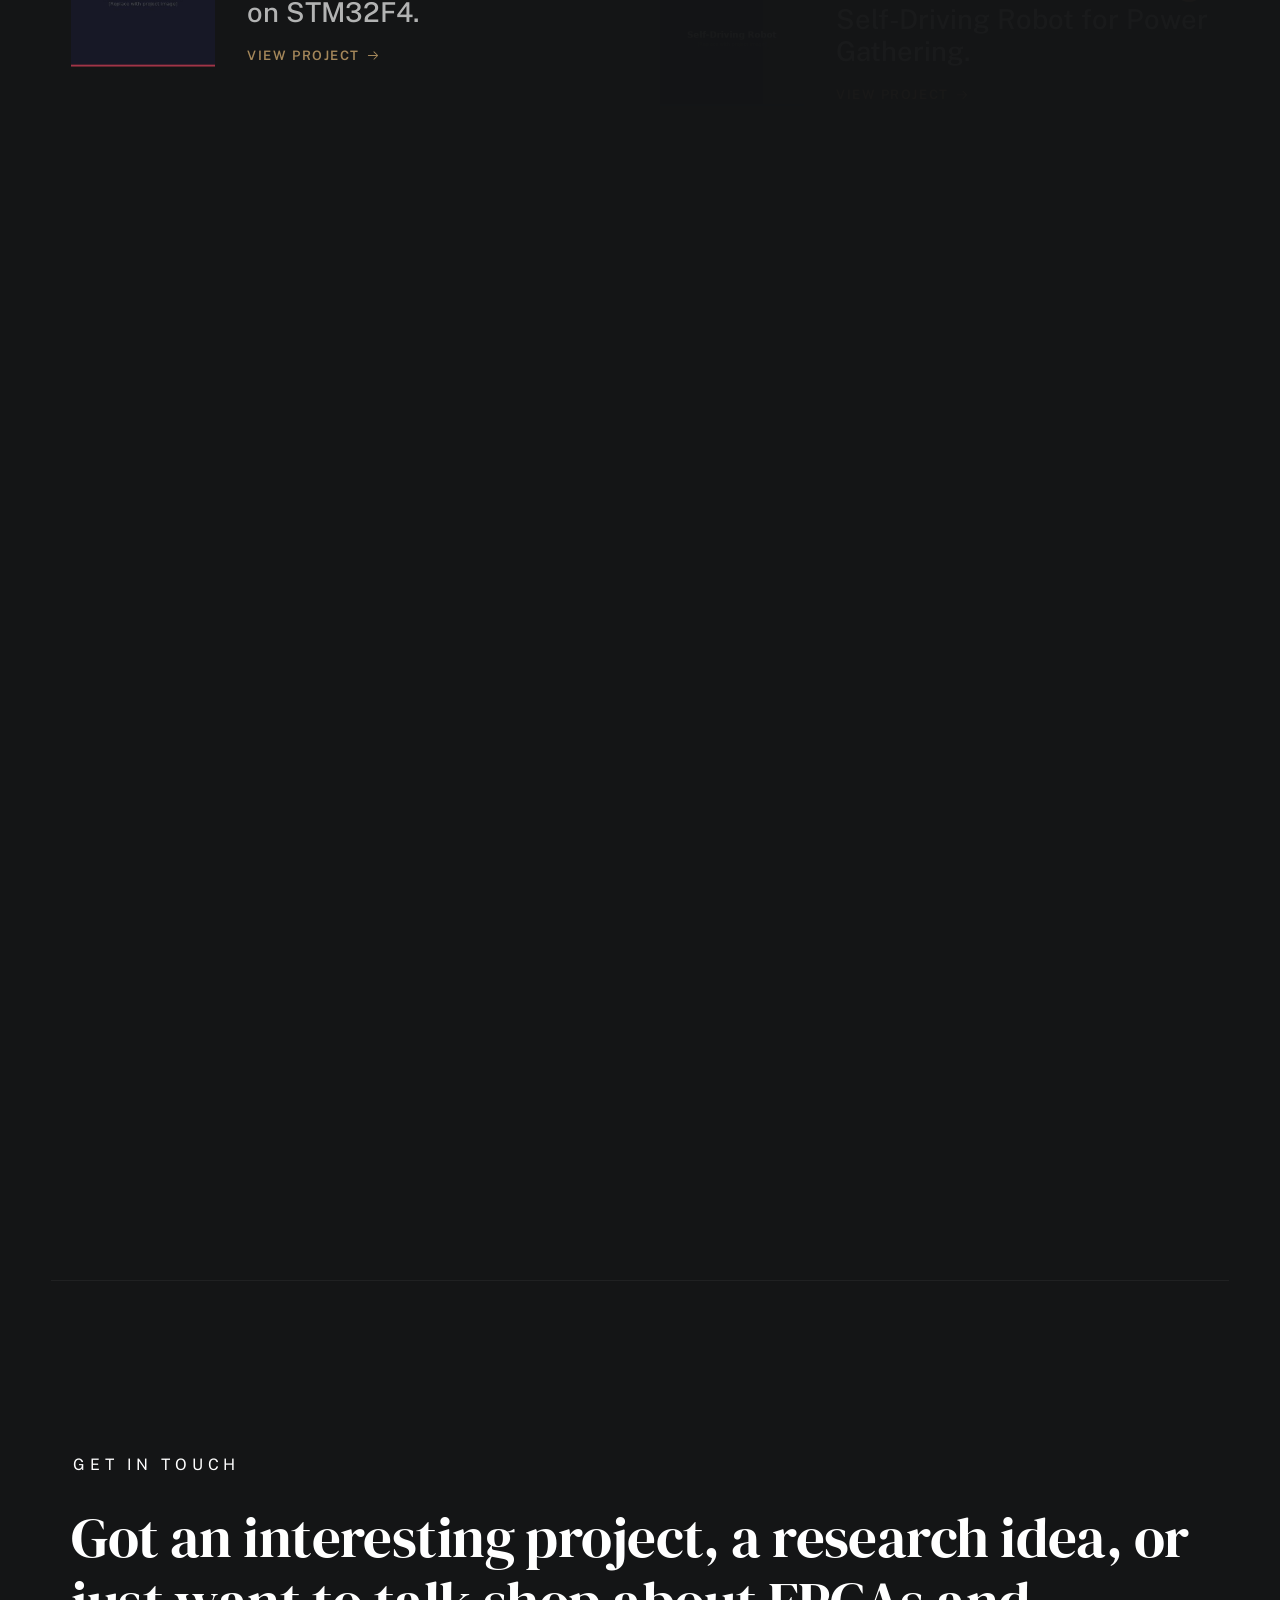
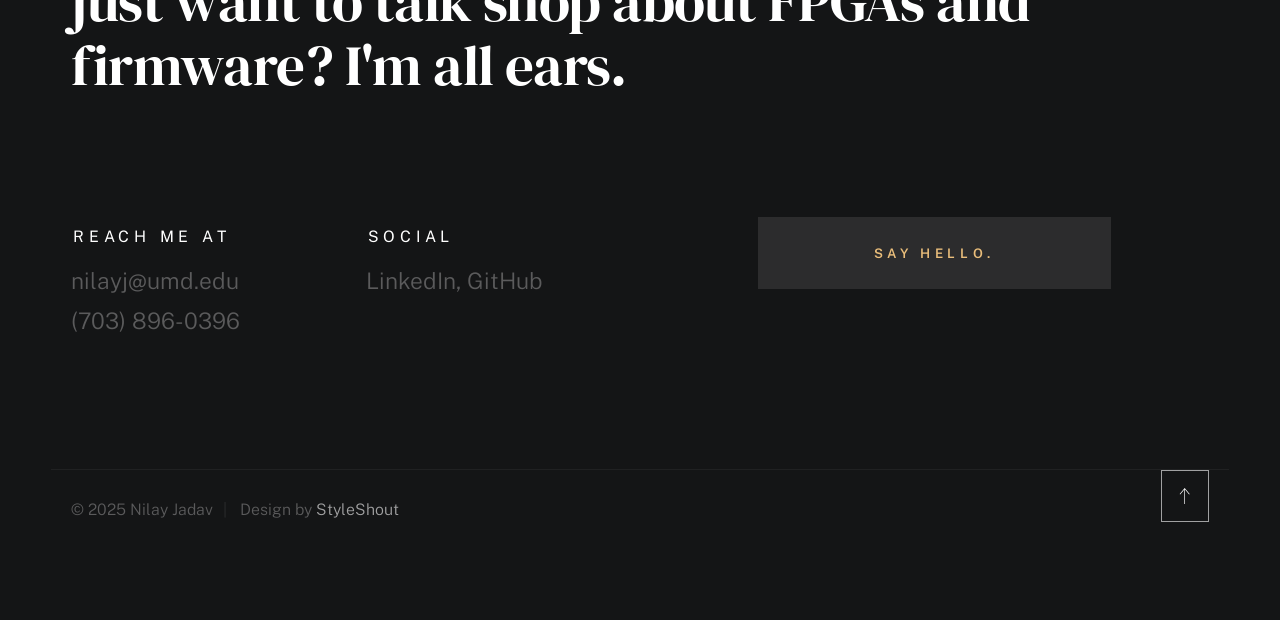
==== commit 0dcac596: "Update index.html" ====
--- a/index.html
+++ b/index.html
@@ -159,9 +159,9 @@
                         </div>
 
                         <h1 class="text-huge-title">
-                            I'm Nilay Jadav, <br>
+                            I'm Nilay Jadav! <br>
                             I build code <br>
-                            that sit between <br>
+                            that sits between <br>
                             hardware &amp; <br>
                             software.
                         </h1>
@@ -201,11 +201,11 @@
                             </h2>
                             <p class="attention-getter" data-animate-el>
                                 I'm an embedded systems engineer wrapping up my Master's at UMD (GPA 3.95). 
-                                I live in that sweet spot where firmware meets silicon, bare-metal C on STM32s 
+                                I live in that sweet spot where firmware meets silicon: bare-metal C on STM32s 
                                 one day, FPGA accelerators in Verilog the next. I've worked on GNSS hardware at 
                                 a space center, MRI coils actuation on Zynq FPGAs at a medical startup, and audio compression 
                                 with neural networks for Dolby. When I'm not debugging timing issues, I'm probably 
-                                soldering something I shouldn't be, been at it since age 7.
+                                soldering something I shouldn't be, which I've been doing since I was 7!
                             </p>
                             <a href="Nilay_Resume.pdf" class="btn btn--medium u-fullwidth" data-animate-el target="_blank">Download CV</a>
 
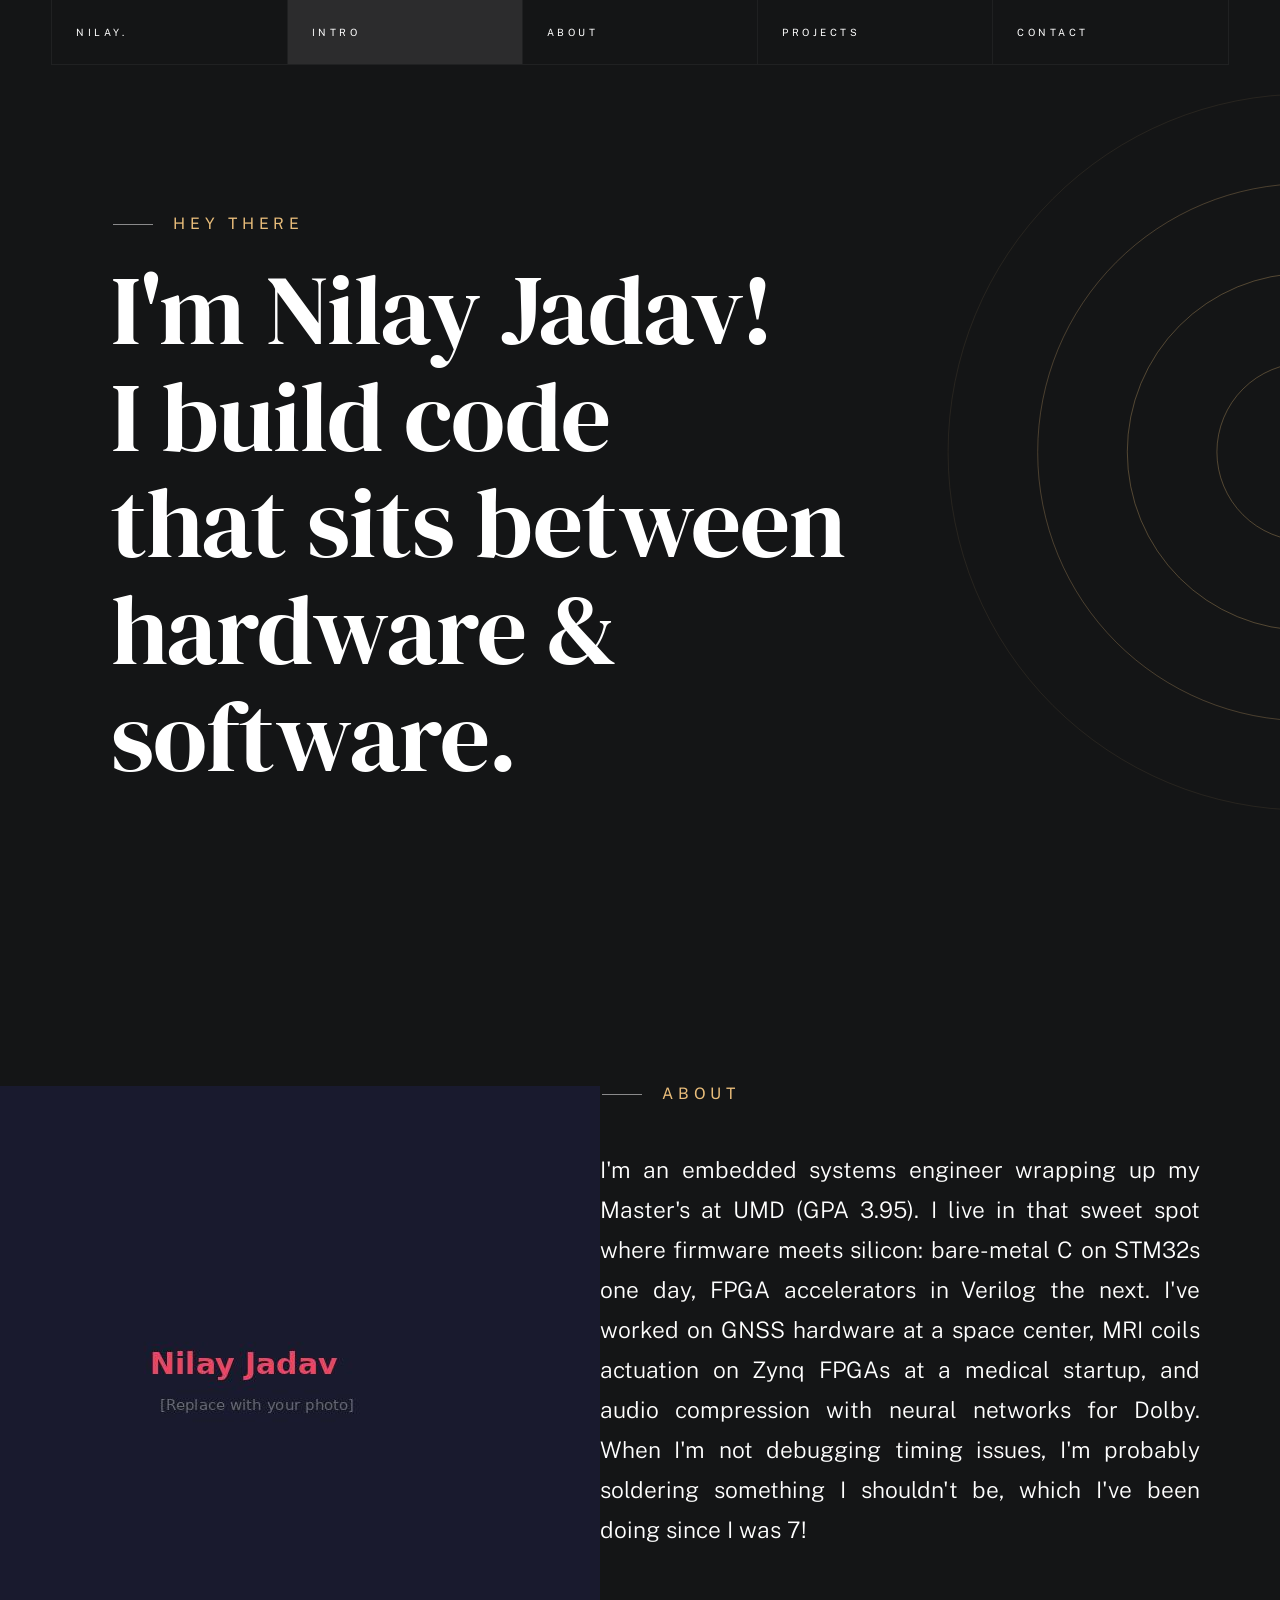
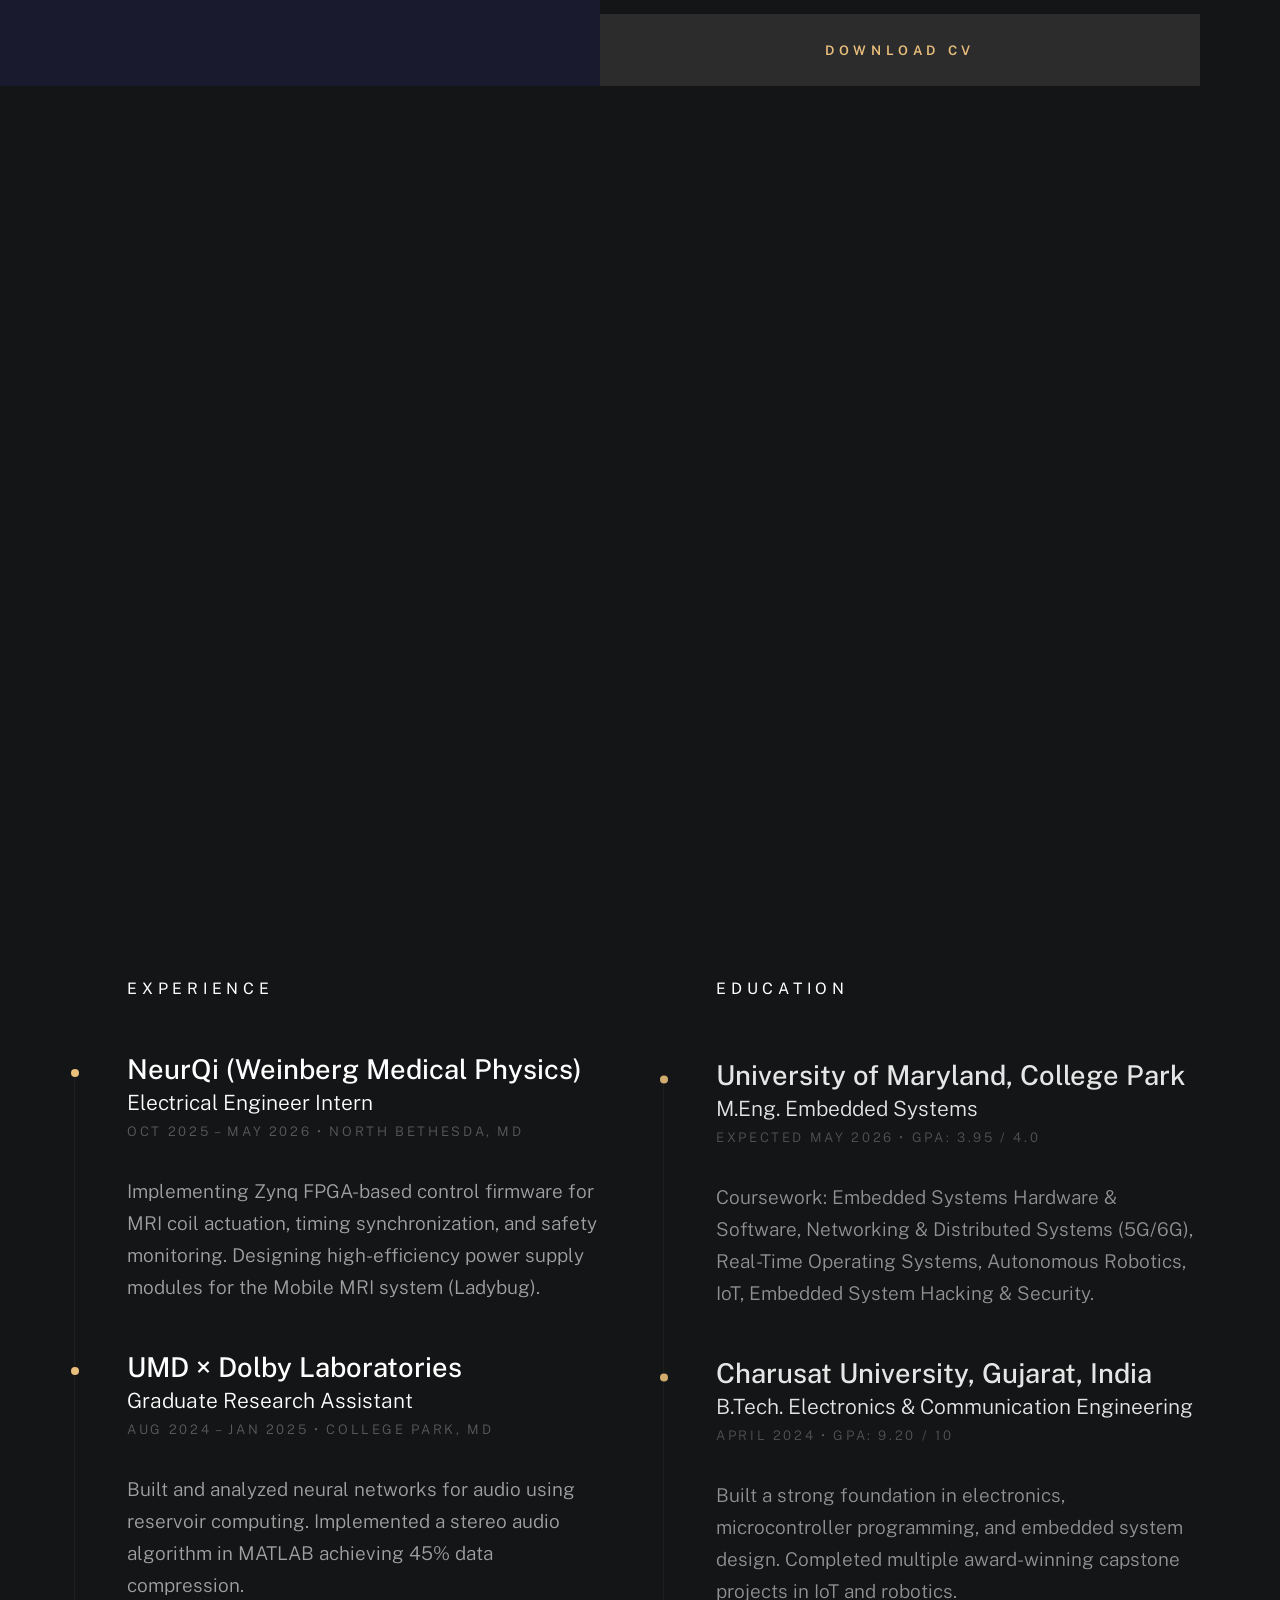
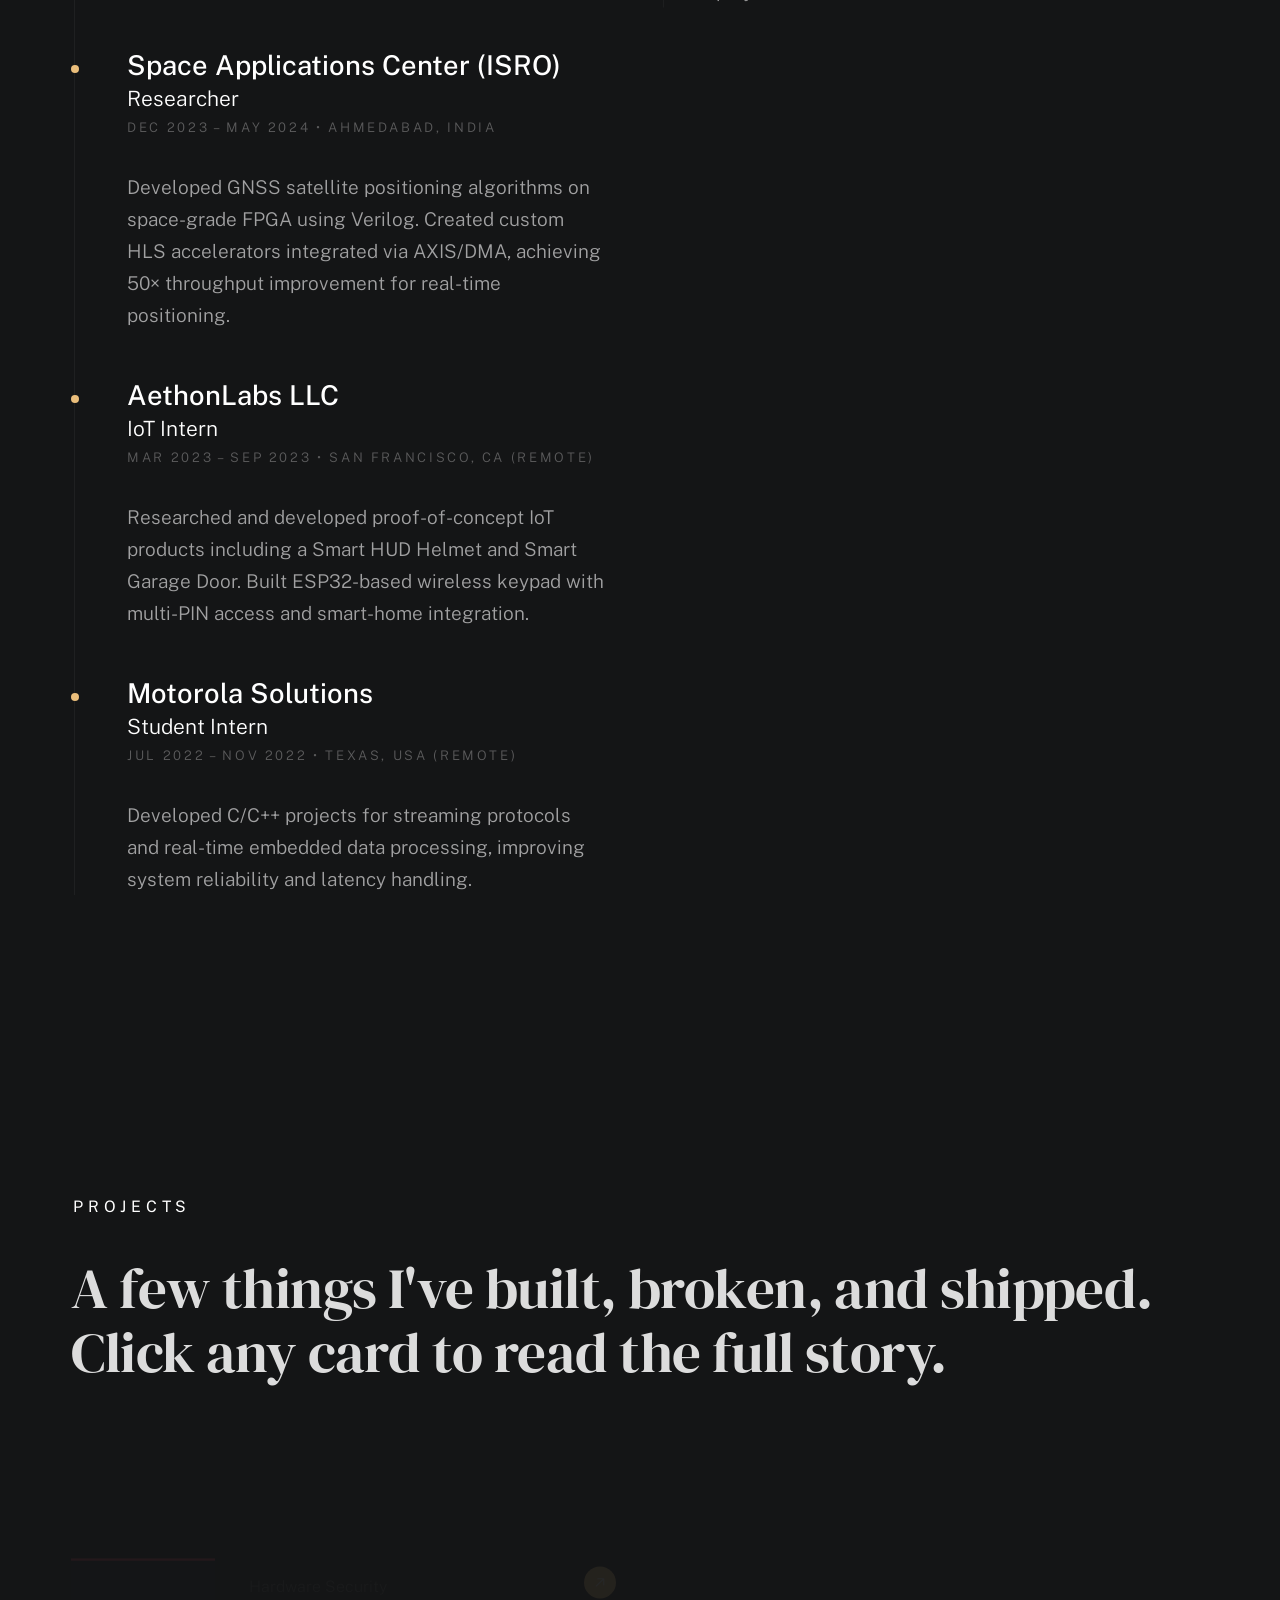
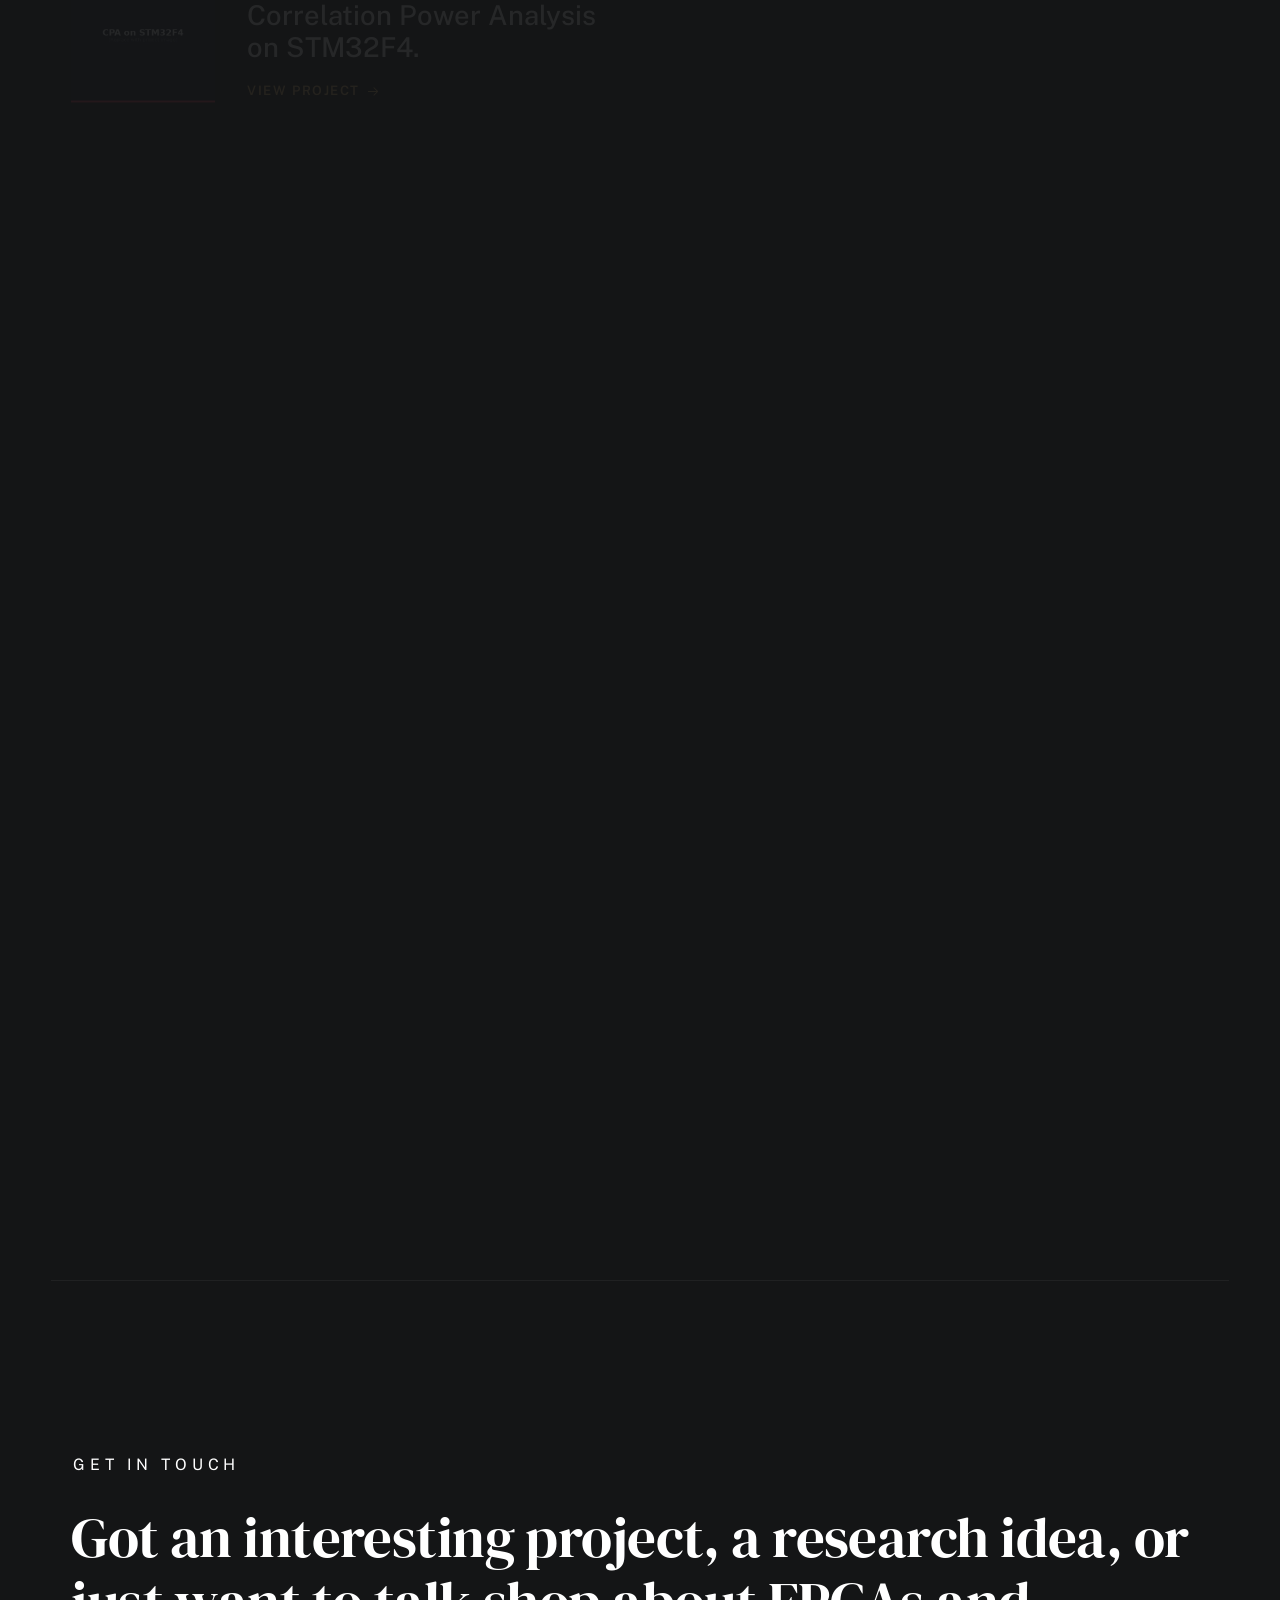
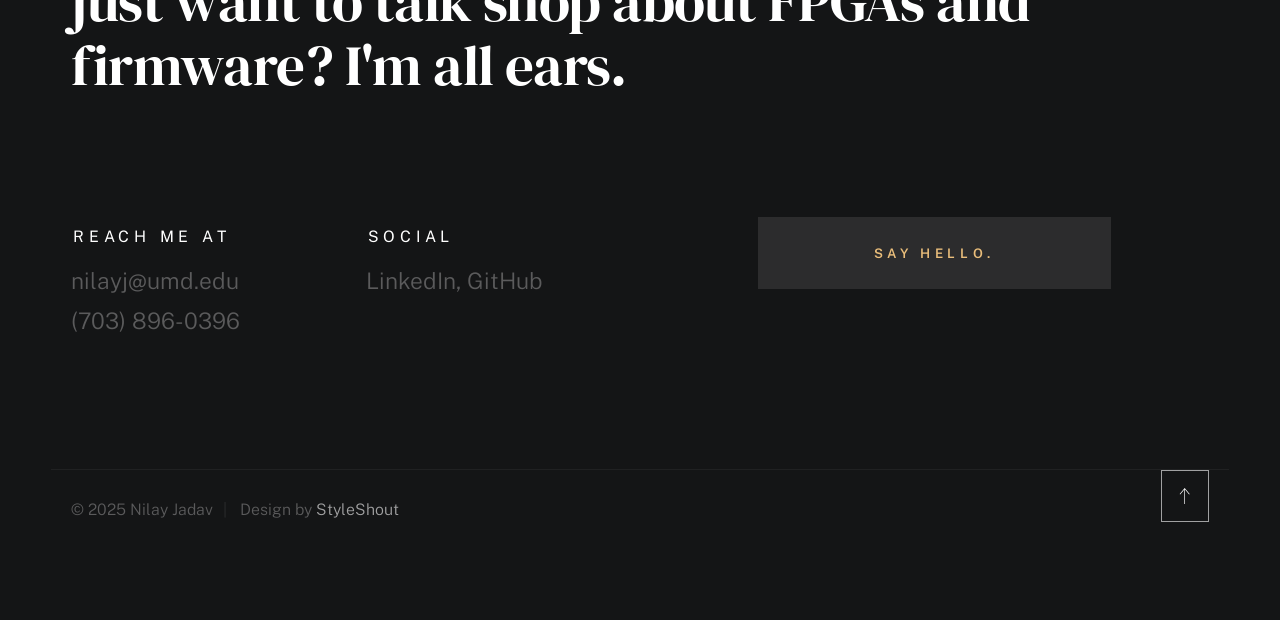
==== commit df70d80b: "Update index.html" ====
--- a/index.html
+++ b/index.html
@@ -288,7 +288,7 @@
                                 <div class="timeline__header">
                                     <h4 class="timeline__title">NeurQi (Weinberg Medical Physics)</h4>
                                     <h5 class="timeline__meta">Electrical Engineer Intern</h5>
-                                    <p class="timeline__timeframe">Oct 2025 – Present &bull; North Bethesda, MD</p>
+                                    <p class="timeline__timeframe">Oct 2025 – May 2026 &bull; North Bethesda, MD</p>
                                 </div>
                                 <div class="timeline__desc">
                                     <p>Implementing Zynq FPGA-based control firmware for MRI coil actuation, timing synchronization, and safety monitoring. Designing high-efficiency power supply modules for the Mobile MRI system (Ladybug).</p>
